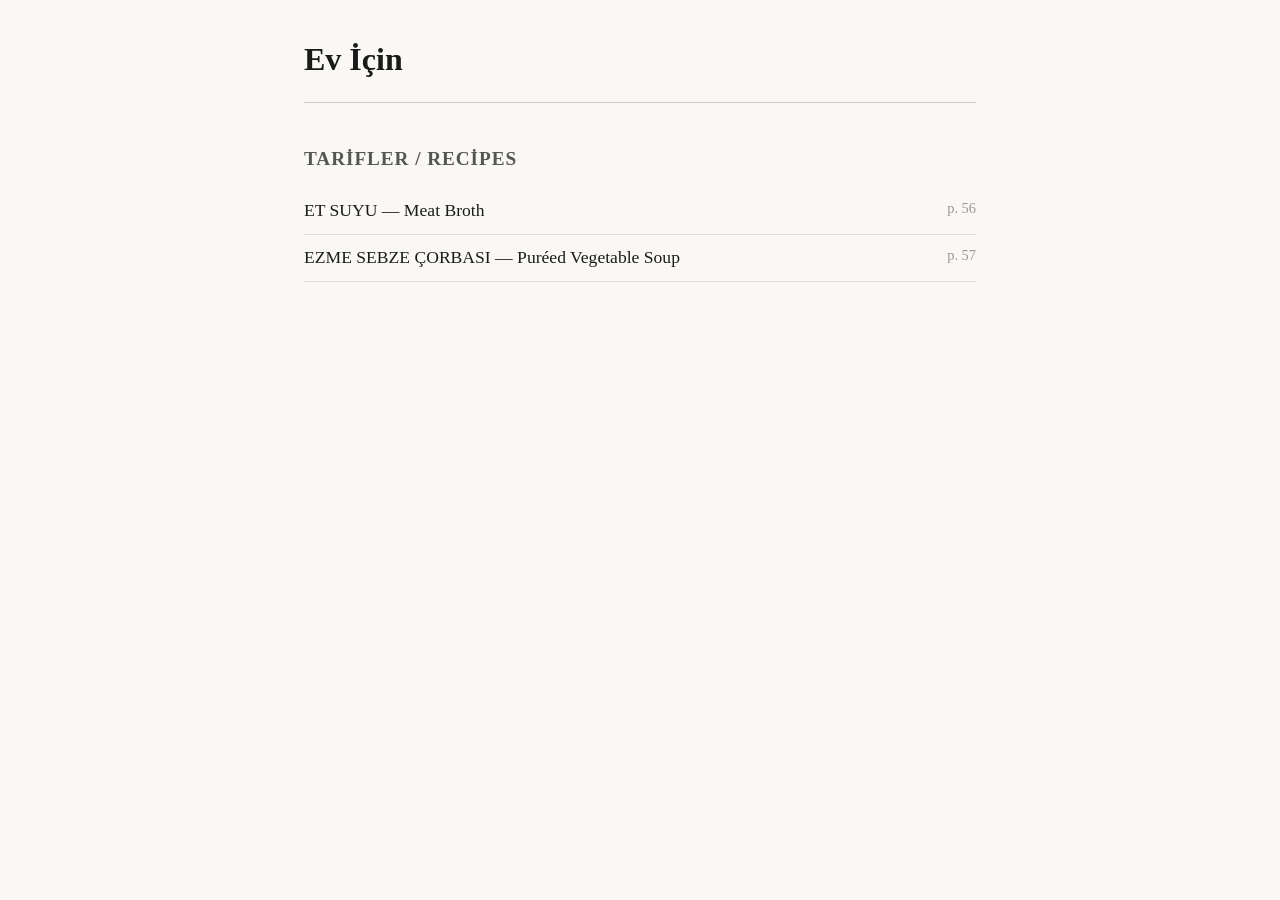
==== index.html @ eebb6e3f "Add first recipes, to play around with the format" ====
<!DOCTYPE html>
<html lang="tr">
<head>
  <meta charset="UTF-8">
  <meta name="viewport" content="width=device-width, initial-scale=1.0">
  <title>Ev İçin</title>
  <link rel="stylesheet" href="style.css">
</head>
<body>
  <header>
    <h1>Ev İçin</h1>
  </header>
  <main>
    <nav class="toc">
      <h2>Tarifler / Recipes</h2>
      <ul id="recipe-list">
        <!-- recipes added here -->
        <li>
          <a href="recipes/p056_et_suyu.html">
            <span>ET SUYU — Meat Broth</span>
            <span class="page-num">p. 56</span>
          </a>
        </li>
        <li>
          <a href="recipes/p057_ezme_sebze_corbasi.html">
            <span>EZME SEBZE ÇORBASI — Puréed Vegetable Soup</span>
            <span class="page-num">p. 57</span>
          </a>
        </li>
      </ul>
    </nav>
  </main>
</body>
</html>
---- style.css ----
*, *::before, *::after {
  box-sizing: border-box;
}

body {
  font-family: Georgia, 'Times New Roman', serif;
  font-size: 1.1rem;
  line-height: 1.7;
  color: #1a1a1a;
  background: #faf8f4;
  max-width: 720px;
  margin: 0 auto;
  padding: 2rem 1.5rem;
}

header {
  margin-bottom: 2.5rem;
  border-bottom: 1px solid #ccc;
  padding-bottom: 1rem;
}

header h1 {
  margin: 0;
  font-size: 2rem;
}

/* Index page */
.toc h2 {
  font-size: 1.2rem;
  text-transform: uppercase;
  letter-spacing: 0.05em;
  color: #555;
  margin-bottom: 0.75rem;
}

.toc ul {
  list-style: none;
  padding: 0;
  margin: 0;
}

.toc li {
  border-bottom: 1px solid #e0ddd8;
}

.toc a {
  display: flex;
  justify-content: space-between;
  padding: 0.5rem 0;
  color: inherit;
  text-decoration: none;
}

.toc a:hover {
  color: #8b4513;
}

.toc .page-num {
  color: #999;
  font-size: 0.9rem;
}

/* Recipe page */
.back-link {
  display: inline-block;
  margin-bottom: 2rem;
  color: #555;
  text-decoration: none;
  font-size: 0.95rem;
}

.back-link:hover {
  color: #8b4513;
}

.recipe-turkish {
  margin-bottom: 3rem;
}

.recipe-turkish h1 {
  font-size: 1.8rem;
  margin-bottom: 1.5rem;
}

.recipe-english {
  border-top: 2px solid #e0ddd8;
  padding-top: 2rem;
  color: #444;
}

.recipe-english h2 {
  font-size: 1.3rem;
  color: #777;
  margin-bottom: 1rem;
  font-style: italic;
  font-weight: normal;
}

.recipe-english h3 {
  font-size: 1rem;
  text-transform: uppercase;
  letter-spacing: 0.05em;
  color: #888;
  margin: 1.5rem 0 0.5rem;
}

.recipe-english ul,
.recipe-english ol {
  padding-left: 1.5rem;
}

.recipe-english li {
  margin-bottom: 0.3rem;
}

.page-source {
  margin-top: 3rem;
  font-size: 0.85rem;
  color: #aaa;
}
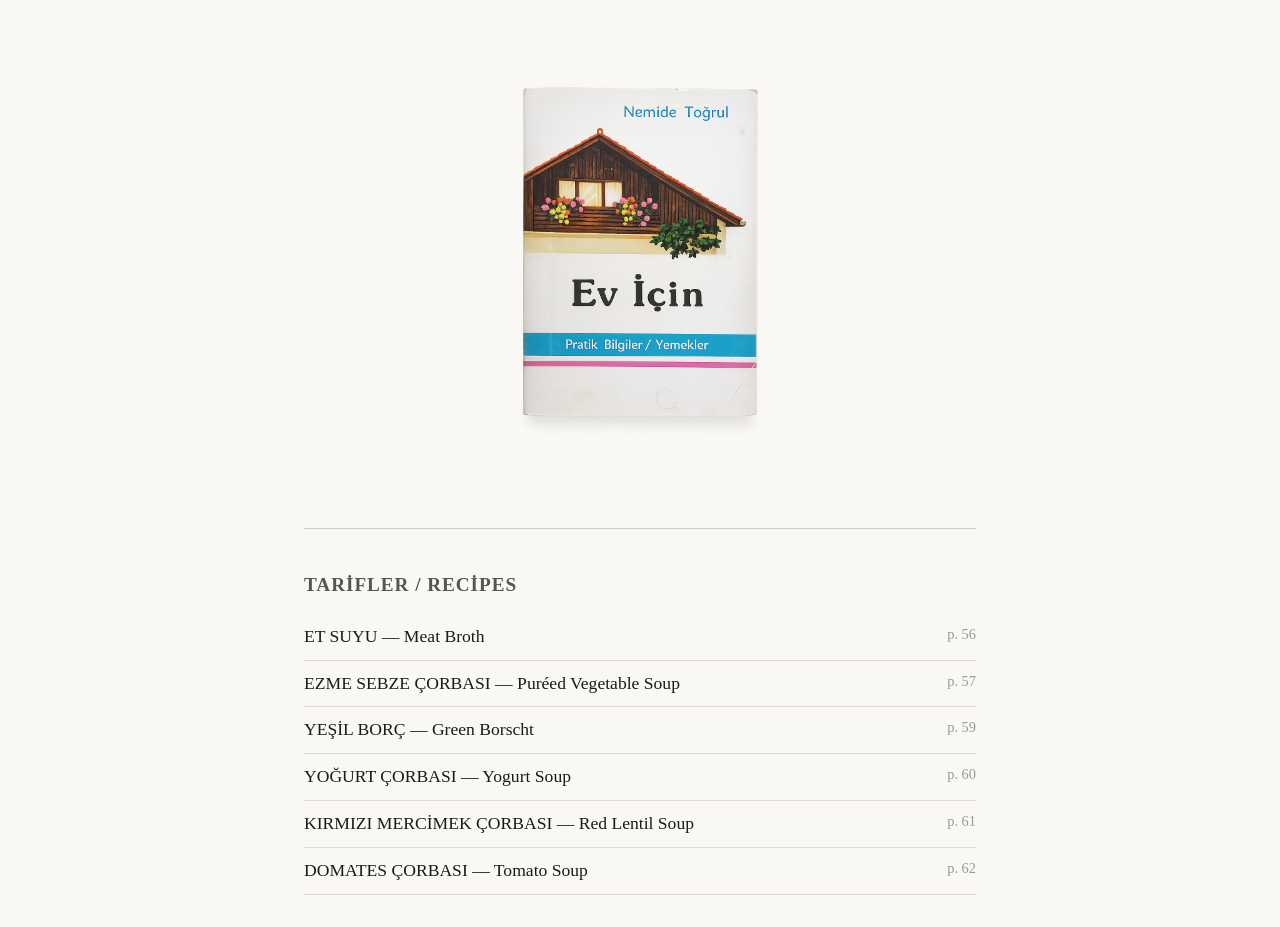
==== commit 78078ce6: "Add cover image" ====
--- a/index.html
+++ b/index.html
@@ -8,27 +8,34 @@
 </head>
 <body>
   <header>
-    <h1>Ev İçin</h1>
+    <img src="images/cover.png" alt="Ev İçin — Nemide Toğrul" class="cover">
   </header>
   <main>
     <nav class="toc">
       <h2>Tarifler / Recipes</h2>
       <ul id="recipe-list">
-        <!-- recipes added here -->
-        <li>
-          <a href="recipes/p056_et_suyu.html">
-            <span>ET SUYU — Meat Broth</span>
-            <span class="page-num">p. 56</span>
-          </a>
-        </li>
-        <li>
-          <a href="recipes/p057_ezme_sebze_corbasi.html">
-            <span>EZME SEBZE ÇORBASI — Puréed Vegetable Soup</span>
-            <span class="page-num">p. 57</span>
-          </a>
-        </li>
+        <li class="loading">Loading…</li>
       </ul>
     </nav>
   </main>
+  <script>
+    fetch('index.json')
+      .then(r => r.json())
+      .then(recipes => {
+        const list = document.getElementById('recipe-list');
+        list.innerHTML = recipes.map(r => `
+          <li>
+            <a href="recipe.html?id=${r.slug}">
+              <span>${r.name_tr} — ${r.name_en}</span>
+              <span class="page-num">p. ${r.page}</span>
+            </a>
+          </li>
+        `).join('');
+      })
+      .catch(() => {
+        document.getElementById('recipe-list').innerHTML =
+          '<li class="error">Could not load recipe list.</li>';
+      });
+  </script>
 </body>
 </html>
--- a/style.css
+++ b/style.css
@@ -22,6 +22,13 @@
 header h1 {
   margin: 0;
   font-size: 2rem;
+}
+
+.cover {
+  display: block;
+  max-width: 320px;
+  width: 100%;
+  margin: 0 auto;
 }
 
 /* Index page */
@@ -60,57 +67,72 @@
   font-size: 0.9rem;
 }
 
-/* Recipe page */
-.back-link {
-  display: inline-block;
-  margin-bottom: 2rem;
-  color: #555;
-  text-decoration: none;
-  font-size: 0.95rem;
+/* Recipe page header */
+.header-row {
+  display: flex;
+  align-items: baseline;
+  justify-content: space-between;
+  gap: 1rem;
+  margin-top: 1.5rem;
 }
 
-.back-link:hover {
+.lang-toggle {
+  font-size: 0.85rem;
+  color: #888;
+  text-decoration: none;
+  white-space: nowrap;
+}
+
+.lang-toggle:hover {
   color: #8b4513;
 }
 
-.recipe-turkish {
-  margin-bottom: 3rem;
+.recipe-content h2 {
+  font-size: 1.1rem;
+  text-transform: uppercase;
+  letter-spacing: 0.05em;
+  color: #888;
+  margin: 2rem 0 0.5rem;
 }
 
-.recipe-turkish h1 {
-  font-size: 1.8rem;
-  margin-bottom: 1.5rem;
-}
-
-.recipe-english {
-  border-top: 2px solid #e0ddd8;
-  padding-top: 2rem;
-  color: #444;
-}
-
-.recipe-english h2 {
-  font-size: 1.3rem;
-  color: #777;
-  margin-bottom: 1rem;
-  font-style: italic;
-  font-weight: normal;
-}
-
-.recipe-english h3 {
+.recipe-content h3 {
   font-size: 1rem;
-  text-transform: uppercase;
-  letter-spacing: 0.05em;
   color: #888;
   margin: 1.5rem 0 0.5rem;
 }
 
-.recipe-english ul,
-.recipe-english ol {
+.recipe-content ul {
   padding-left: 1.5rem;
+  columns: 2;
 }
 
-.recipe-english li {
+@media (max-width: 480px) {
+  .recipe-content ul {
+    columns: 1;
+  }
+}
+
+.recipe-content ol {
+  list-style: none;
+  padding-left: 0;
+  counter-reset: step;
+}
+
+.recipe-content ol li {
+  counter-increment: step;
+}
+
+.recipe-content ol li::before {
+  content: counter(step) " \2014  ";
+}
+
+.recipe-content li {
   margin-bottom: 0.3rem;
+}
+
+.recipe-note {
+  margin-top: 1.5rem;
+  color: #555;
 }
 
 .page-source {
@@ -118,3 +140,45 @@
   font-size: 0.85rem;
   color: #aaa;
 }
+
+/* Recipe page navigation */
+.page-nav {
+  position: relative;
+  display: flex;
+  align-items: center;
+  justify-content: space-between;
+  padding-bottom: 1.5rem;
+  border-bottom: 1px solid #e0ddd8;
+}
+
+.page-nav-index {
+  position: absolute;
+  left: 50%;
+  transform: translateX(-50%);
+}
+
+.page-nav-arrow {
+  font-size: 1.4rem;
+  color: #555;
+  text-decoration: none;
+}
+
+.page-nav-arrow:hover {
+  color: #8b4513;
+}
+
+.page-nav-disabled {
+  color: #ccc;
+  cursor: default;
+}
+
+.page-nav-index {
+  font-size: 0.9rem;
+  color: #888;
+  text-decoration: none;
+  white-space: nowrap;
+}
+
+.page-nav-index:hover {
+  color: #8b4513;
+}
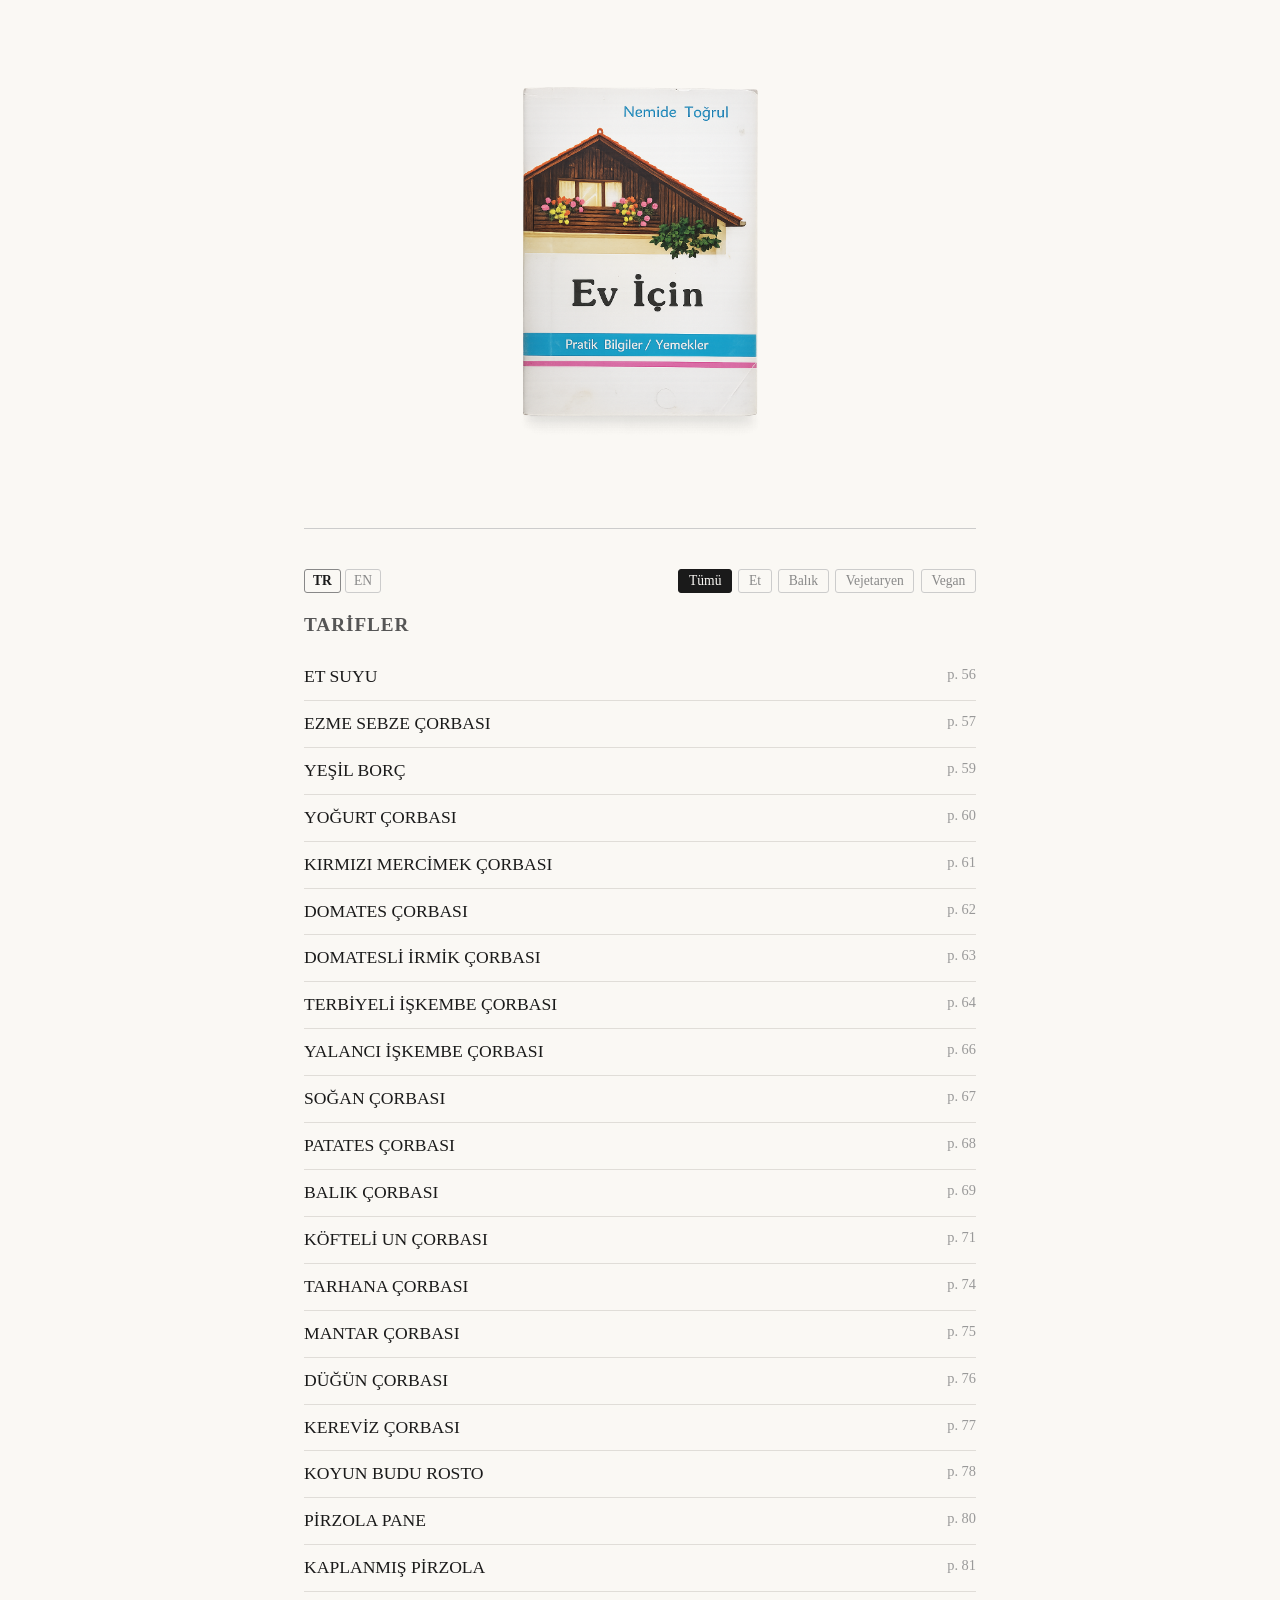
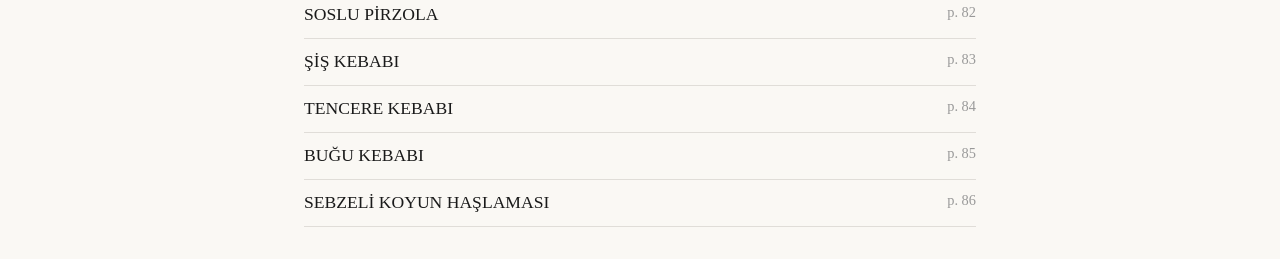
==== commit bfe19ccb: "Add filters, make language stick between index and recipes" ====
--- a/index.html
+++ b/index.html
@@ -12,25 +12,99 @@
   </header>
   <main>
     <nav class="toc">
-      <h2>Tarifler / Recipes</h2>
+      <div class="toc-controls">
+        <div class="lang-switcher">
+          <button id="btn-tr" class="lang-btn active" aria-pressed="true">TR</button>
+          <button id="btn-en" class="lang-btn" aria-pressed="false">EN</button>
+        </div>
+        <div class="diet-filters" role="group" aria-label="Diet filter">
+          <button class="filter-btn active" data-filter="all">Tümü</button>
+          <button class="filter-btn" data-filter="meat">Et</button>
+          <button class="filter-btn" data-filter="fish">Balık</button>
+          <button class="filter-btn" data-filter="vegetarian">Vejetaryen</button>
+          <button class="filter-btn" data-filter="vegan">Vegan</button>
+        </div>
+      </div>
+      <h2 id="toc-heading">Tarifler</h2>
       <ul id="recipe-list">
         <li class="loading">Loading…</li>
       </ul>
     </nav>
   </main>
   <script>
+    let allRecipes = [];
+    let currentLang = 'tr';
+    let currentFilter = 'all';
+
+    const filterLabels = {
+      all:         { tr: 'Tümü',       en: 'All' },
+      meat:        { tr: 'Et',         en: 'Meat' },
+      fish:        { tr: 'Balık',      en: 'Fish' },
+      vegetarian:  { tr: 'Vejetaryen', en: 'Vegetarian' },
+      vegan:       { tr: 'Vegan',      en: 'Vegan' },
+    };
+
+    try {
+      currentLang = localStorage.getItem('evicin-lang') || 'tr';
+    } catch (e) {}
+
+    function render() {
+      const heading = document.getElementById('toc-heading');
+      heading.textContent = currentLang === 'tr' ? 'Tarifler' : 'Recipes';
+
+      const visible = currentFilter === 'all'
+        ? allRecipes
+        : allRecipes.filter(r => (r.tags || []).includes(currentFilter));
+
+      const list = document.getElementById('recipe-list');
+      if (visible.length === 0) {
+        list.innerHTML = '<li class="toc-empty">No recipes found for this filter.</li>';
+        return;
+      }
+      list.innerHTML = visible.map(r => `
+        <li>
+          <a href="recipe.html?id=${r.slug}">
+            <span>${currentLang === 'tr' ? r.name_tr : r.name_en.toUpperCase()}</span>
+            <span class="page-num">p. ${r.page}</span>
+          </a>
+        </li>
+      `).join('');
+    }
+
+    function setLang(lang) {
+      currentLang = lang;
+      try { localStorage.setItem('evicin-lang', lang); } catch (e) {}
+      document.getElementById('btn-tr').classList.toggle('active', lang === 'tr');
+      document.getElementById('btn-en').classList.toggle('active', lang === 'en');
+      document.getElementById('btn-tr').setAttribute('aria-pressed', lang === 'tr');
+      document.getElementById('btn-en').setAttribute('aria-pressed', lang === 'en');
+      document.querySelectorAll('.filter-btn').forEach(btn => {
+        const key = btn.dataset.filter;
+        btn.textContent = filterLabels[key][lang];
+      });
+      render();
+    }
+
+    document.getElementById('btn-tr').addEventListener('click', () => setLang('tr'));
+    document.getElementById('btn-en').addEventListener('click', () => setLang('en'));
+
+    document.querySelector('.diet-filters').addEventListener('click', e => {
+      const btn = e.target.closest('.filter-btn');
+      if (!btn) return;
+      document.querySelectorAll('.filter-btn').forEach(b => b.classList.remove('active'));
+      btn.classList.add('active');
+      currentFilter = btn.dataset.filter;
+      render();
+    });
+
+    // Apply persisted language to button state before fetch
+    setLang(currentLang);
+
     fetch('index.json')
       .then(r => r.json())
       .then(recipes => {
-        const list = document.getElementById('recipe-list');
-        list.innerHTML = recipes.map(r => `
-          <li>
-            <a href="recipe.html?id=${r.slug}">
-              <span>${r.name_tr} — ${r.name_en}</span>
-              <span class="page-num">p. ${r.page}</span>
-            </a>
-          </li>
-        `).join('');
+        allRecipes = recipes;
+        render();
       })
       .catch(() => {
         document.getElementById('recipe-list').innerHTML =
--- a/style.css
+++ b/style.css
@@ -67,6 +67,84 @@
   font-size: 0.9rem;
 }
 
+/* Index page controls */
+.toc-controls {
+  display: flex;
+  justify-content: space-between;
+  align-items: center;
+  flex-wrap: wrap;
+  gap: 0.75rem;
+  margin-bottom: 1rem;
+}
+
+.lang-switcher {
+  display: flex;
+  gap: 0.25rem;
+}
+
+.lang-btn {
+  font-family: inherit;
+  background: transparent;
+  border: 1px solid #ccc;
+  border-radius: 3px;
+  cursor: pointer;
+  font-size: 0.85rem;
+  color: #888;
+  padding: 0.2rem 0.5rem;
+}
+
+.lang-btn.active {
+  color: #1a1a1a;
+  border-color: #888;
+  font-weight: bold;
+}
+
+.lang-btn:hover:not(.active) {
+  color: #8b4513;
+}
+
+.diet-filters {
+  display: flex;
+  flex-wrap: wrap;
+  gap: 0.4rem;
+}
+
+.filter-btn {
+  font-family: inherit;
+  background: transparent;
+  border: 1px solid #ccc;
+  border-radius: 3px;
+  cursor: pointer;
+  font-size: 0.85rem;
+  color: #888;
+  padding: 0.2rem 0.6rem;
+}
+
+.filter-btn.active {
+  background: #1a1a1a;
+  color: #faf8f4;
+  border-color: #1a1a1a;
+}
+
+.filter-btn:hover:not(.active) {
+  color: #8b4513;
+  border-color: #8b4513;
+}
+
+.toc-empty {
+  padding: 1rem 0;
+  color: #aaa;
+  font-style: italic;
+  border-bottom: none;
+}
+
+@media (max-width: 480px) {
+  .toc-controls {
+    flex-direction: column;
+    align-items: flex-start;
+  }
+}
+
 /* Recipe page header */
 .header-row {
   display: flex;
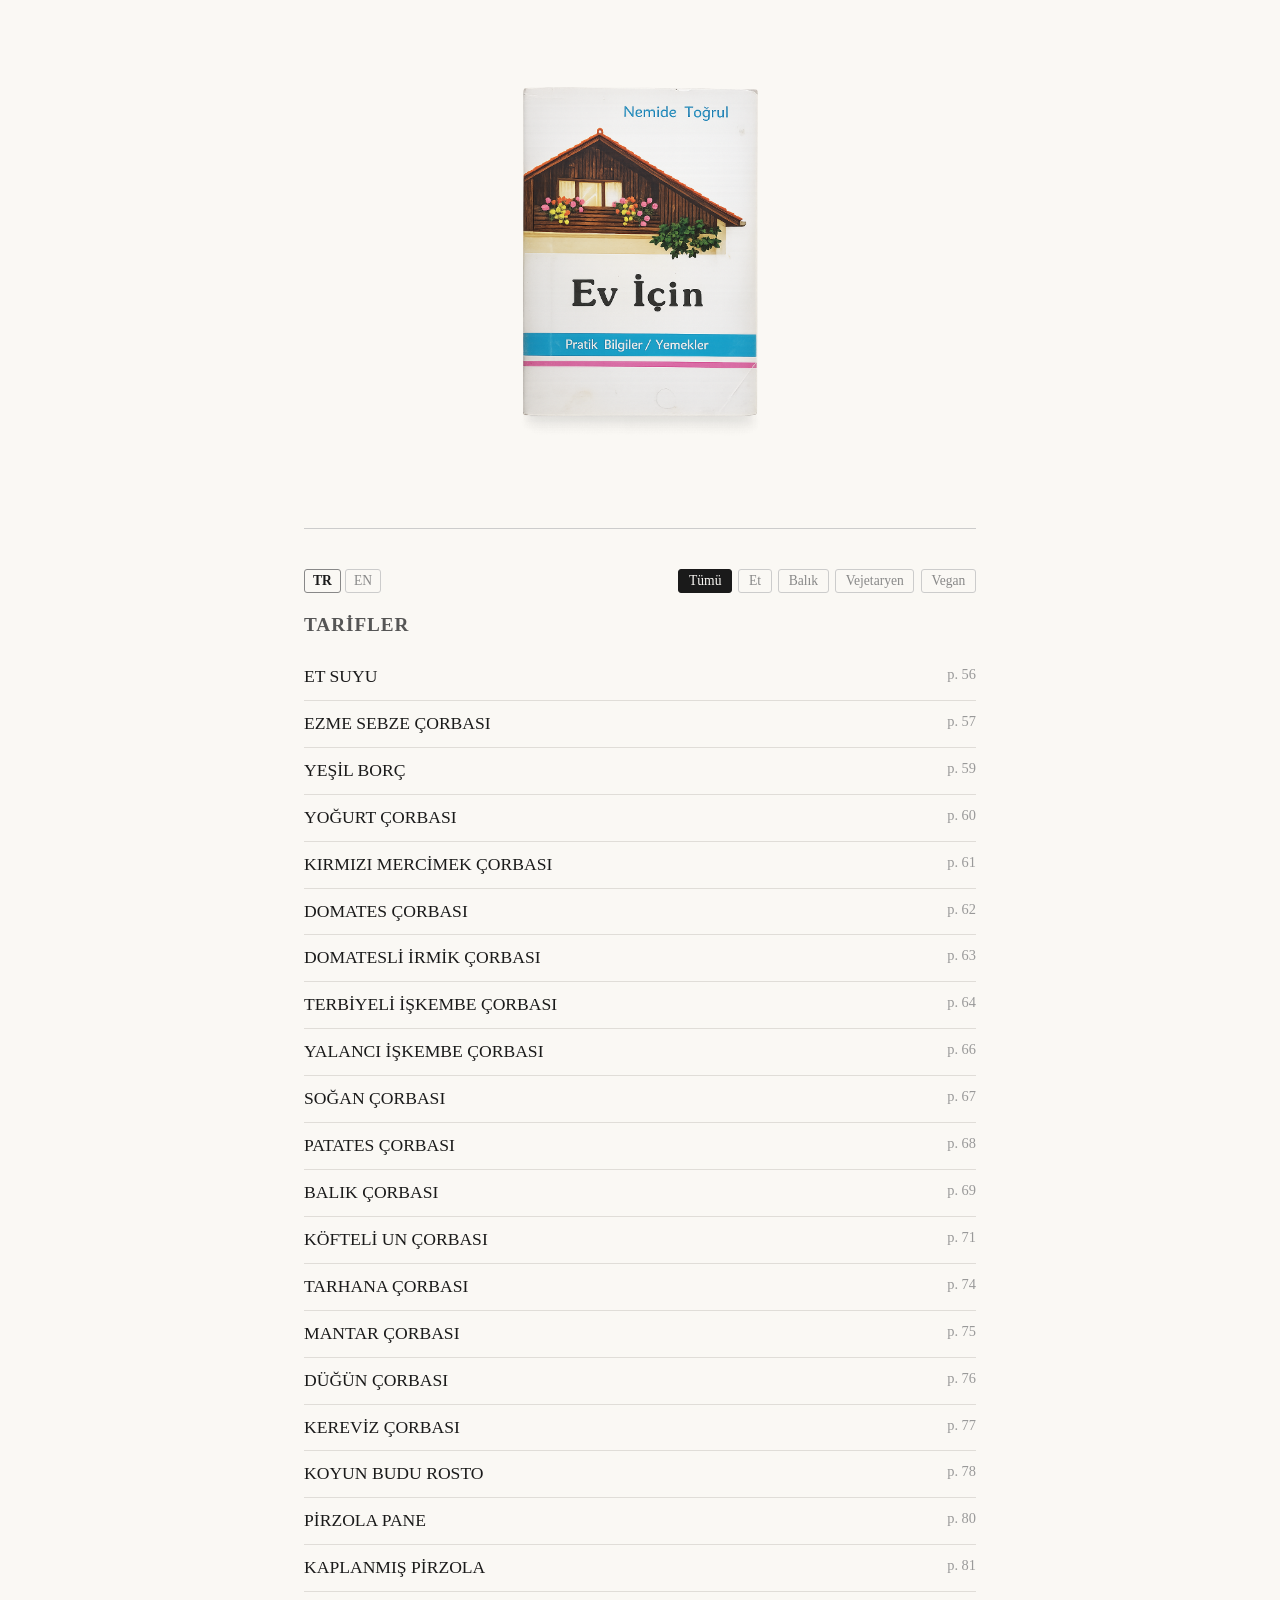
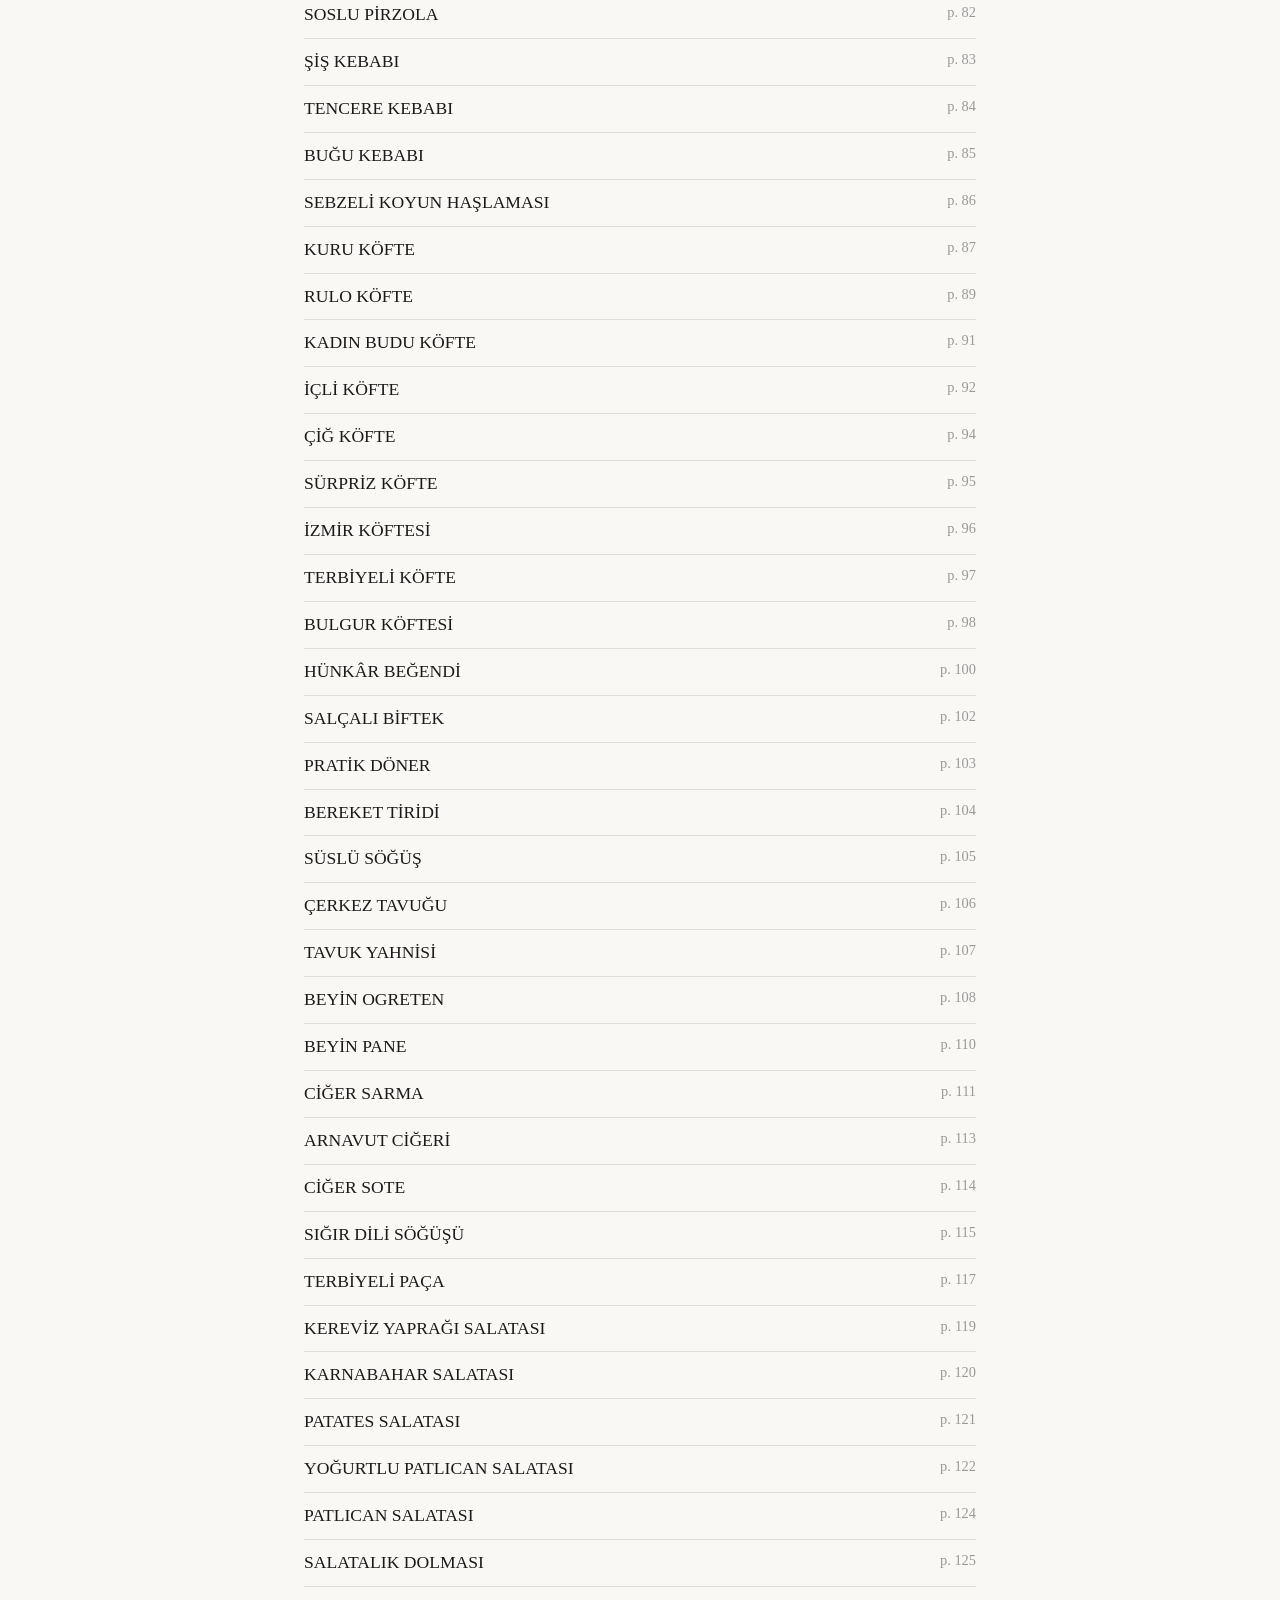
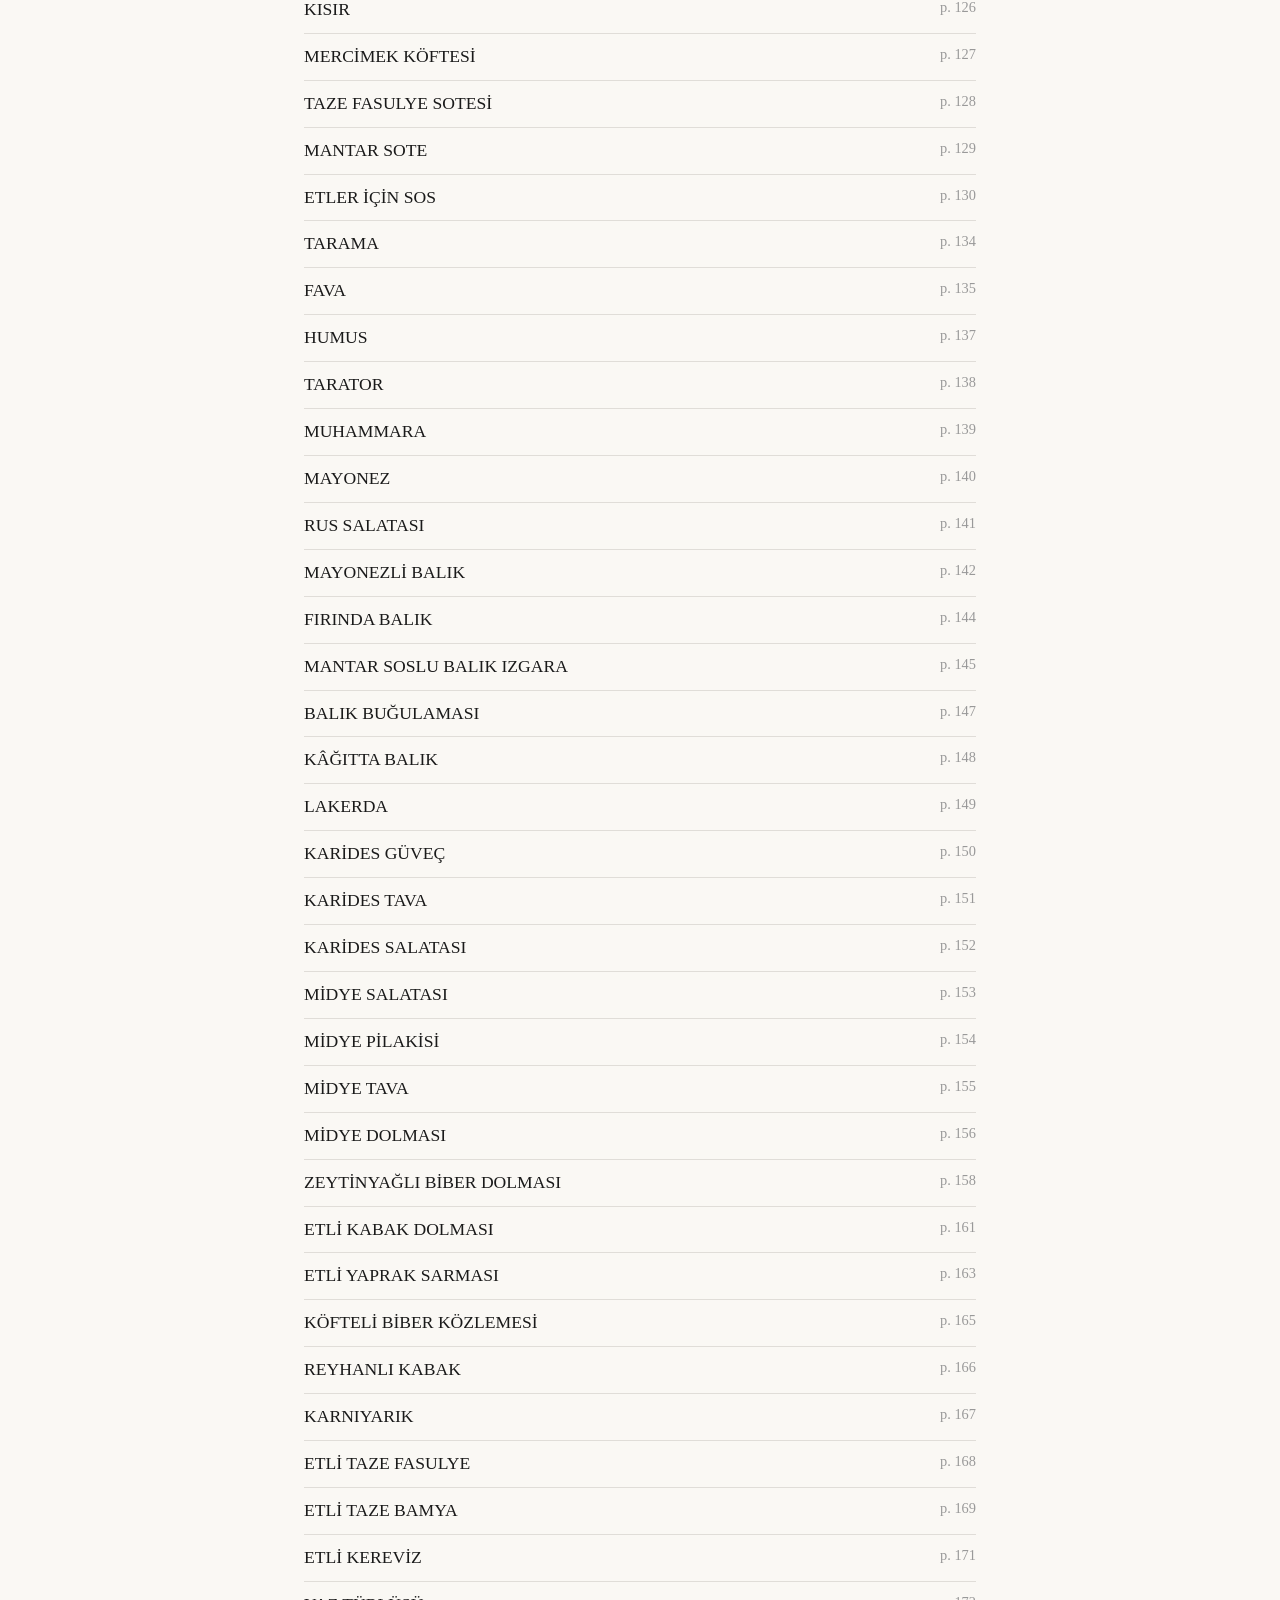
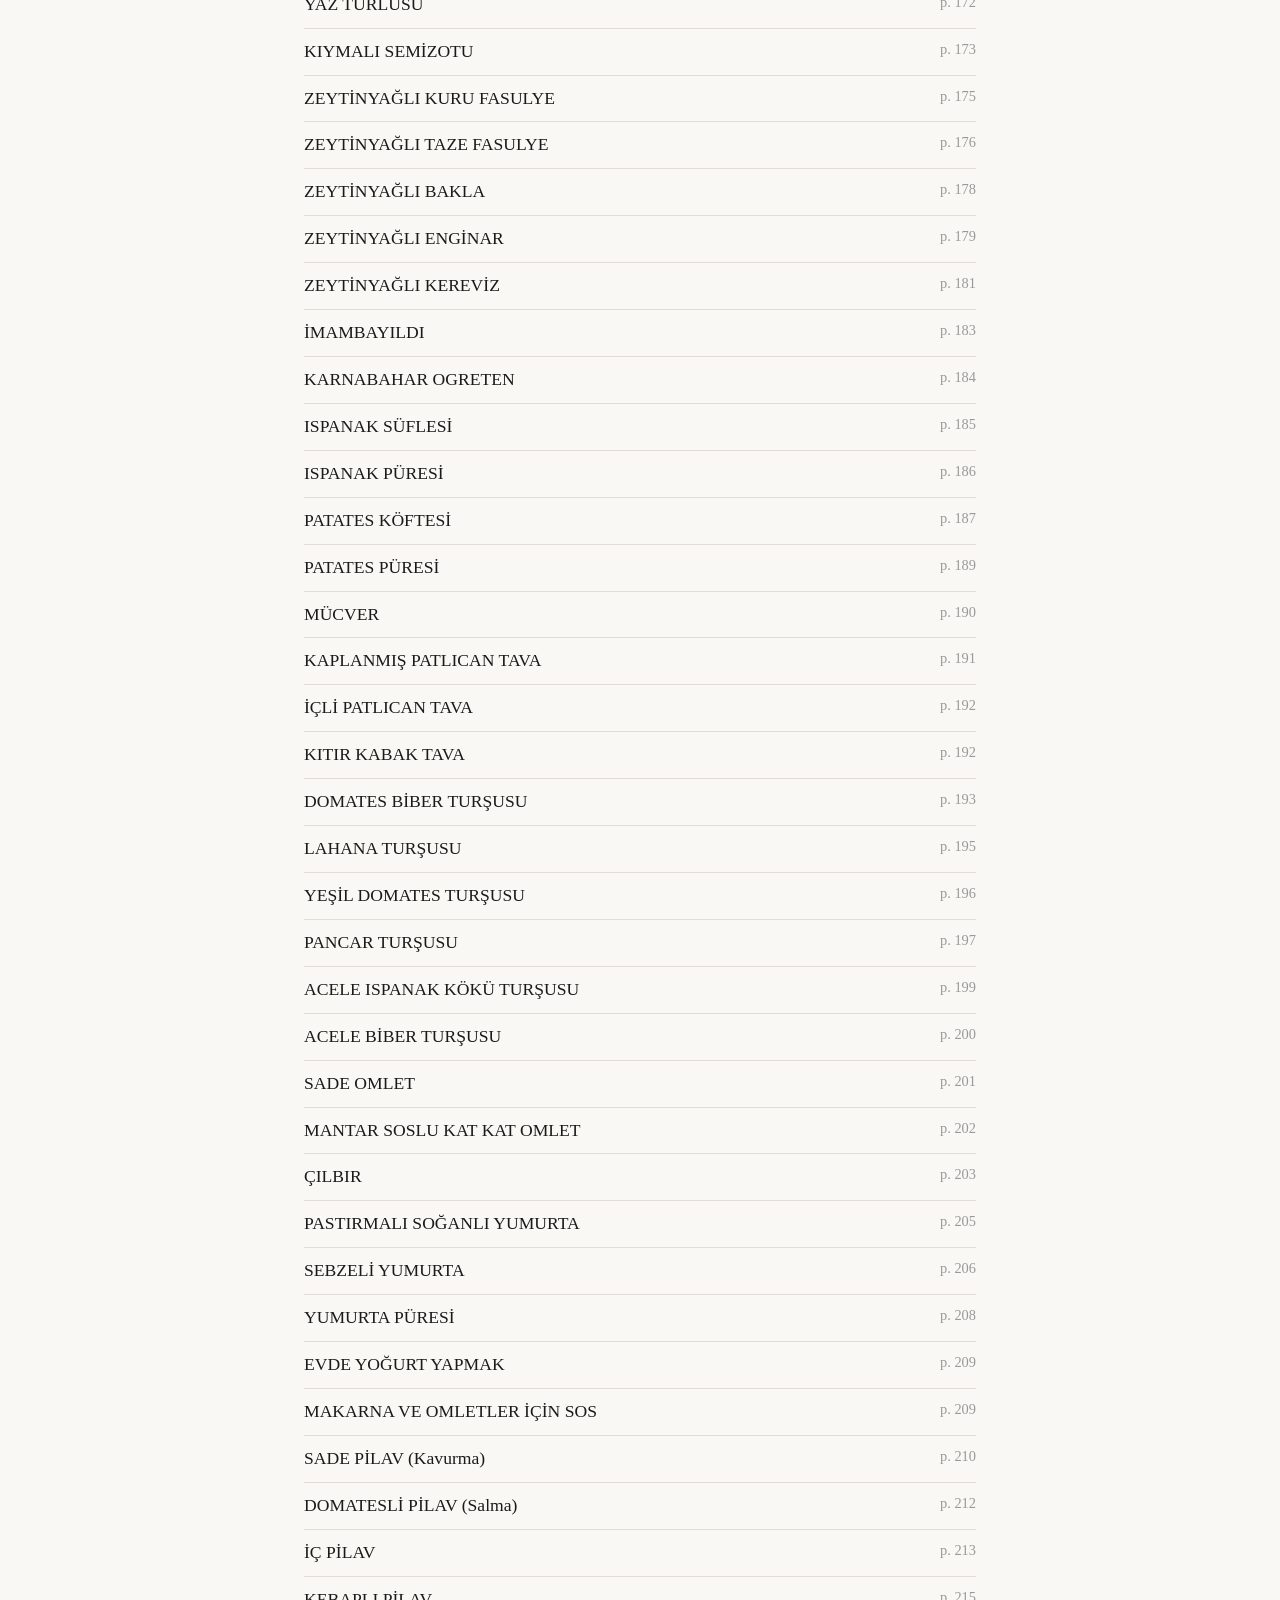
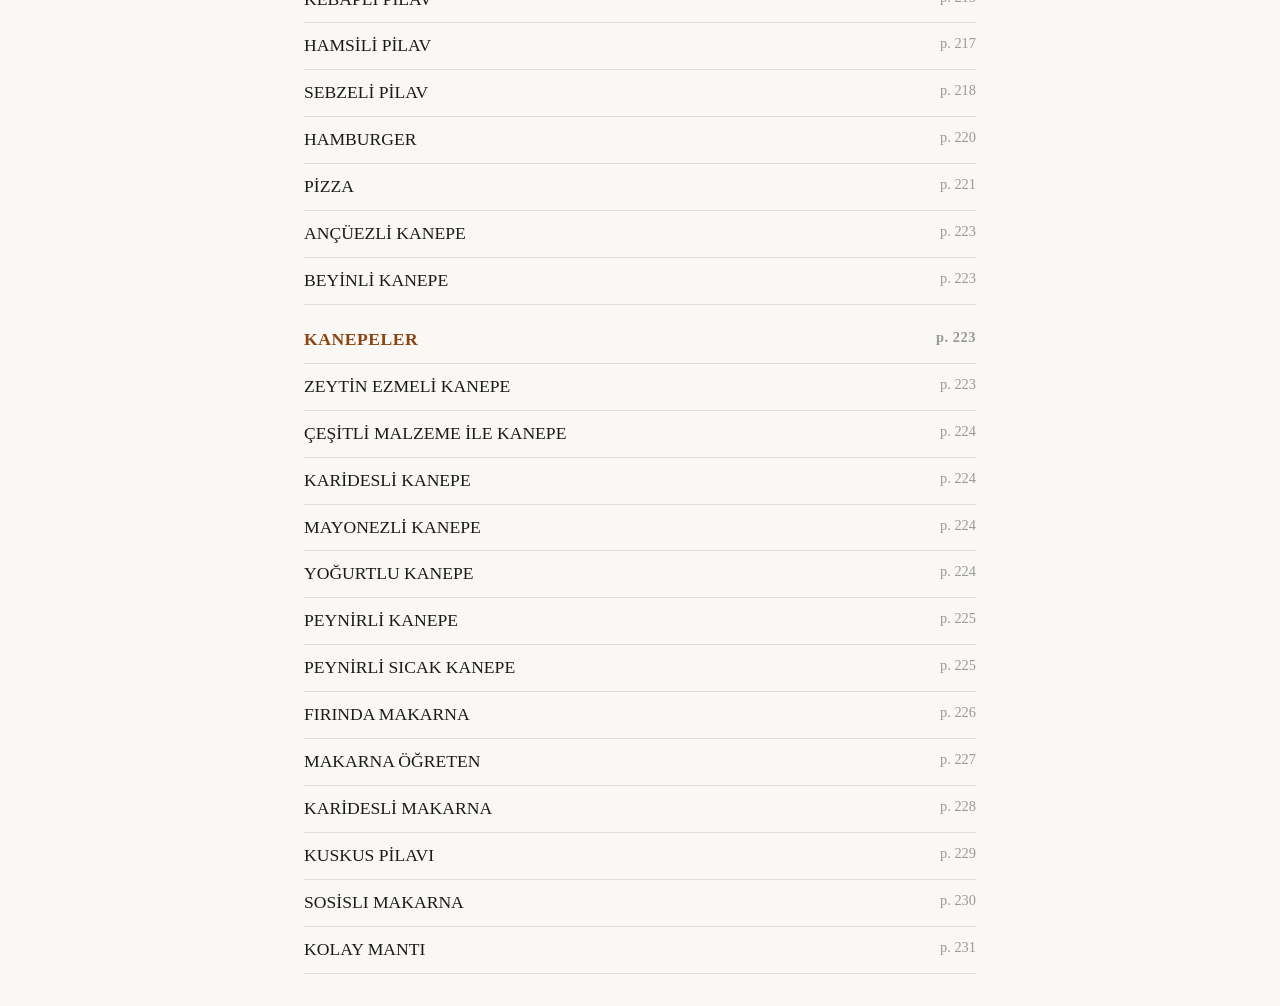
==== commit 2ff2cc06: "Add p212-p231" ====
--- a/index.html
+++ b/index.html
@@ -62,7 +62,7 @@
         return;
       }
       list.innerHTML = visible.map(r => `
-        <li>
+        <li${r.kind === 'section' ? ' class="toc-section"' : ''}>
           <a href="recipe.html?id=${r.slug}">
             <span>${currentLang === 'tr' ? r.name_tr : r.name_en.toUpperCase()}</span>
             <span class="page-num">p. ${r.page}</span>
--- a/style.css
+++ b/style.css
@@ -67,6 +67,18 @@
   font-size: 0.9rem;
 }
 
+/* Section-intro entries in the recipe list */
+.toc-section {
+  margin-top: 0.75rem;
+  border-bottom: 2px solid #8b4513;
+}
+
+.toc-section a {
+  font-weight: 700;
+  letter-spacing: 0.03em;
+  color: #8b4513;
+}
+
 /* Index page controls */
 .toc-controls {
   display: flex;
@@ -213,6 +225,11 @@
   color: #555;
 }
 
+.section-intro p {
+  margin-bottom: 1rem;
+  line-height: 1.7;
+}
+
 .page-source {
   margin-top: 3rem;
   font-size: 0.85rem;
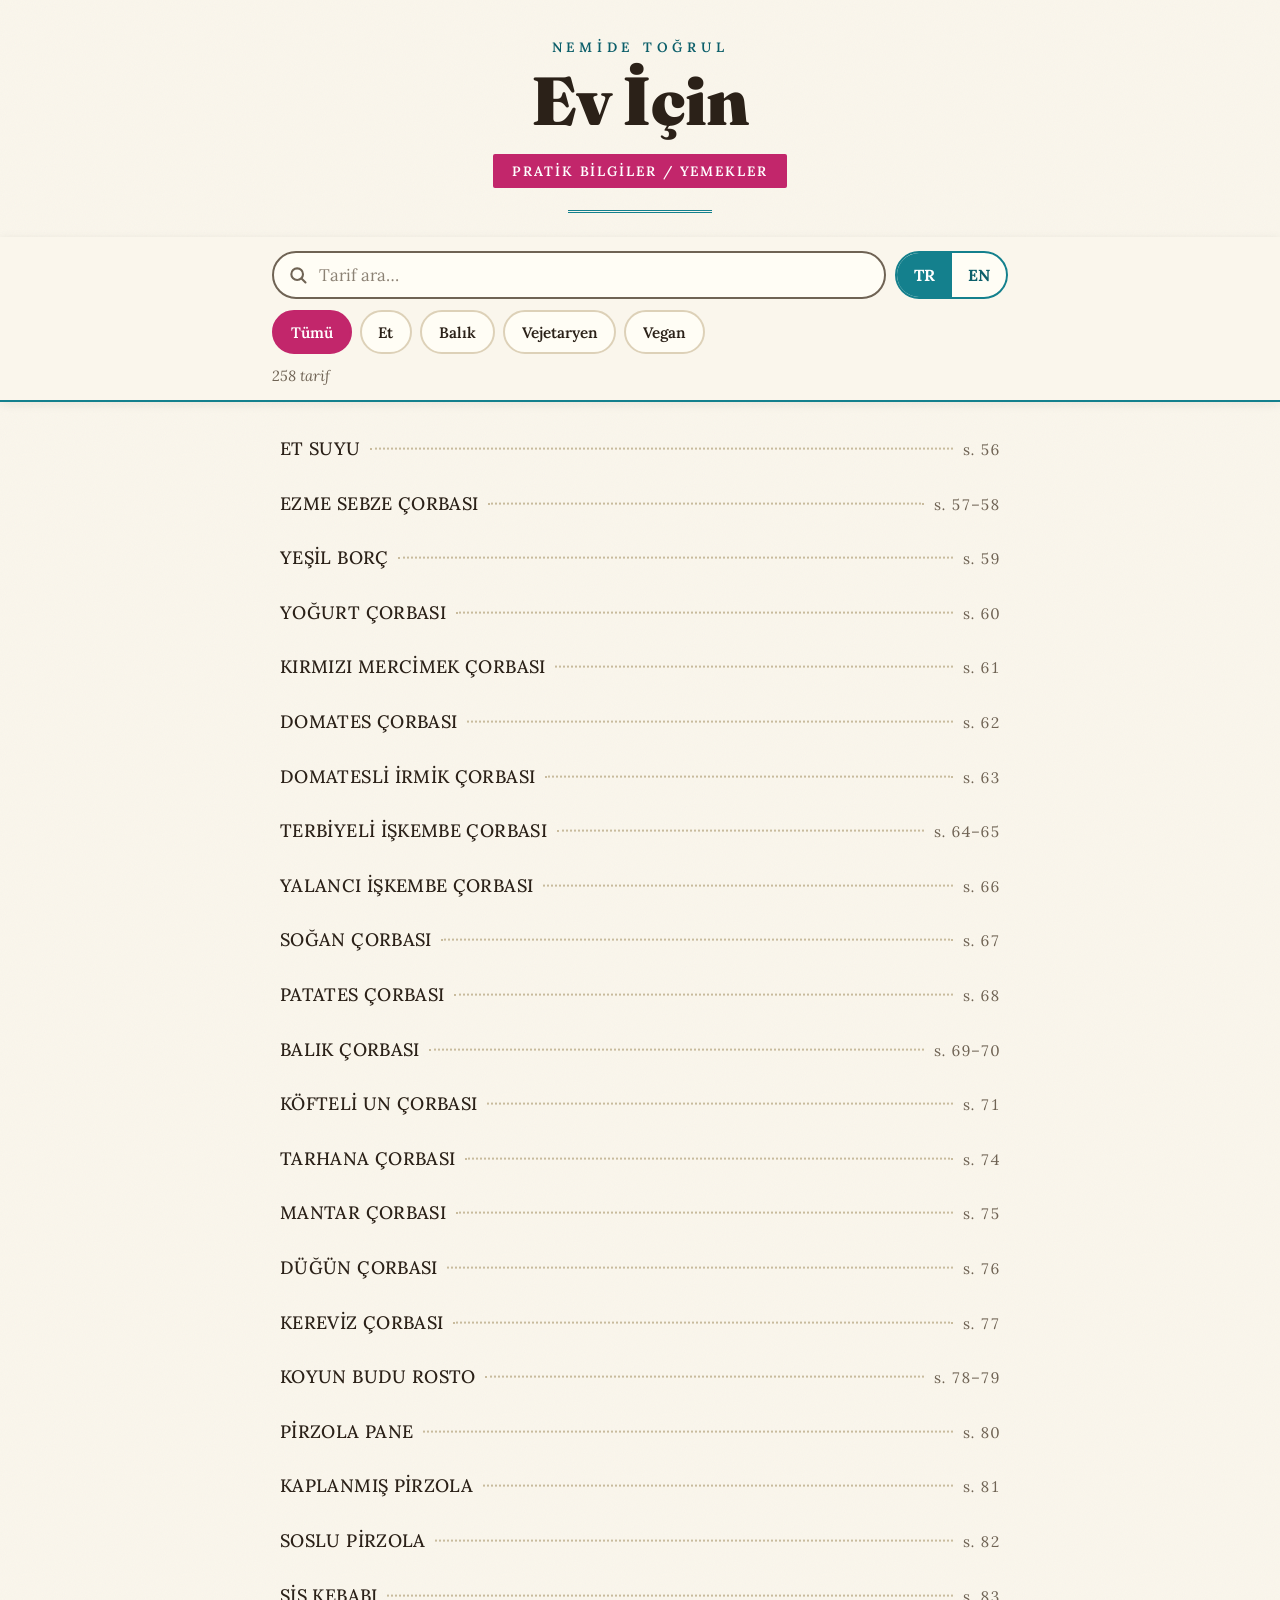
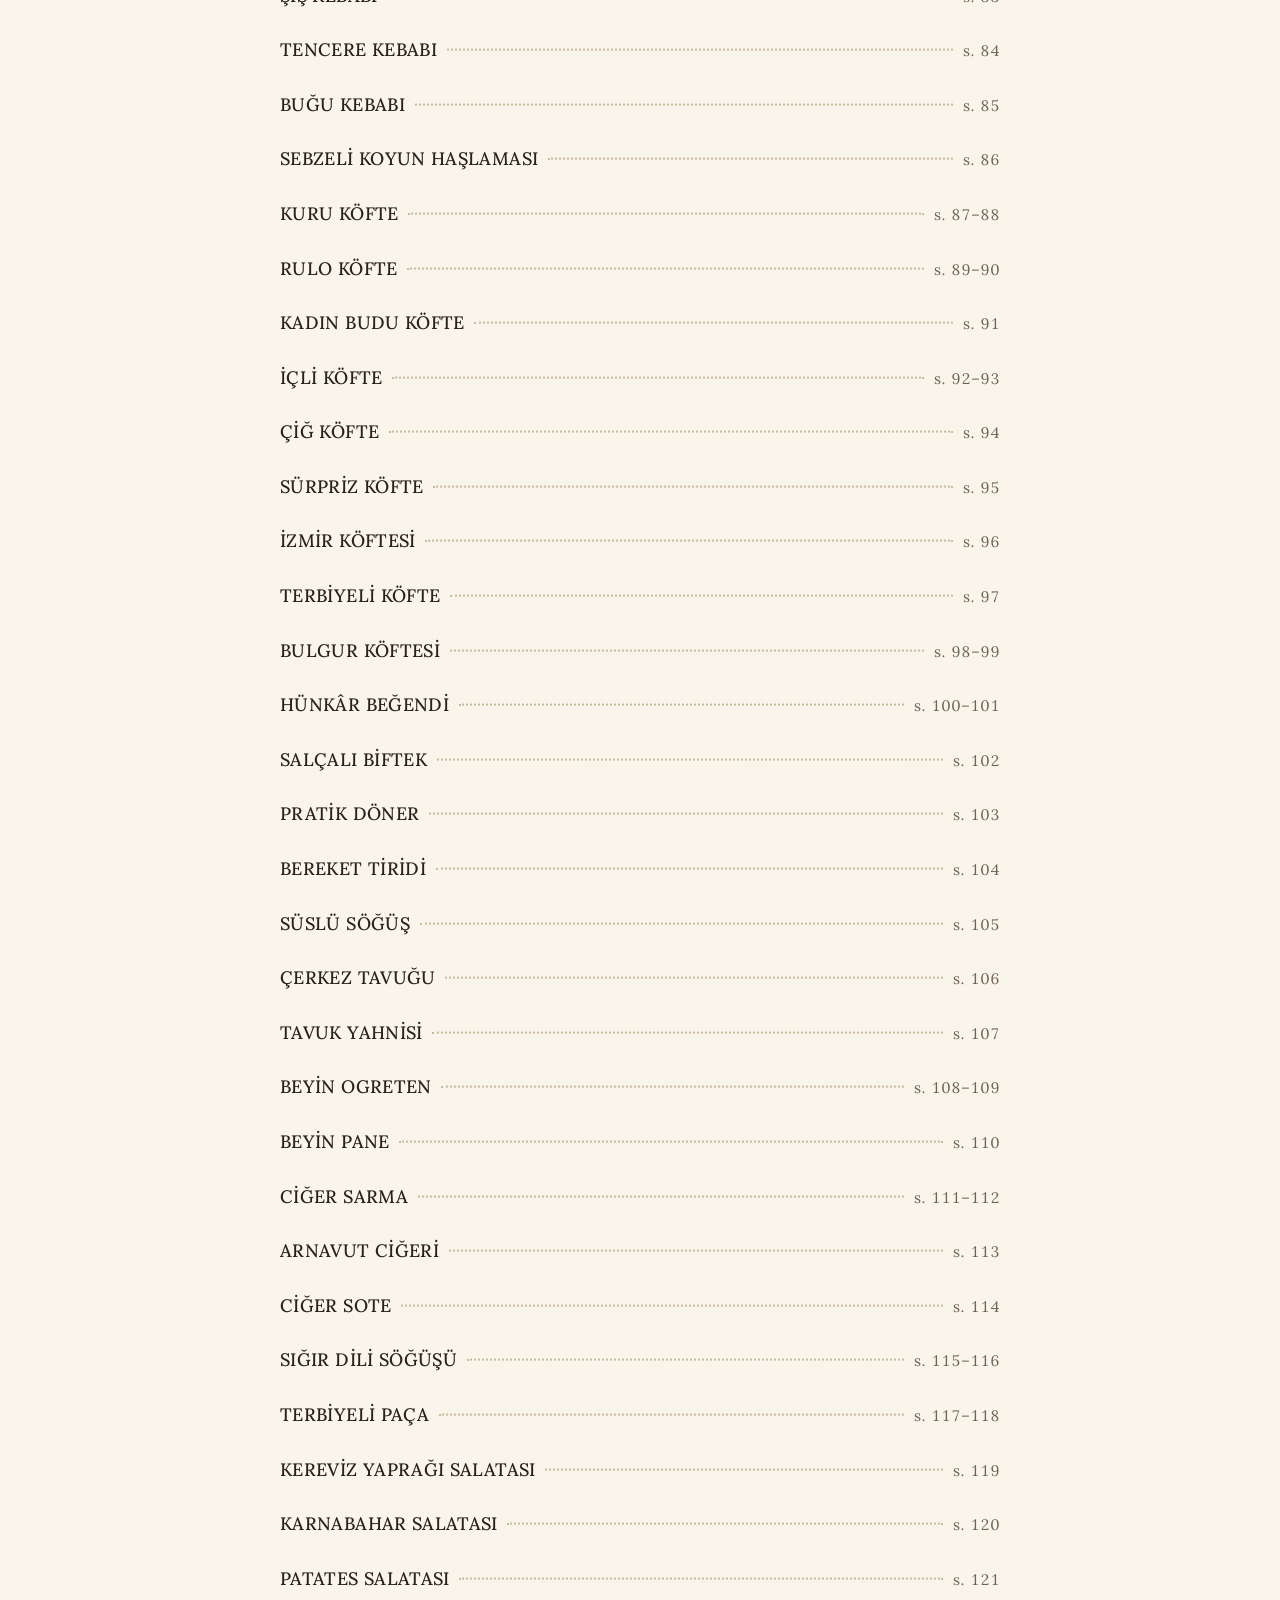
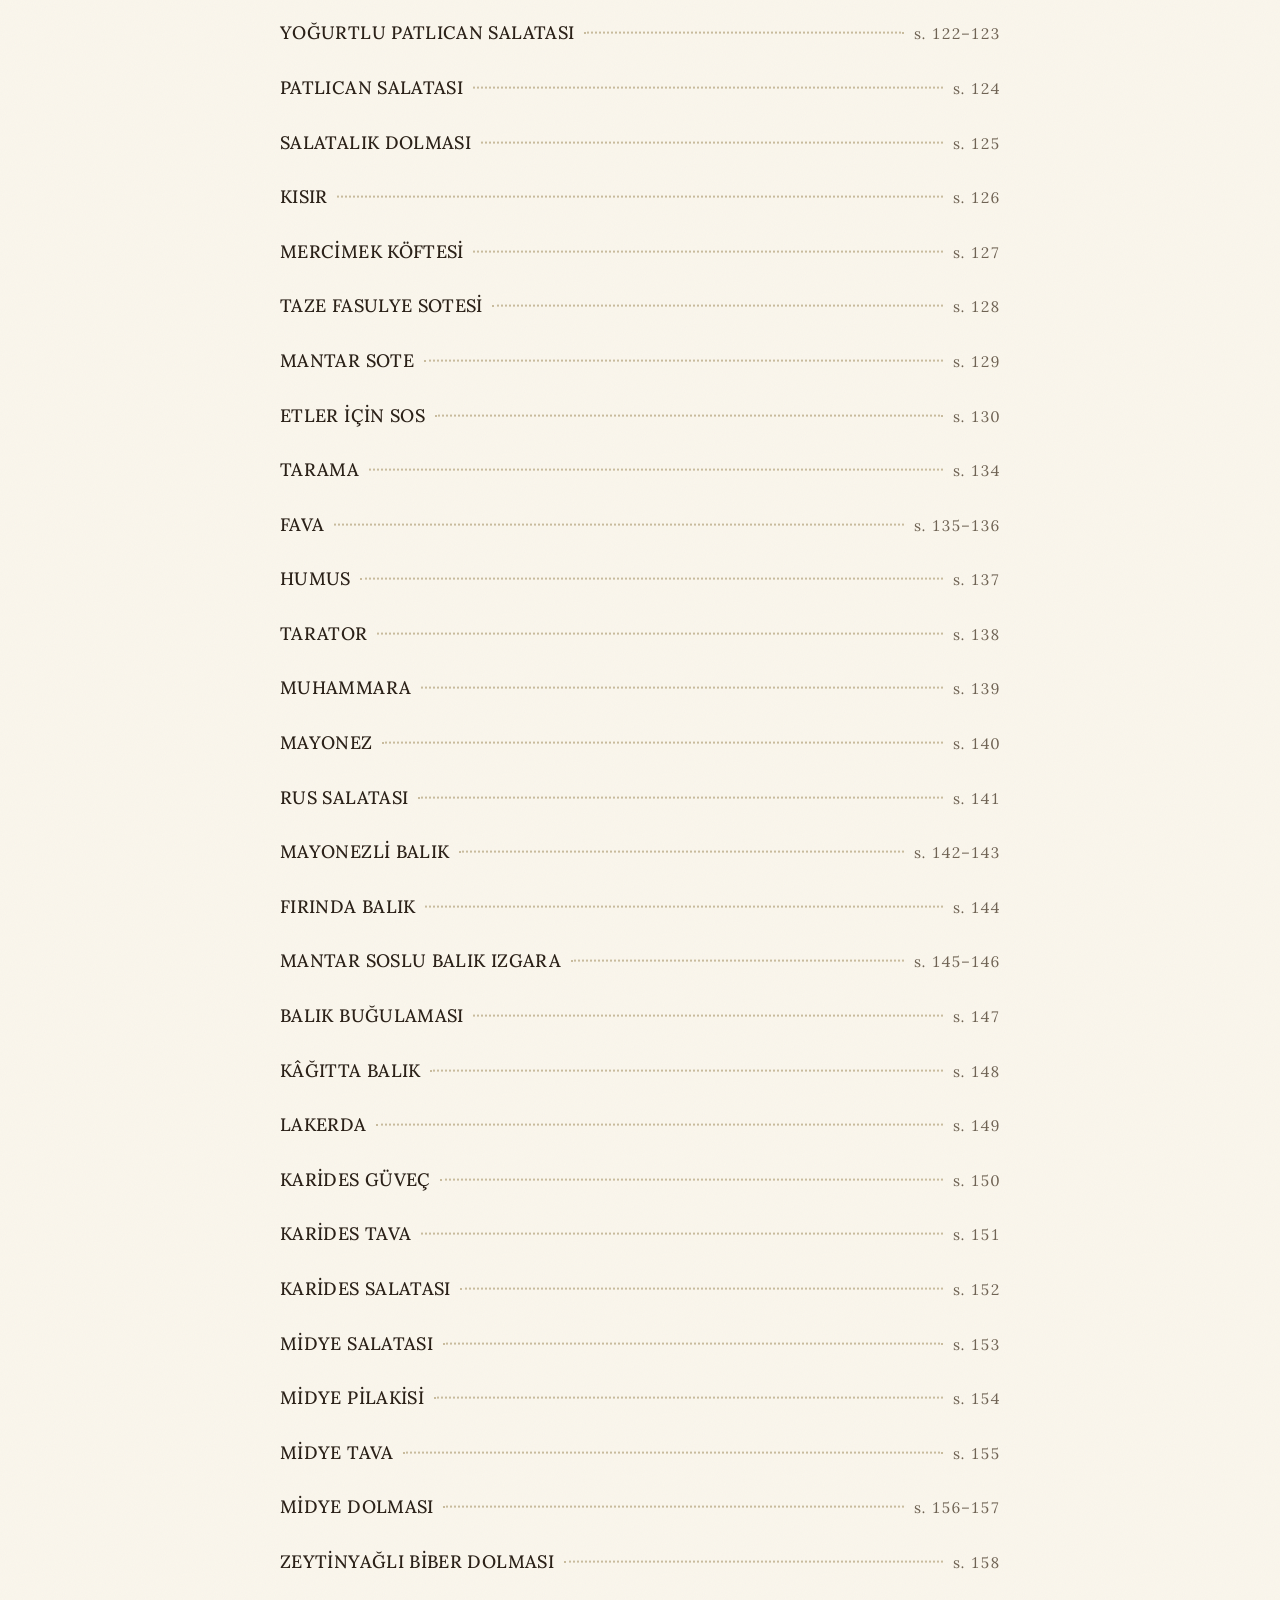
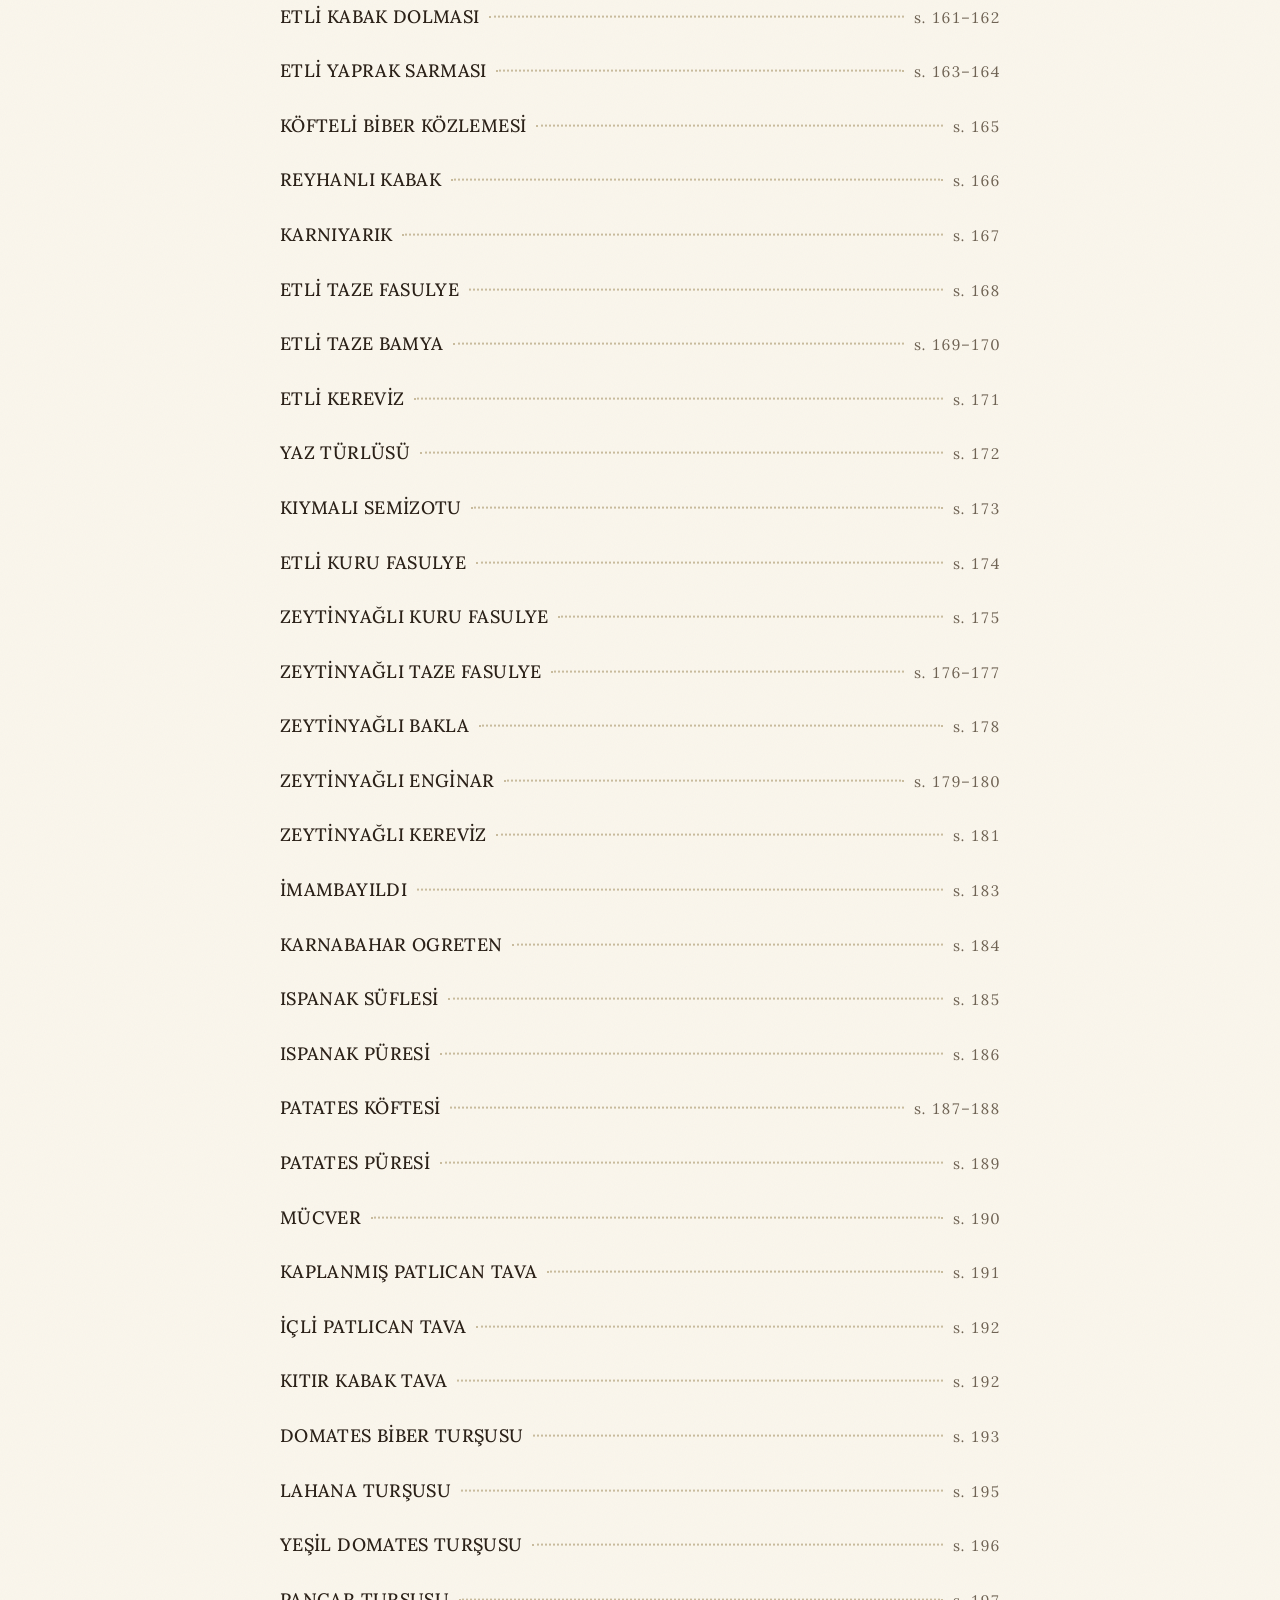
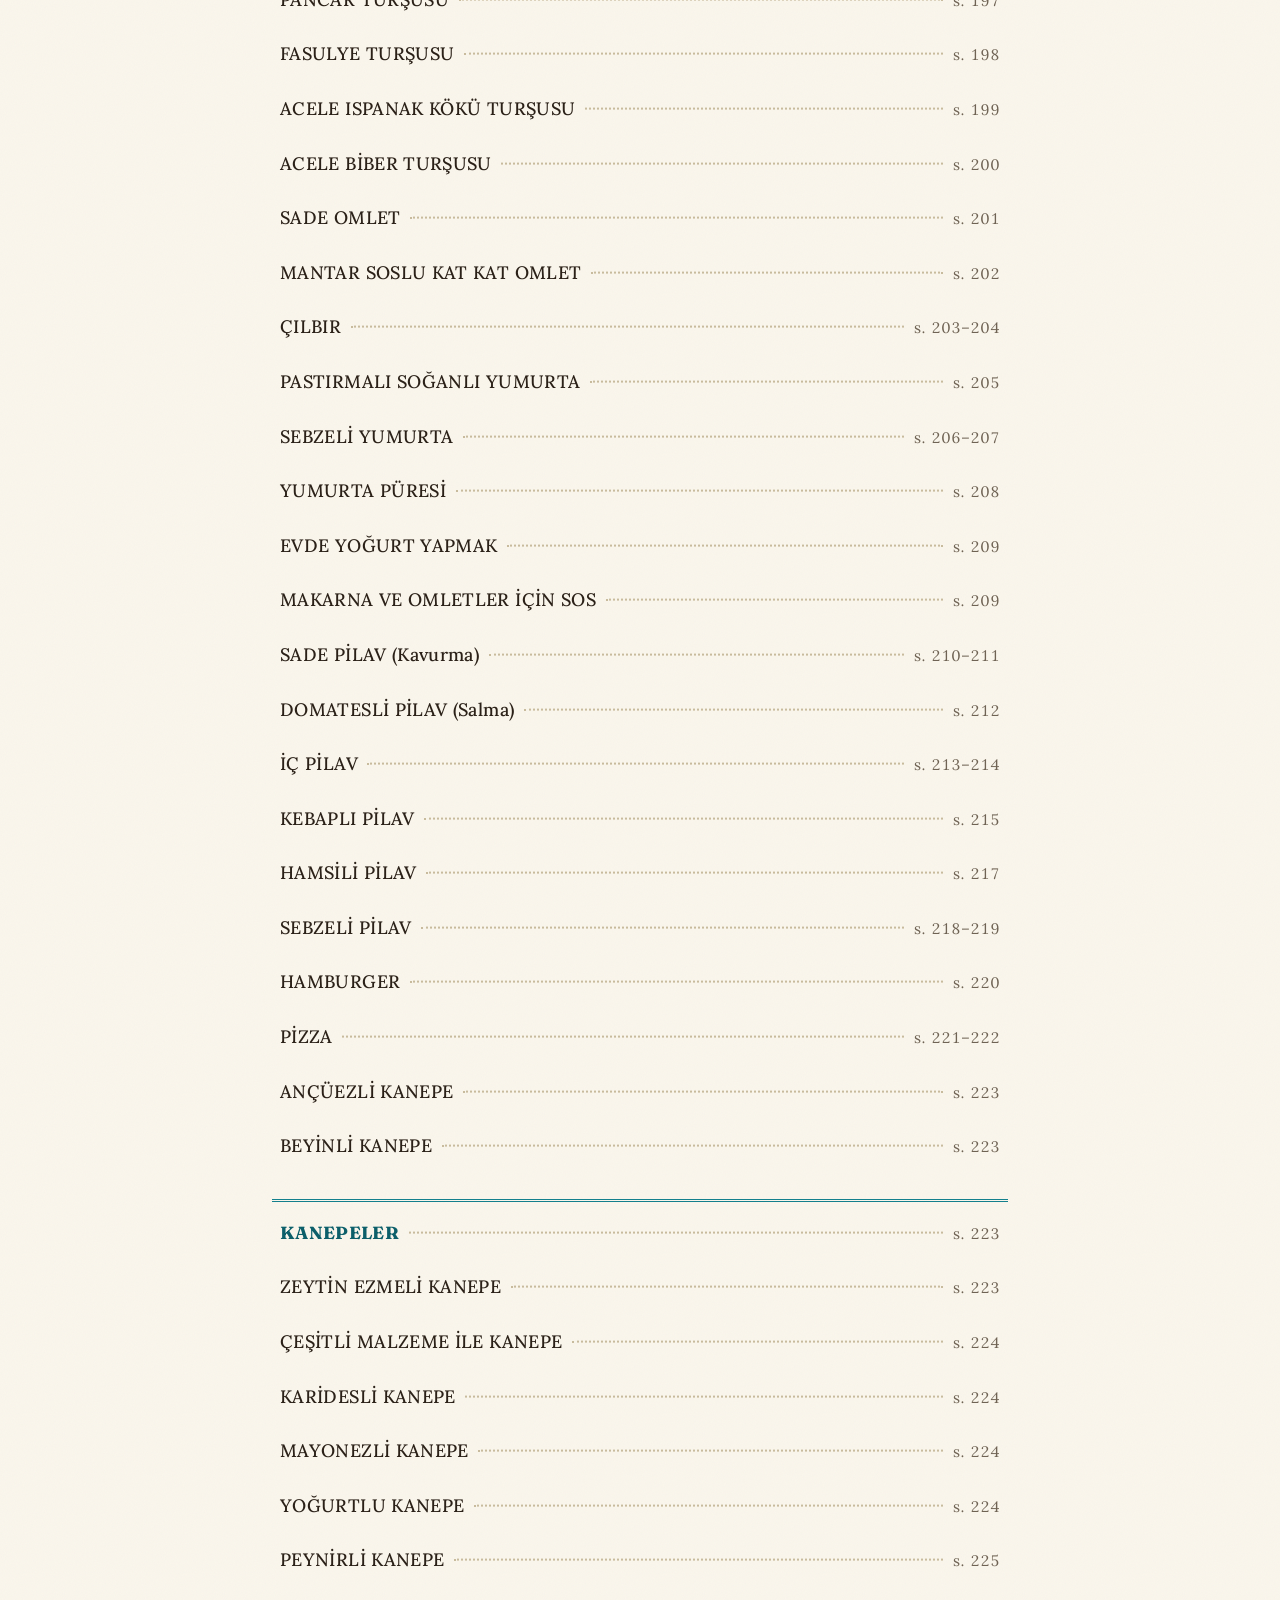
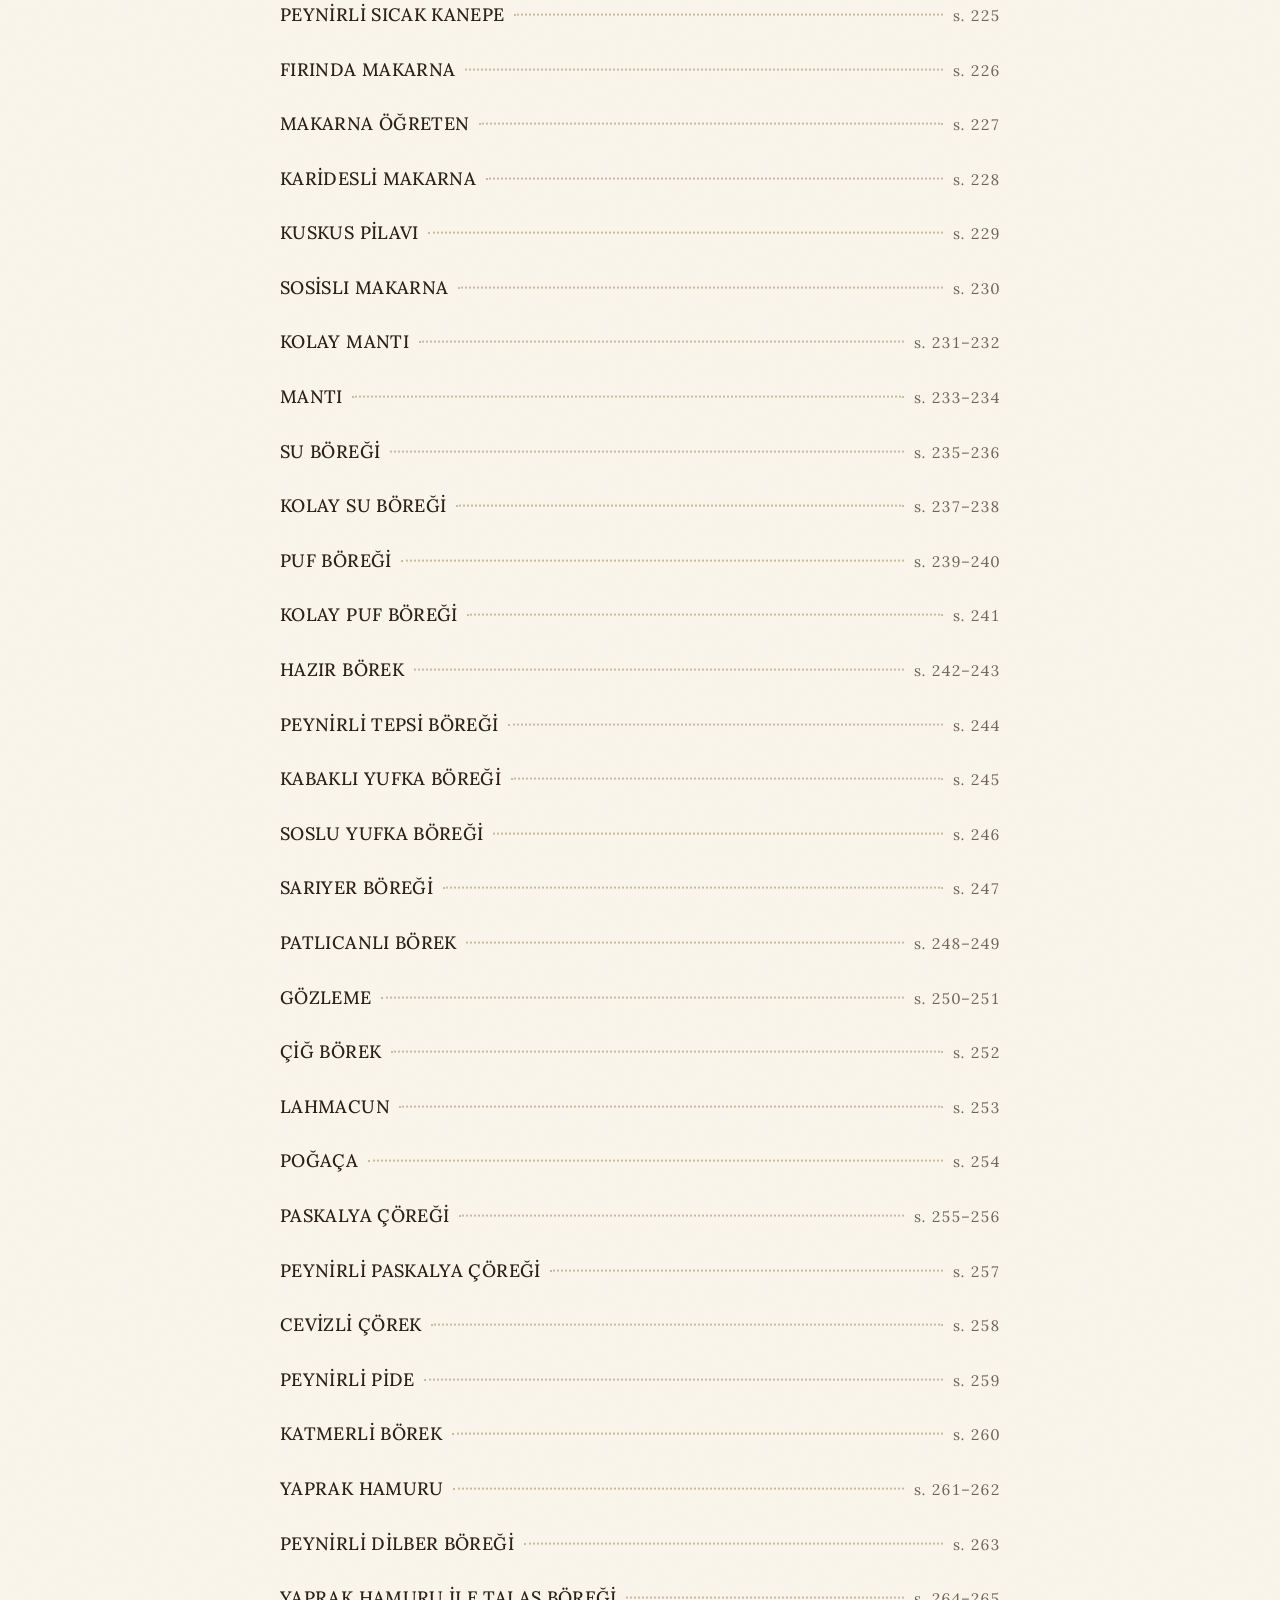
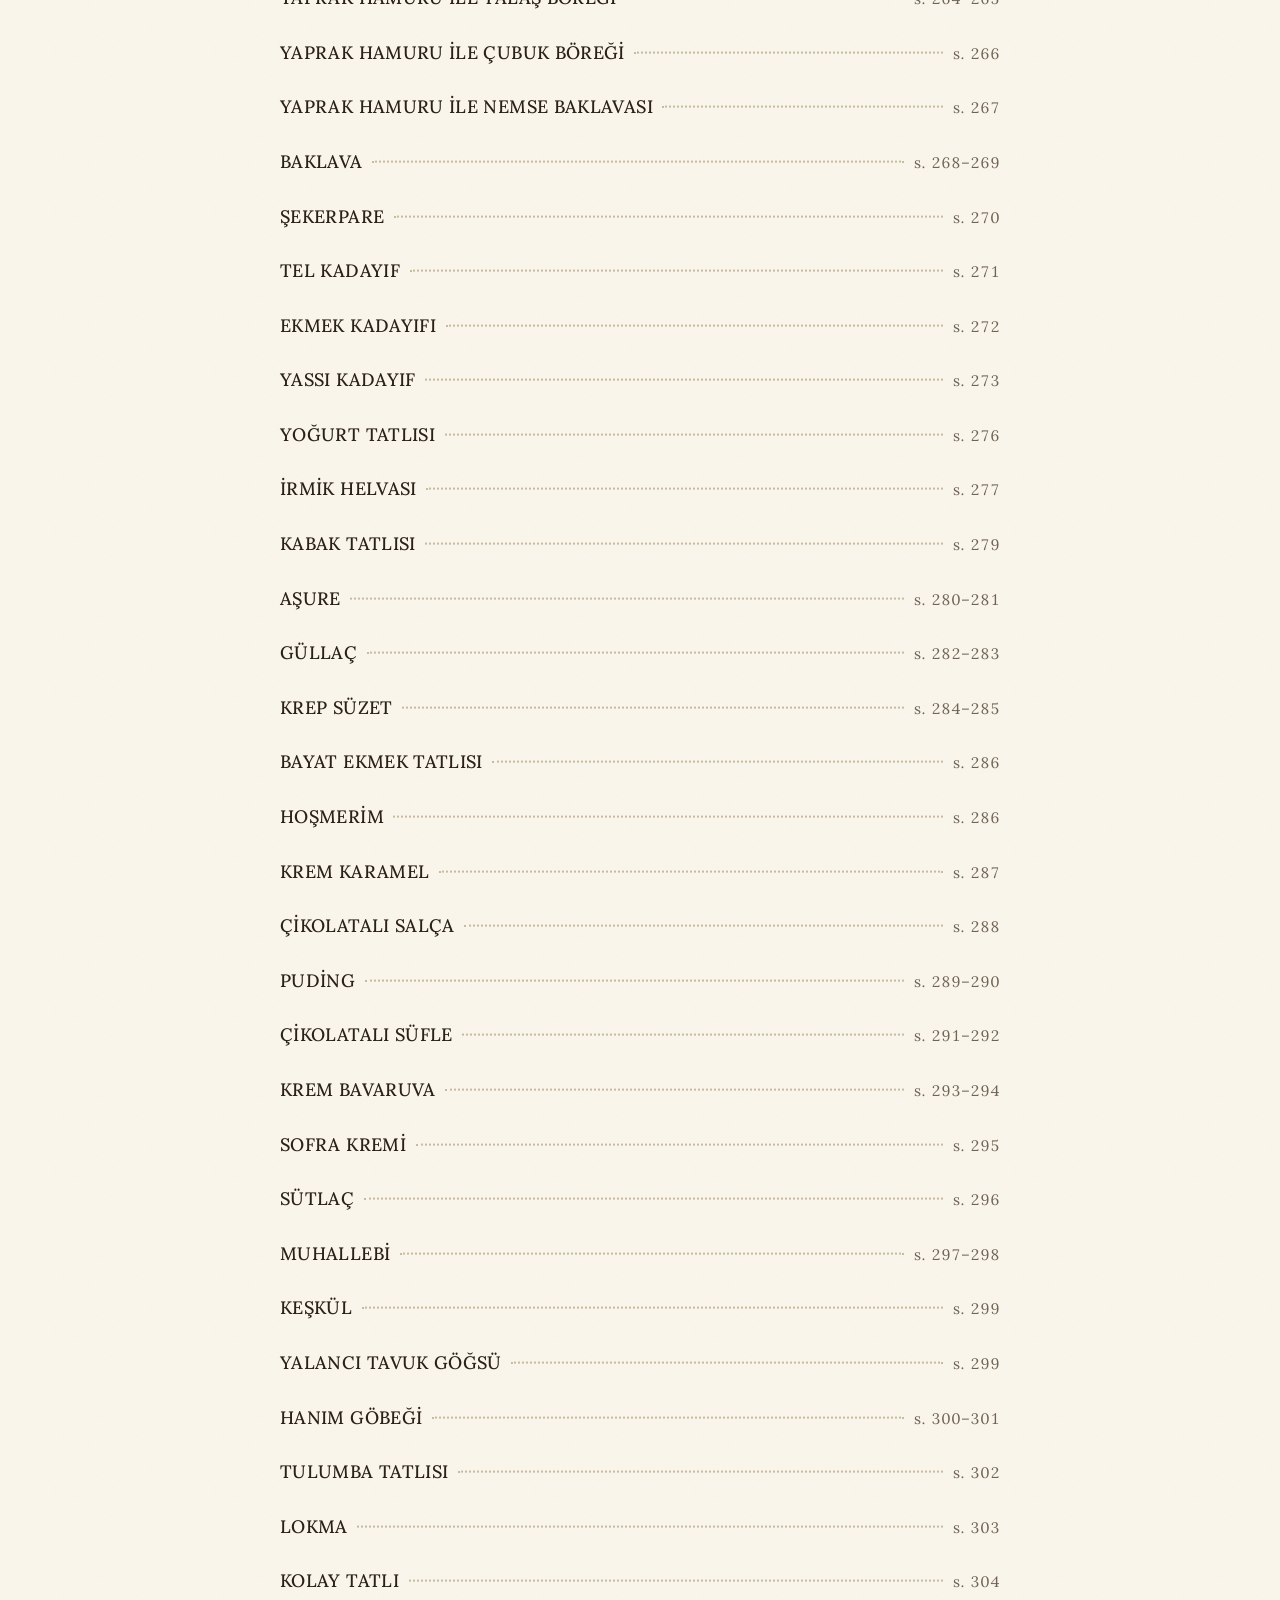
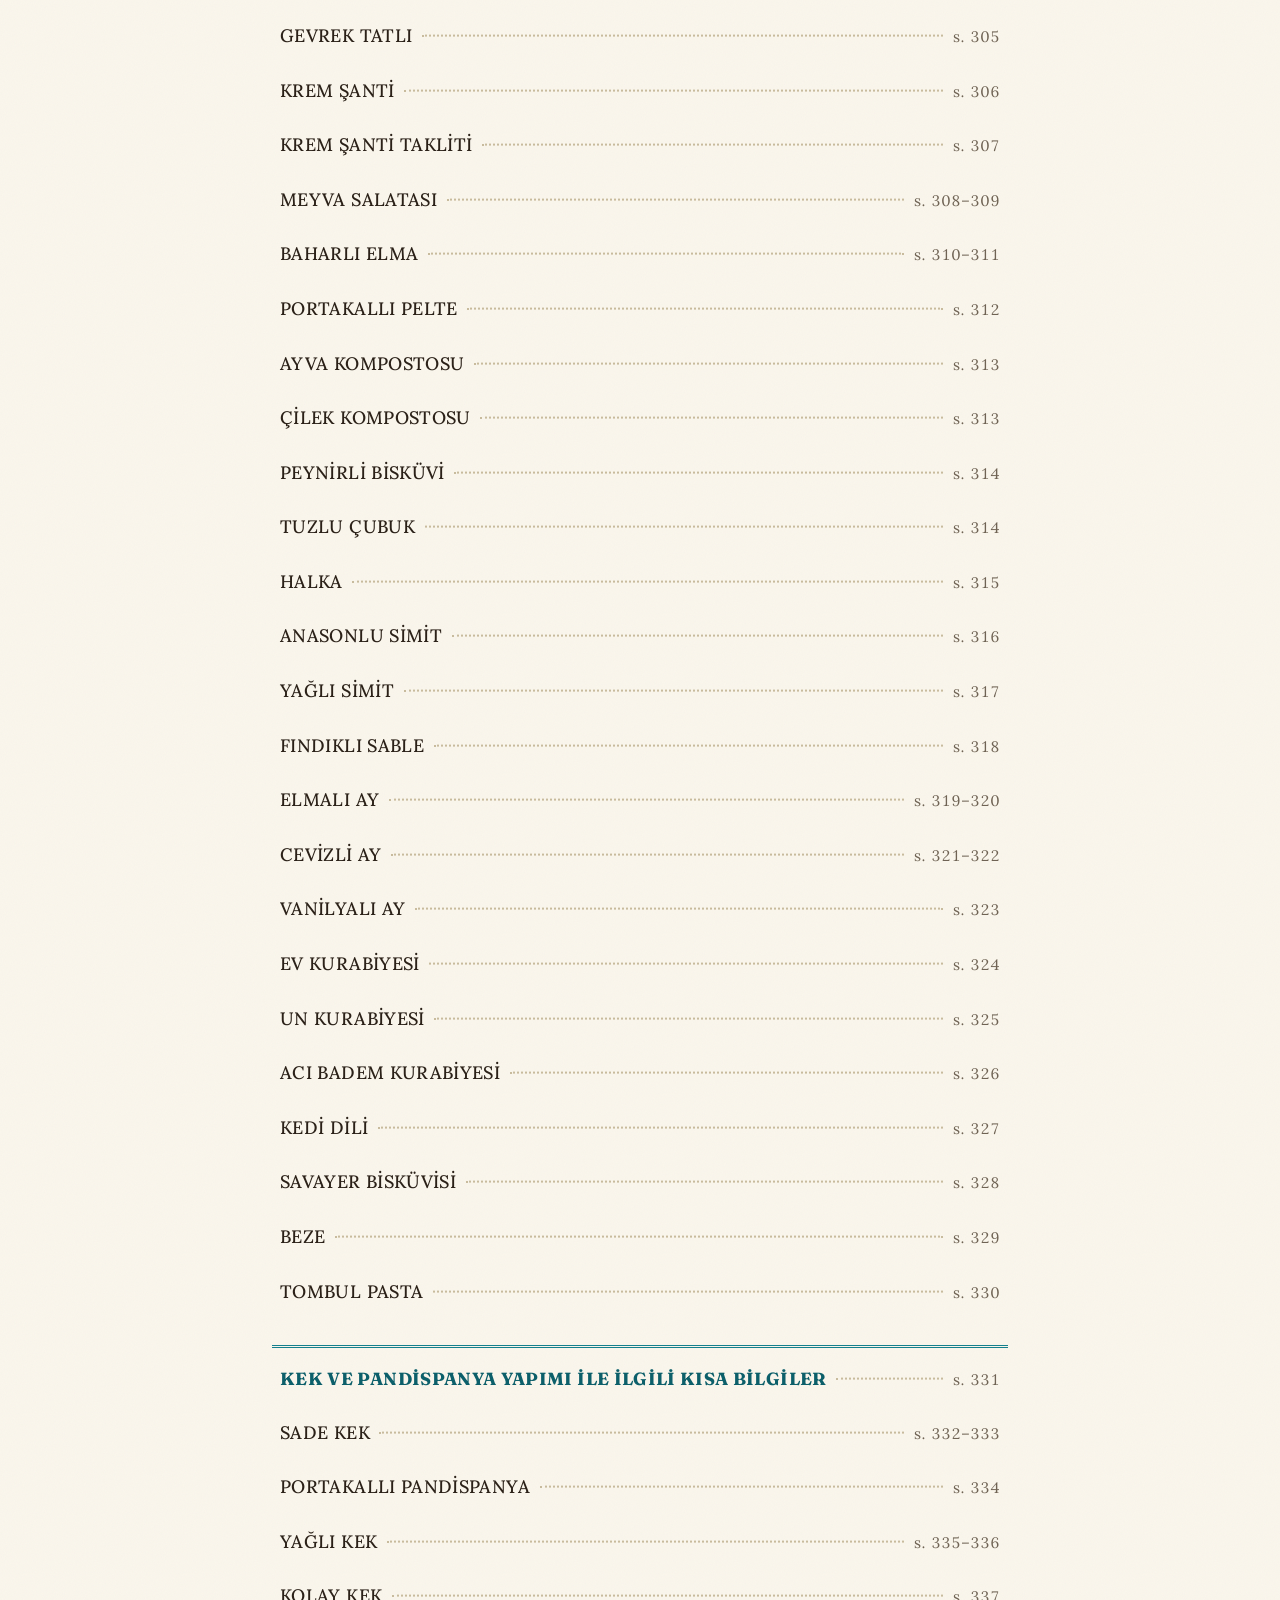
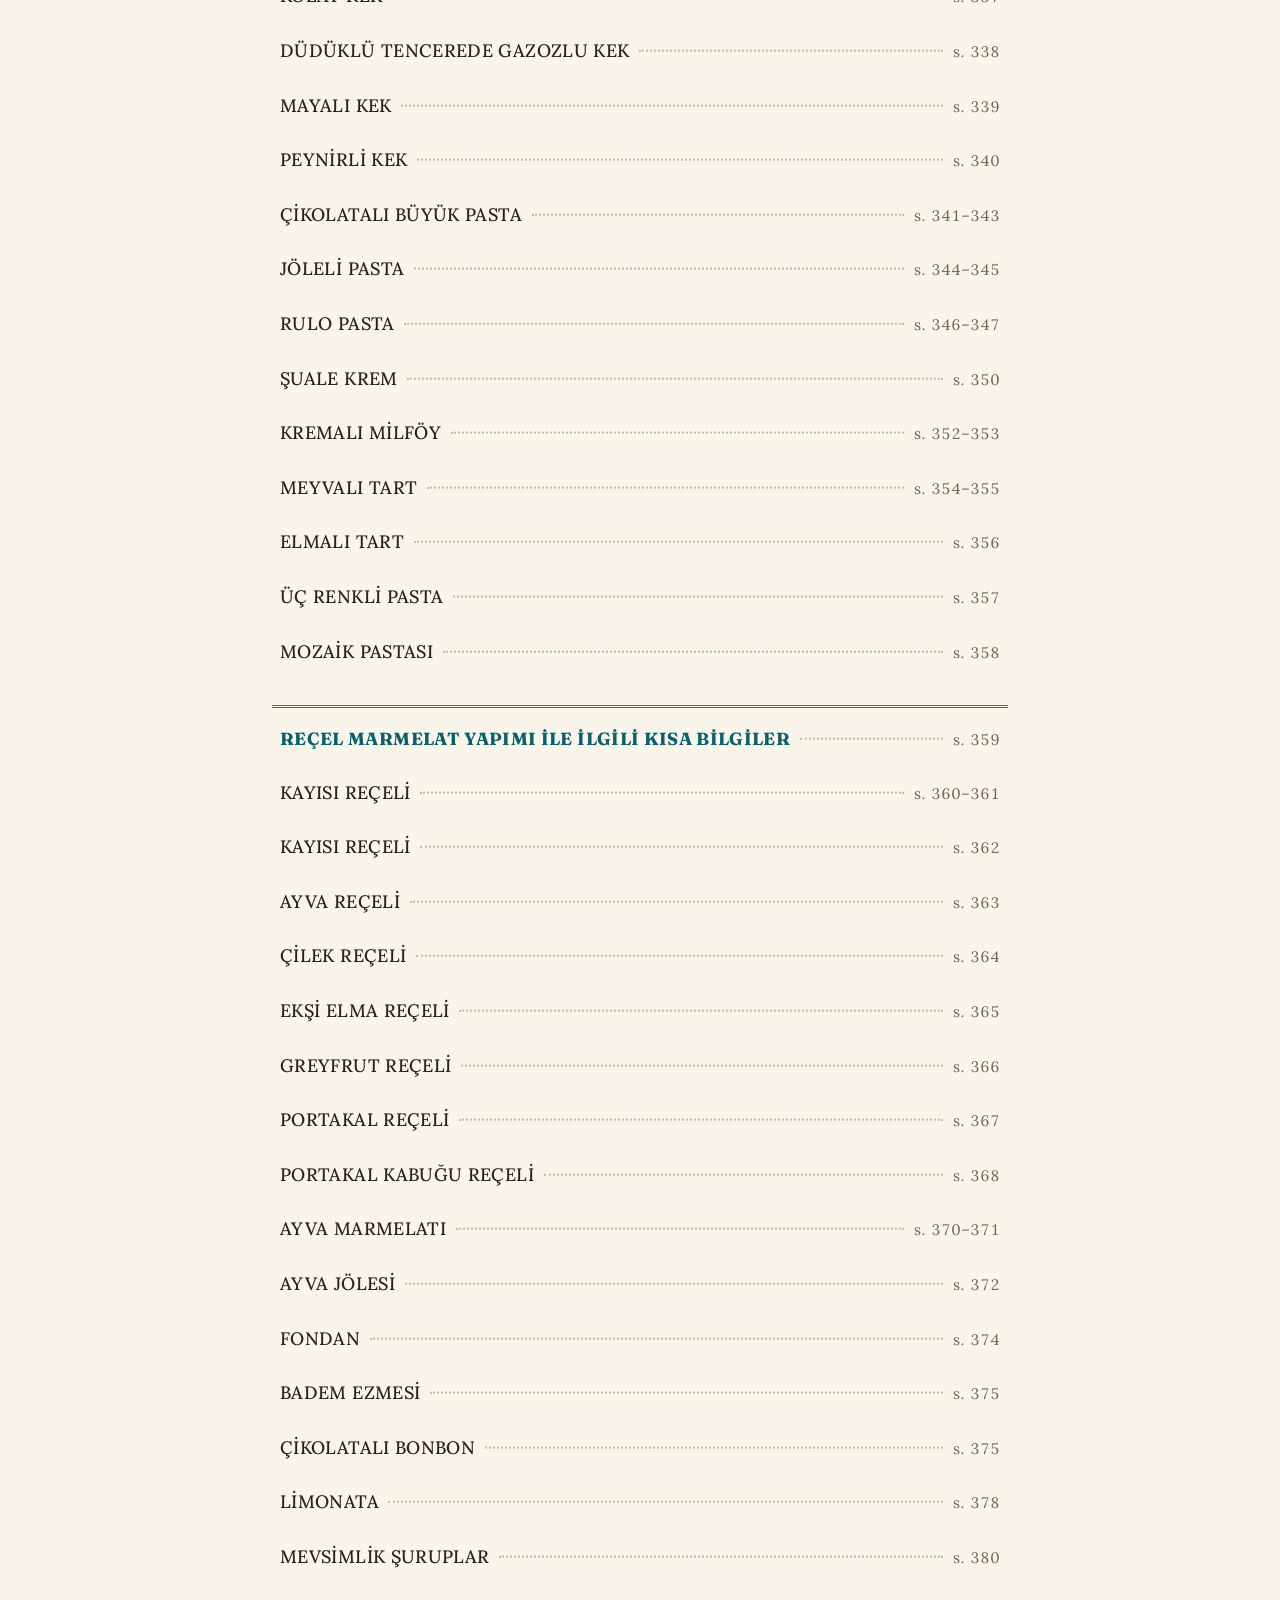
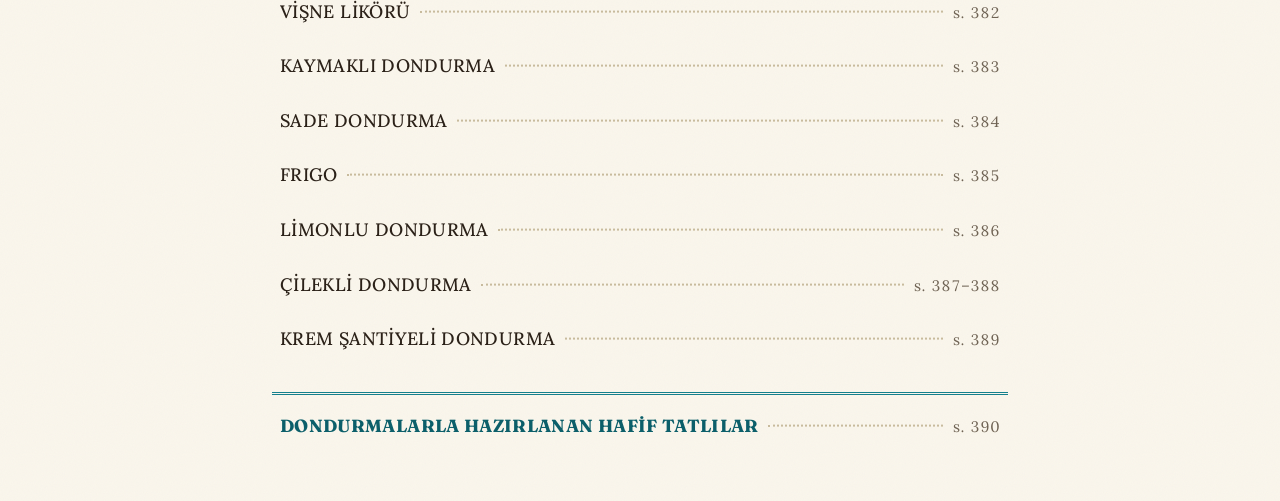
==== commit e7214317: "First Fable redesign" ====
--- a/index.html
+++ b/index.html
@@ -3,38 +3,90 @@
 <head>
   <meta charset="UTF-8">
   <meta name="viewport" content="width=device-width, initial-scale=1.0">
+  <meta name="theme-color" content="#faf6ec">
   <title>Ev İçin</title>
+  <link rel="preconnect" href="https://fonts.googleapis.com">
+  <link rel="preconnect" href="https://fonts.gstatic.com" crossorigin>
+  <link href="https://fonts.googleapis.com/css2?family=Fraunces:opsz,wght@9..144,700;9..144,900&family=Lora:ital,wght@0,400;0,500;0,600;0,700;1,400&display=swap" rel="stylesheet">
   <link rel="stylesheet" href="style.css">
 </head>
 <body>
-  <header>
-    <img src="images/cover.png" alt="Ev İçin — Nemide Toğrul" class="cover">
-  </header>
-  <main>
-    <nav class="toc">
-      <div class="toc-controls">
-        <div class="lang-switcher">
+  <div class="wrap">
+    <header class="masthead">
+      <p class="masthead-author">Nemide Toğrul</p>
+      <h1 class="masthead-title">Ev İçin</h1>
+      <p><span class="masthead-band" id="masthead-band">Pratik Bilgiler / Yemekler</span></p>
+      <hr class="masthead-rule">
+    </header>
+  </div>
+
+  <div class="toolbar">
+    <div class="toolbar-inner">
+      <div class="search-row">
+        <div class="search-box" role="search">
+          <svg class="search-icon" width="20" height="20" viewBox="0 0 24 24" fill="none" stroke="currentColor" stroke-width="2.5" stroke-linecap="round" aria-hidden="true">
+            <circle cx="11" cy="11" r="7"></circle>
+            <line x1="16.5" y1="16.5" x2="21" y2="21"></line>
+          </svg>
+          <input type="search" id="search" autocomplete="off" placeholder="Tarif ara…" aria-label="Tarif ara">
+          <button type="button" id="search-clear" class="search-clear" aria-label="Aramayı temizle">×</button>
+        </div>
+        <div class="lang-switch" role="group" aria-label="Dil / Language">
           <button id="btn-tr" class="lang-btn active" aria-pressed="true">TR</button>
           <button id="btn-en" class="lang-btn" aria-pressed="false">EN</button>
         </div>
-        <div class="diet-filters" role="group" aria-label="Diet filter">
-          <button class="filter-btn active" data-filter="all">Tümü</button>
-          <button class="filter-btn" data-filter="meat">Et</button>
-          <button class="filter-btn" data-filter="fish">Balık</button>
-          <button class="filter-btn" data-filter="vegetarian">Vejetaryen</button>
-          <button class="filter-btn" data-filter="vegan">Vegan</button>
-        </div>
       </div>
-      <h2 id="toc-heading">Tarifler</h2>
-      <ul id="recipe-list">
-        <li class="loading">Loading…</li>
-      </ul>
-    </nav>
-  </main>
+      <div class="filter-row" role="group" aria-label="Yemek türü">
+        <button class="filter-btn active" data-filter="all">Tümü</button>
+        <button class="filter-btn" data-filter="meat">Et</button>
+        <button class="filter-btn" data-filter="fish">Balık</button>
+        <button class="filter-btn" data-filter="vegetarian">Vejetaryen</button>
+        <button class="filter-btn" data-filter="vegan">Vegan</button>
+      </div>
+      <p class="result-count" id="result-count" aria-live="polite"></p>
+    </div>
+  </div>
+
+  <div class="wrap">
+    <main>
+      <nav class="toc" aria-labelledby="result-count">
+        <ol id="recipe-list">
+          <li class="loading">Yükleniyor… / Loading…</li>
+        </ol>
+      </nav>
+    </main>
+  </div>
+
   <script>
     let allRecipes = [];
     let currentLang = 'tr';
     let currentFilter = 'all';
+    let currentQuery = '';
+
+    const STRINGS = {
+      tr: {
+        band: 'Pratik Bilgiler / Yemekler',
+        searchPlaceholder: 'Tarif ara…',
+        searchLabel: 'Tarif ara',
+        clearLabel: 'Aramayı temizle',
+        filterGroup: 'Yemek türü',
+        count: n => n === 1 ? '1 tarif' : `${n} tarif`,
+        empty: 'Aradığınız tarif bulunamadı.',
+        reset: 'Aramayı temizle',
+        loadError: 'Tarif listesi yüklenemedi.',
+      },
+      en: {
+        band: 'Practical Tips / Recipes',
+        searchPlaceholder: 'Search recipes…',
+        searchLabel: 'Search recipes',
+        clearLabel: 'Clear search',
+        filterGroup: 'Type of dish',
+        count: n => n === 1 ? '1 recipe' : `${n} recipes`,
+        empty: 'No recipes match your search.',
+        reset: 'Clear search',
+        loadError: 'Could not load the recipe list.',
+      },
+    };
 
     const filterLabels = {
       all:         { tr: 'Tümü',       en: 'All' },
@@ -48,39 +100,97 @@
       currentLang = localStorage.getItem('evicin-lang') || 'tr';
     } catch (e) {}
 
+    // Fold Turkish diacritics so "corba" finds "ÇORBASI" and vice versa.
+    function fold(s) {
+      return (s || '')
+        .toLocaleLowerCase('tr')
+        .replace(/ı/g, 'i')
+        .replace(/ş/g, 's')
+        .replace(/ğ/g, 'g')
+        .replace(/ç/g, 'c')
+        .replace(/ö/g, 'o')
+        .replace(/ü/g, 'u')
+        .normalize('NFD')
+        .replace(/[̀-ͯ]/g, '');
+    }
+
+    function matchesQuery(r) {
+      if (!currentQuery) return true;
+      const q = fold(currentQuery);
+      return fold(r.name_tr).includes(q) || fold(r.name_en).includes(q);
+    }
+
+    function matchesFilter(r) {
+      return currentFilter === 'all' || (r.tags || []).includes(currentFilter);
+    }
+
+    function pageLabel(r) {
+      return r.page_end ? `${r.page}–${r.page_end}` : `${r.page}`;
+    }
+
+    function displayName(r) {
+      return currentLang === 'tr' ? r.name_tr : r.name_en;
+    }
+
     function render() {
-      const heading = document.getElementById('toc-heading');
-      heading.textContent = currentLang === 'tr' ? 'Tarifler' : 'Recipes';
-
-      const visible = currentFilter === 'all'
-        ? allRecipes
-        : allRecipes.filter(r => (r.tags || []).includes(currentFilter));
+      const t = STRINGS[currentLang];
+      const visible = allRecipes.filter(r => matchesQuery(r) && matchesFilter(r));
+      const recipeCount = visible.filter(r => r.kind !== 'section').length;
+      document.getElementById('result-count').textContent = t.count(recipeCount);
 
       const list = document.getElementById('recipe-list');
-      if (visible.length === 0) {
-        list.innerHTML = '<li class="toc-empty">No recipes found for this filter.</li>';
+      if (recipeCount === 0) {
+        list.innerHTML = `
+          <li class="toc-empty">
+            <p>${t.empty}</p>
+            <button type="button" class="btn-reset" id="btn-reset">${t.reset}</button>
+          </li>`;
+        document.getElementById('btn-reset').addEventListener('click', resetFilters);
         return;
       }
+
       list.innerHTML = visible.map(r => `
         <li${r.kind === 'section' ? ' class="toc-section"' : ''}>
           <a href="recipe.html?id=${r.slug}">
-            <span>${currentLang === 'tr' ? r.name_tr : r.name_en.toUpperCase()}</span>
-            <span class="page-num">p. ${r.page}</span>
+            <span class="recipe-name">${displayName(r)}</span>
+            <span class="leader" aria-hidden="true"></span>
+            <span class="page-num">${currentLang === 'tr' ? 's.' : 'p.'} ${pageLabel(r)}</span>
           </a>
         </li>
       `).join('');
     }
 
+    function resetFilters() {
+      currentQuery = '';
+      currentFilter = 'all';
+      const input = document.getElementById('search');
+      input.value = '';
+      document.getElementById('search-clear').classList.remove('visible');
+      document.querySelectorAll('.filter-btn').forEach(b =>
+        b.classList.toggle('active', b.dataset.filter === 'all'));
+      render();
+      input.focus();
+    }
+
     function setLang(lang) {
       currentLang = lang;
       try { localStorage.setItem('evicin-lang', lang); } catch (e) {}
+      document.documentElement.lang = lang;
+      const t = STRINGS[lang];
+
       document.getElementById('btn-tr').classList.toggle('active', lang === 'tr');
       document.getElementById('btn-en').classList.toggle('active', lang === 'en');
       document.getElementById('btn-tr').setAttribute('aria-pressed', lang === 'tr');
       document.getElementById('btn-en').setAttribute('aria-pressed', lang === 'en');
+
+      document.getElementById('masthead-band').textContent = t.band;
+      const input = document.getElementById('search');
+      input.placeholder = t.searchPlaceholder;
+      input.setAttribute('aria-label', t.searchLabel);
+      document.getElementById('search-clear').setAttribute('aria-label', t.clearLabel);
+      document.querySelector('.filter-row').setAttribute('aria-label', t.filterGroup);
       document.querySelectorAll('.filter-btn').forEach(btn => {
-        const key = btn.dataset.filter;
-        btn.textContent = filterLabels[key][lang];
+        btn.textContent = filterLabels[btn.dataset.filter][lang];
       });
       render();
     }
@@ -88,7 +198,7 @@
     document.getElementById('btn-tr').addEventListener('click', () => setLang('tr'));
     document.getElementById('btn-en').addEventListener('click', () => setLang('en'));
 
-    document.querySelector('.diet-filters').addEventListener('click', e => {
+    document.querySelector('.filter-row').addEventListener('click', e => {
       const btn = e.target.closest('.filter-btn');
       if (!btn) return;
       document.querySelectorAll('.filter-btn').forEach(b => b.classList.remove('active'));
@@ -97,7 +207,24 @@
       render();
     });
 
-    // Apply persisted language to button state before fetch
+    const searchInput = document.getElementById('search');
+    const searchClear = document.getElementById('search-clear');
+
+    searchInput.addEventListener('input', () => {
+      currentQuery = searchInput.value.trim();
+      searchClear.classList.toggle('visible', currentQuery.length > 0);
+      render();
+    });
+
+    searchClear.addEventListener('click', () => {
+      searchInput.value = '';
+      currentQuery = '';
+      searchClear.classList.remove('visible');
+      render();
+      searchInput.focus();
+    });
+
+    // Apply persisted language to controls before fetch
     setLang(currentLang);
 
     fetch('index.json')
@@ -108,7 +235,7 @@
       })
       .catch(() => {
         document.getElementById('recipe-list').innerHTML =
-          '<li class="error">Could not load recipe list.</li>';
+          `<li class="error">${STRINGS[currentLang].loadError}</li>`;
       });
   </script>
 </body>
--- a/style.css
+++ b/style.css
@@ -1,279 +1,635 @@
+/* ============================================================
+   Ev İçin — design system
+   Palette and typography drawn from the book's own cover:
+   warm paper, teal header band, magenta title strip, bold serif.
+   Built for readability first: large type, 44px+ touch targets,
+   controls always visible in a sticky toolbar.
+   ============================================================ */
+
+:root {
+  --paper: #faf6ec;
+  --paper-deep: #f2ebda;
+  --card: #fffdf5;
+  --ink: #2b2118;
+  --ink-soft: #6f6354;
+  --teal: #14808d;
+  --teal-deep: #0c5f6a;
+  --magenta: #c2266b;
+  --magenta-deep: #a01956;
+  --rule: #ddd1b8;
+  --leader: #c8bb9d;
+  --shadow: 0 2px 10px rgba(43, 33, 24, 0.08);
+}
+
 *, *::before, *::after {
   box-sizing: border-box;
 }
 
+html {
+  -webkit-text-size-adjust: 100%;
+}
+
 body {
-  font-family: Georgia, 'Times New Roman', serif;
-  font-size: 1.1rem;
+  font-family: 'Lora', Georgia, 'Times New Roman', serif;
+  font-size: 1.125rem;
   line-height: 1.7;
-  color: #1a1a1a;
-  background: #faf8f4;
-  max-width: 720px;
+  color: var(--ink);
+  background-color: var(--paper);
+  background-image: url("data:image/svg+xml,%3Csvg xmlns='http://www.w3.org/2000/svg' width='160' height='160'%3E%3Cfilter id='n'%3E%3CfeTurbulence type='fractalNoise' baseFrequency='0.9' numOctaves='2'/%3E%3C/filter%3E%3Crect width='160' height='160' filter='url(%23n)' opacity='0.035'/%3E%3C/svg%3E");
+  margin: 0;
+  padding: 0 1.25rem 3rem;
+}
+
+.wrap {
+  max-width: 46rem;
   margin: 0 auto;
-  padding: 2rem 1.5rem;
-}
-
-header {
-  margin-bottom: 2.5rem;
-  border-bottom: 1px solid #ccc;
-  padding-bottom: 1rem;
-}
-
-header h1 {
+}
+
+a {
+  color: var(--teal-deep);
+}
+
+:focus-visible {
+  outline: 3px solid var(--magenta);
+  outline-offset: 2px;
+  border-radius: 4px;
+}
+
+/* ---------------- Masthead (index) ---------------- */
+
+.masthead {
+  text-align: center;
+  padding: 2.25rem 0 1.5rem;
+}
+
+.masthead-author {
   margin: 0;
-  font-size: 2rem;
-}
-
-.cover {
-  display: block;
-  max-width: 320px;
+  font-size: 0.85rem;
+  font-weight: 600;
+  letter-spacing: 0.35em;
+  text-transform: uppercase;
+  color: var(--teal-deep);
+}
+
+.masthead-title {
+  font-family: 'Fraunces', Georgia, serif;
+  font-weight: 900;
+  font-size: clamp(2.75rem, 9vw, 4.25rem);
+  line-height: 1.05;
+  margin: 0.35rem 0 0.9rem;
+  letter-spacing: -0.01em;
+}
+
+.masthead-band {
+  display: inline-block;
+  background: var(--magenta);
+  color: #fff;
+  font-size: 0.85rem;
+  font-weight: 600;
+  letter-spacing: 0.14em;
+  text-transform: uppercase;
+  padding: 0.4em 1.4em;
+  border-radius: 2px;
+}
+
+.masthead-rule {
+  border: none;
+  border-top: 3px double var(--teal);
+  width: 9rem;
+  margin: 1.4rem auto 0;
+}
+
+/* ---------------- Sticky toolbar ---------------- */
+
+.toolbar {
+  position: sticky;
+  top: 0;
+  z-index: 10;
+  background: var(--paper);
+  padding: 0.85rem 0 0.75rem;
+  border-bottom: 2px solid var(--teal);
+  box-shadow: var(--shadow);
+  /* bleed to the viewport edges so content scrolls behind it cleanly */
+  margin: 0 -1.25rem;
+  padding-left: 1.25rem;
+  padding-right: 1.25rem;
+}
+
+.toolbar-inner {
+  max-width: 46rem;
+  margin: 0 auto;
+}
+
+.search-row {
+  display: flex;
+  align-items: stretch;
+  gap: 0.6rem;
+}
+
+.search-box {
+  position: relative;
+  flex: 1;
+  min-width: 0;
+}
+
+.search-box input {
   width: 100%;
-  margin: 0 auto;
-}
-
-/* Index page */
-.toc h2 {
-  font-size: 1.2rem;
-  text-transform: uppercase;
-  letter-spacing: 0.05em;
-  color: #555;
-  margin-bottom: 0.75rem;
-}
-
-.toc ul {
+  font-family: inherit;
+  font-size: 1.05rem;
+  color: var(--ink);
+  background: var(--card);
+  border: 2px solid var(--ink-soft);
+  border-radius: 999px;
+  padding: 0.65rem 3rem 0.65rem 2.8rem;
+  min-height: 48px;
+}
+
+.search-box input::placeholder {
+  color: var(--ink-soft);
+  opacity: 0.8;
+}
+
+.search-box input:focus {
+  border-color: var(--teal);
+  outline: 3px solid rgba(20, 128, 141, 0.25);
+  outline-offset: 0;
+}
+
+.search-icon {
+  position: absolute;
+  left: 1rem;
+  top: 50%;
+  transform: translateY(-50%);
+  pointer-events: none;
+  color: var(--ink-soft);
+}
+
+.search-clear {
+  position: absolute;
+  right: 0.45rem;
+  top: 50%;
+  transform: translateY(-50%);
+  width: 38px;
+  height: 38px;
+  border: none;
+  border-radius: 50%;
+  background: var(--paper-deep);
+  color: var(--ink);
+  font-size: 1.3rem;
+  line-height: 1;
+  cursor: pointer;
+  display: none;
+  align-items: center;
+  justify-content: center;
+}
+
+.search-clear.visible {
+  display: flex;
+}
+
+.search-clear:hover {
+  background: var(--rule);
+}
+
+/* Language switch — segmented TR / EN */
+
+.lang-switch {
+  display: flex;
+  flex-shrink: 0;
+  border: 2px solid var(--teal);
+  border-radius: 999px;
+  overflow: hidden;
+  background: var(--card);
+}
+
+.lang-btn {
+  font-family: inherit;
+  font-size: 1rem;
+  font-weight: 700;
+  border: none;
+  background: transparent;
+  color: var(--teal-deep);
+  padding: 0 1rem;
+  min-width: 3.4rem;
+  min-height: 44px;
+  cursor: pointer;
+  text-decoration: none;
+  display: inline-flex;
+  align-items: center;
+  justify-content: center;
+}
+
+.lang-btn.active {
+  background: var(--teal);
+  color: #fff;
+}
+
+.lang-btn:hover:not(.active) {
+  background: var(--paper-deep);
+}
+
+/* Diet filter chips */
+
+.filter-row {
+  display: flex;
+  flex-wrap: wrap;
+  gap: 0.5rem;
+  margin-top: 0.7rem;
+}
+
+.filter-btn {
+  font-family: inherit;
+  font-size: 0.95rem;
+  font-weight: 600;
+  color: var(--ink);
+  background: var(--card);
+  border: 2px solid var(--rule);
+  border-radius: 999px;
+  padding: 0.4rem 1.05rem;
+  min-height: 44px;
+  cursor: pointer;
+}
+
+.filter-btn:hover:not(.active) {
+  border-color: var(--magenta);
+  color: var(--magenta-deep);
+}
+
+.filter-btn.active {
+  background: var(--magenta);
+  border-color: var(--magenta);
+  color: #fff;
+}
+
+.result-count {
+  margin: 0.55rem 0 0;
+  font-size: 0.92rem;
+  font-style: italic;
+  color: var(--ink-soft);
+}
+
+/* ---------------- Recipe list (table of contents) ---------------- */
+
+.toc {
+  margin-top: 1.25rem;
+}
+
+.toc ol {
   list-style: none;
   padding: 0;
   margin: 0;
-}
-
-.toc li {
-  border-bottom: 1px solid #e0ddd8;
+  animation: rise 0.4s ease both;
+}
+
+@keyframes rise {
+  from { opacity: 0; transform: translateY(8px); }
+  to   { opacity: 1; transform: none; }
 }
 
 .toc a {
   display: flex;
-  justify-content: space-between;
-  padding: 0.5rem 0;
+  align-items: baseline;
+  gap: 0.6rem;
+  padding: 0.75rem 0.5rem;
+  min-height: 48px;
   color: inherit;
   text-decoration: none;
+  border-radius: 8px;
 }
 
 .toc a:hover {
-  color: #8b4513;
-}
-
-.toc .page-num {
-  color: #999;
-  font-size: 0.9rem;
-}
-
-/* Section-intro entries in the recipe list */
-.toc-section {
-  margin-top: 0.75rem;
-  border-bottom: 2px solid #8b4513;
-}
+  background: var(--paper-deep);
+  color: var(--teal-deep);
+}
+
+.recipe-name {
+  font-weight: 500;
+  letter-spacing: 0.02em;
+}
+
+.leader {
+  flex: 1;
+  min-width: 1.5rem;
+  border-bottom: 2px dotted var(--leader);
+  transform: translateY(-0.3em);
+}
+
+.page-num {
+  font-variant-numeric: tabular-nums;
+  font-size: 0.95rem;
+  color: var(--ink-soft);
+  white-space: nowrap;
+}
+
+/* Section-intro entries act as chapter markers in the list */
 
 .toc-section a {
+  margin-top: 1.6rem;
+  border-top: 3px double var(--teal);
+  border-radius: 0 0 8px 8px;
+  padding-top: 1rem;
+}
+
+.toc-section .recipe-name {
+  font-family: 'Fraunces', Georgia, serif;
   font-weight: 700;
-  letter-spacing: 0.03em;
-  color: #8b4513;
-}
-
-/* Index page controls */
-.toc-controls {
-  display: flex;
-  justify-content: space-between;
-  align-items: center;
-  flex-wrap: wrap;
-  gap: 0.75rem;
-  margin-bottom: 1rem;
-}
-
-.lang-switcher {
-  display: flex;
-  gap: 0.25rem;
-}
-
-.lang-btn {
+  font-size: 1.1rem;
+  color: var(--teal-deep);
+}
+
+/* Empty state */
+
+.toc-empty {
+  text-align: center;
+  padding: 3rem 1rem;
+  color: var(--ink-soft);
+}
+
+.toc-empty p {
+  font-style: italic;
+  margin: 0 0 1.25rem;
+}
+
+.btn-reset {
   font-family: inherit;
-  background: transparent;
-  border: 1px solid #ccc;
-  border-radius: 3px;
+  font-size: 1.05rem;
+  font-weight: 600;
+  color: #fff;
+  background: var(--teal);
+  border: none;
+  border-radius: 999px;
+  padding: 0.7rem 1.8rem;
+  min-height: 48px;
   cursor: pointer;
-  font-size: 0.85rem;
-  color: #888;
-  padding: 0.2rem 0.5rem;
-}
-
-.lang-btn.active {
-  color: #1a1a1a;
-  border-color: #888;
-  font-weight: bold;
-}
-
-.lang-btn:hover:not(.active) {
-  color: #8b4513;
-}
-
-.diet-filters {
-  display: flex;
-  flex-wrap: wrap;
-  gap: 0.4rem;
-}
-
-.filter-btn {
-  font-family: inherit;
-  background: transparent;
-  border: 1px solid #ccc;
-  border-radius: 3px;
-  cursor: pointer;
-  font-size: 0.85rem;
-  color: #888;
-  padding: 0.2rem 0.6rem;
-}
-
-.filter-btn.active {
-  background: #1a1a1a;
-  color: #faf8f4;
-  border-color: #1a1a1a;
-}
-
-.filter-btn:hover:not(.active) {
-  color: #8b4513;
-  border-color: #8b4513;
-}
-
-.toc-empty {
-  padding: 1rem 0;
-  color: #aaa;
+}
+
+.btn-reset:hover {
+  background: var(--teal-deep);
+}
+
+.error, .loading {
+  padding: 2rem 0.5rem;
+  color: var(--ink-soft);
   font-style: italic;
-  border-bottom: none;
-}
-
-@media (max-width: 480px) {
-  .toc-controls {
-    flex-direction: column;
-    align-items: flex-start;
-  }
-}
-
-/* Recipe page header */
-.header-row {
-  display: flex;
-  align-items: baseline;
-  justify-content: space-between;
-  gap: 1rem;
-  margin-top: 1.5rem;
-}
-
-.lang-toggle {
-  font-size: 0.85rem;
-  color: #888;
-  text-decoration: none;
-  white-space: nowrap;
-}
-
-.lang-toggle:hover {
-  color: #8b4513;
-}
-
-.recipe-content h2 {
-  font-size: 1.1rem;
-  text-transform: uppercase;
-  letter-spacing: 0.05em;
-  color: #888;
-  margin: 2rem 0 0.5rem;
-}
-
-.recipe-content h3 {
-  font-size: 1rem;
-  color: #888;
-  margin: 1.5rem 0 0.5rem;
-}
-
-.recipe-content ul {
-  padding-left: 1.5rem;
-  columns: 2;
-}
-
-@media (max-width: 480px) {
-  .recipe-content ul {
-    columns: 1;
-  }
-}
-
-.recipe-content ol {
-  list-style: none;
-  padding-left: 0;
-  counter-reset: step;
-}
-
-.recipe-content ol li {
-  counter-increment: step;
-}
-
-.recipe-content ol li::before {
-  content: counter(step) " \2014  ";
-}
-
-.recipe-content li {
-  margin-bottom: 0.3rem;
-}
-
-.recipe-note {
-  margin-top: 1.5rem;
-  color: #555;
-}
-
-.section-intro p {
-  margin-bottom: 1rem;
-  line-height: 1.7;
-}
-
-.page-source {
-  margin-top: 3rem;
-  font-size: 0.85rem;
-  color: #aaa;
-}
-
-/* Recipe page navigation */
-.page-nav {
-  position: relative;
+}
+
+/* ---------------- Recipe page ---------------- */
+
+.topbar {
+  position: sticky;
+  top: 0;
+  z-index: 10;
+  background: var(--paper);
+  border-bottom: 2px solid var(--teal);
+  box-shadow: var(--shadow);
+  margin: 0 -1.25rem;
+  padding: 0.6rem 1.25rem;
+}
+
+.topbar-inner {
+  max-width: 46rem;
+  margin: 0 auto;
   display: flex;
   align-items: center;
-  justify-content: space-between;
-  padding-bottom: 1.5rem;
-  border-bottom: 1px solid #e0ddd8;
-}
-
-.page-nav-index {
+  gap: 0.6rem;
+}
+
+.back-link {
+  display: inline-flex;
+  align-items: center;
+  gap: 0.4rem;
+  min-height: 44px;
+  padding: 0 0.5rem 0 0.2rem;
+  font-weight: 700;
+  text-decoration: none;
+  color: var(--teal-deep);
+  white-space: nowrap;
+}
+
+.back-link:hover {
+  color: var(--magenta-deep);
+}
+
+.topbar-spacer {
+  flex: 1;
+}
+
+.nav-btn {
+  width: 44px;
+  height: 44px;
+  flex-shrink: 0;
+  display: inline-flex;
+  align-items: center;
+  justify-content: center;
+  border: 2px solid var(--teal);
+  border-radius: 50%;
+  background: var(--card);
+  color: var(--teal-deep);
+  font-size: 1.25rem;
+  text-decoration: none;
+}
+
+.nav-btn:hover {
+  background: var(--teal);
+  color: #fff;
+}
+
+.nav-btn.disabled {
+  opacity: 0.3;
+  pointer-events: none;
+}
+
+/* Recipe heading */
+
+.recipe-title {
+  font-family: 'Fraunces', Georgia, serif;
+  font-weight: 900;
+  font-size: clamp(1.9rem, 6vw, 2.7rem);
+  line-height: 1.15;
+  margin: 1.6rem 0 0.2rem;
+}
+
+.recipe-meta {
+  margin: 0 0 1.5rem;
+  font-size: 0.95rem;
+  font-style: italic;
+  color: var(--ink-soft);
+}
+
+/* Ingredients card */
+
+.ingredients-card {
+  background: var(--card);
+  border: 1px solid var(--rule);
+  border-left: 5px solid var(--magenta);
+  border-radius: 10px;
+  padding: 1.1rem 1.4rem 1.2rem;
+  margin: 1.5rem 0 2rem;
+}
+
+.recipe-content h2 {
+  font-family: 'Fraunces', Georgia, serif;
+  font-weight: 700;
+  font-size: 1.25rem;
+  color: var(--teal-deep);
+  margin: 0 0 0.6rem;
+}
+
+.recipe-content h2.steps-heading {
+  margin-top: 2rem;
+}
+
+.ingredients-card ul {
+  list-style: none;
+  margin: 0;
+  padding: 0;
+}
+
+@media (min-width: 600px) {
+  .ingredients-card ul {
+    columns: 2;
+    column-gap: 2.5rem;
+  }
+}
+
+.ingredients-card li {
+  padding: 0.3rem 0 0.3rem 1.1rem;
+  position: relative;
+  break-inside: avoid;
+}
+
+.ingredients-card li::before {
+  content: "";
   position: absolute;
-  left: 50%;
-  transform: translateX(-50%);
-}
-
-.page-nav-arrow {
-  font-size: 1.4rem;
-  color: #555;
+  left: 0;
+  top: 0.95em;
+  width: 0.45em;
+  height: 0.45em;
+  border-radius: 50%;
+  background: var(--magenta);
+}
+
+/* Numbered steps */
+
+.steps {
+  list-style: none;
+  margin: 0;
+  padding: 0;
+  counter-reset: step;
+}
+
+.steps li {
+  counter-increment: step;
+  display: grid;
+  grid-template-columns: 2.4rem 1fr;
+  gap: 0.5rem;
+  margin-bottom: 1.1rem;
+}
+
+.steps li::before {
+  content: counter(step);
+  font-family: 'Fraunces', Georgia, serif;
+  font-weight: 700;
+  font-size: 1.5rem;
+  line-height: 1.25;
+  color: var(--teal);
+}
+
+.recipe-note {
+  border-left: 4px solid var(--teal);
+  background: var(--paper-deep);
+  border-radius: 0 8px 8px 0;
+  padding: 0.8rem 1.1rem;
+  margin: 1.5rem 0;
+  font-style: italic;
+  color: var(--ink-soft);
+}
+
+.recipe-content h3 {
+  font-family: 'Fraunces', Georgia, serif;
+  font-weight: 700;
+  font-size: 1.1rem;
+  color: var(--magenta-deep);
+  margin: 2rem 0 0.4rem;
+}
+
+.section-intro p {
+  margin: 0 0 1rem;
+}
+
+/* Ornament + bottom navigation */
+
+.ornament {
+  text-align: center;
+  color: var(--teal);
+  font-size: 1.5rem;
+  margin: 2.5rem 0 1.5rem;
+}
+
+.bottom-nav {
+  display: grid;
+  grid-template-columns: 1fr 1fr;
+  gap: 0.8rem;
+  margin-top: 0.5rem;
+}
+
+.bnav {
+  display: block;
+  background: var(--card);
+  border: 1px solid var(--rule);
+  border-radius: 10px;
+  padding: 0.85rem 1.1rem;
   text-decoration: none;
-}
-
-.page-nav-arrow:hover {
-  color: #8b4513;
-}
-
-.page-nav-disabled {
-  color: #ccc;
-  cursor: default;
-}
-
-.page-nav-index {
-  font-size: 0.9rem;
-  color: #888;
-  text-decoration: none;
-  white-space: nowrap;
-}
-
-.page-nav-index:hover {
-  color: #8b4513;
-}
+  color: inherit;
+  min-height: 48px;
+}
+
+.bnav:hover {
+  border-color: var(--teal);
+  background: var(--paper-deep);
+}
+
+.bnav-next {
+  text-align: right;
+}
+
+.bnav-label {
+  display: block;
+  font-size: 0.85rem;
+  font-weight: 700;
+  letter-spacing: 0.08em;
+  text-transform: uppercase;
+  color: var(--teal-deep);
+  margin-bottom: 0.15rem;
+}
+
+.bnav-name {
+  display: block;
+  font-size: 0.98rem;
+  line-height: 1.4;
+}
+
+.bnav-empty {
+  visibility: hidden;
+}
+
+@media (max-width: 480px) {
+  .bottom-nav {
+    grid-template-columns: 1fr;
+  }
+  .bnav-next {
+    text-align: left;
+  }
+  .bnav-empty {
+    display: none;
+  }
+}
+
+/* ---------------- Motion preferences ---------------- */
+
+@media (prefers-reduced-motion: reduce) {
+  *, *::before, *::after {
+    animation-duration: 0.01ms !important;
+    transition-duration: 0.01ms !important;
+  }
+}
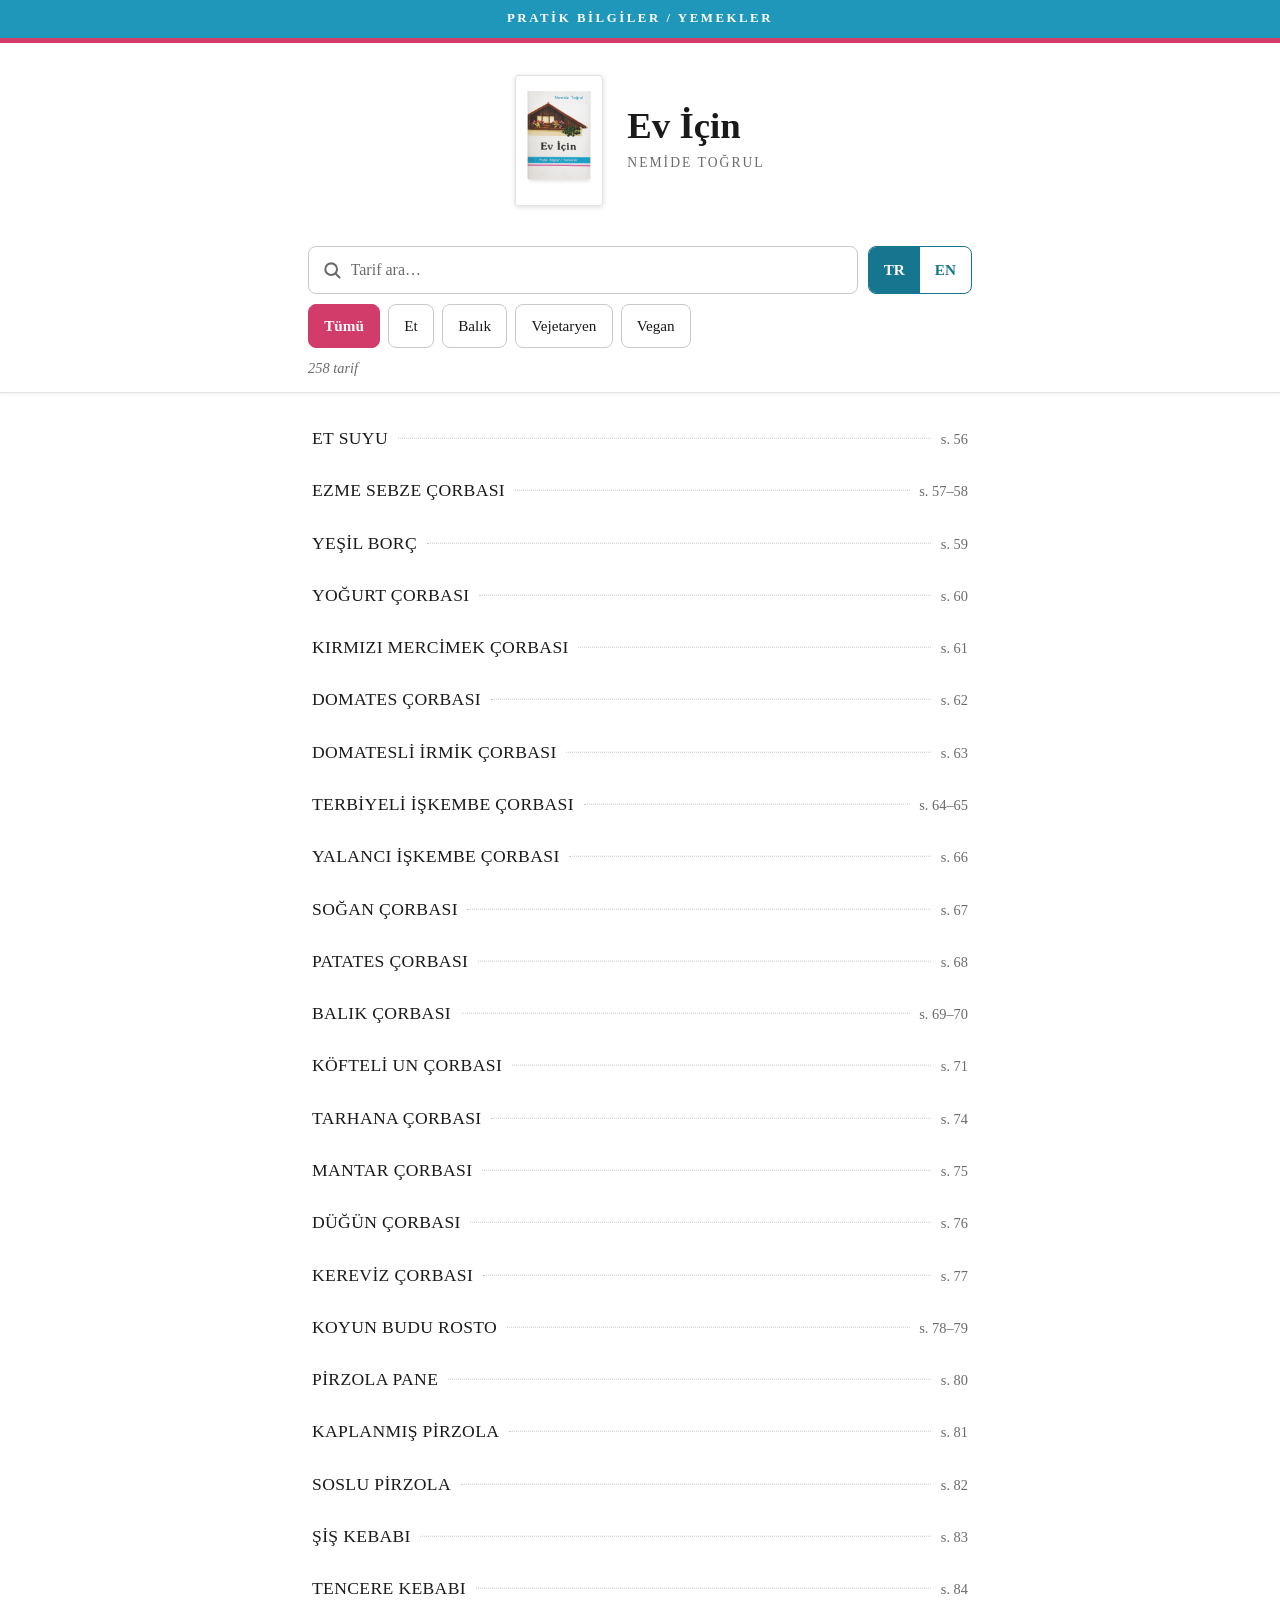
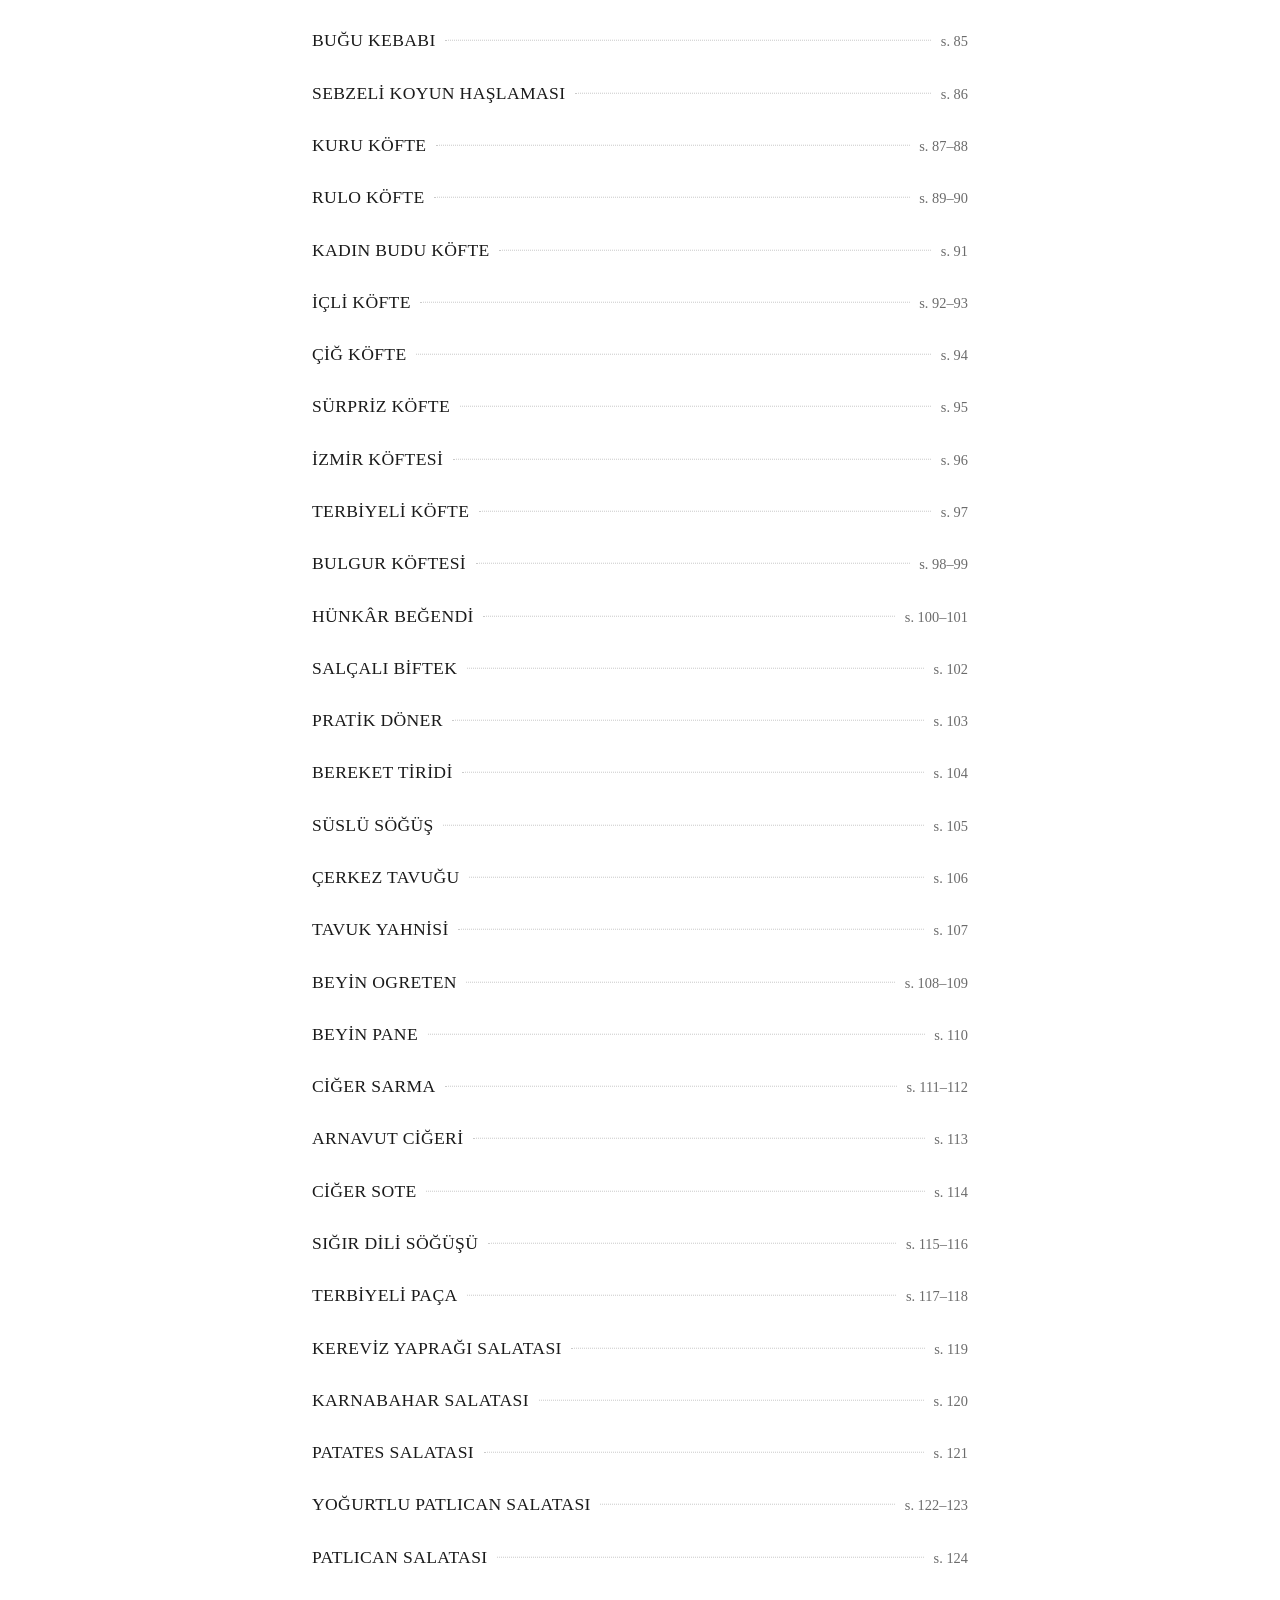
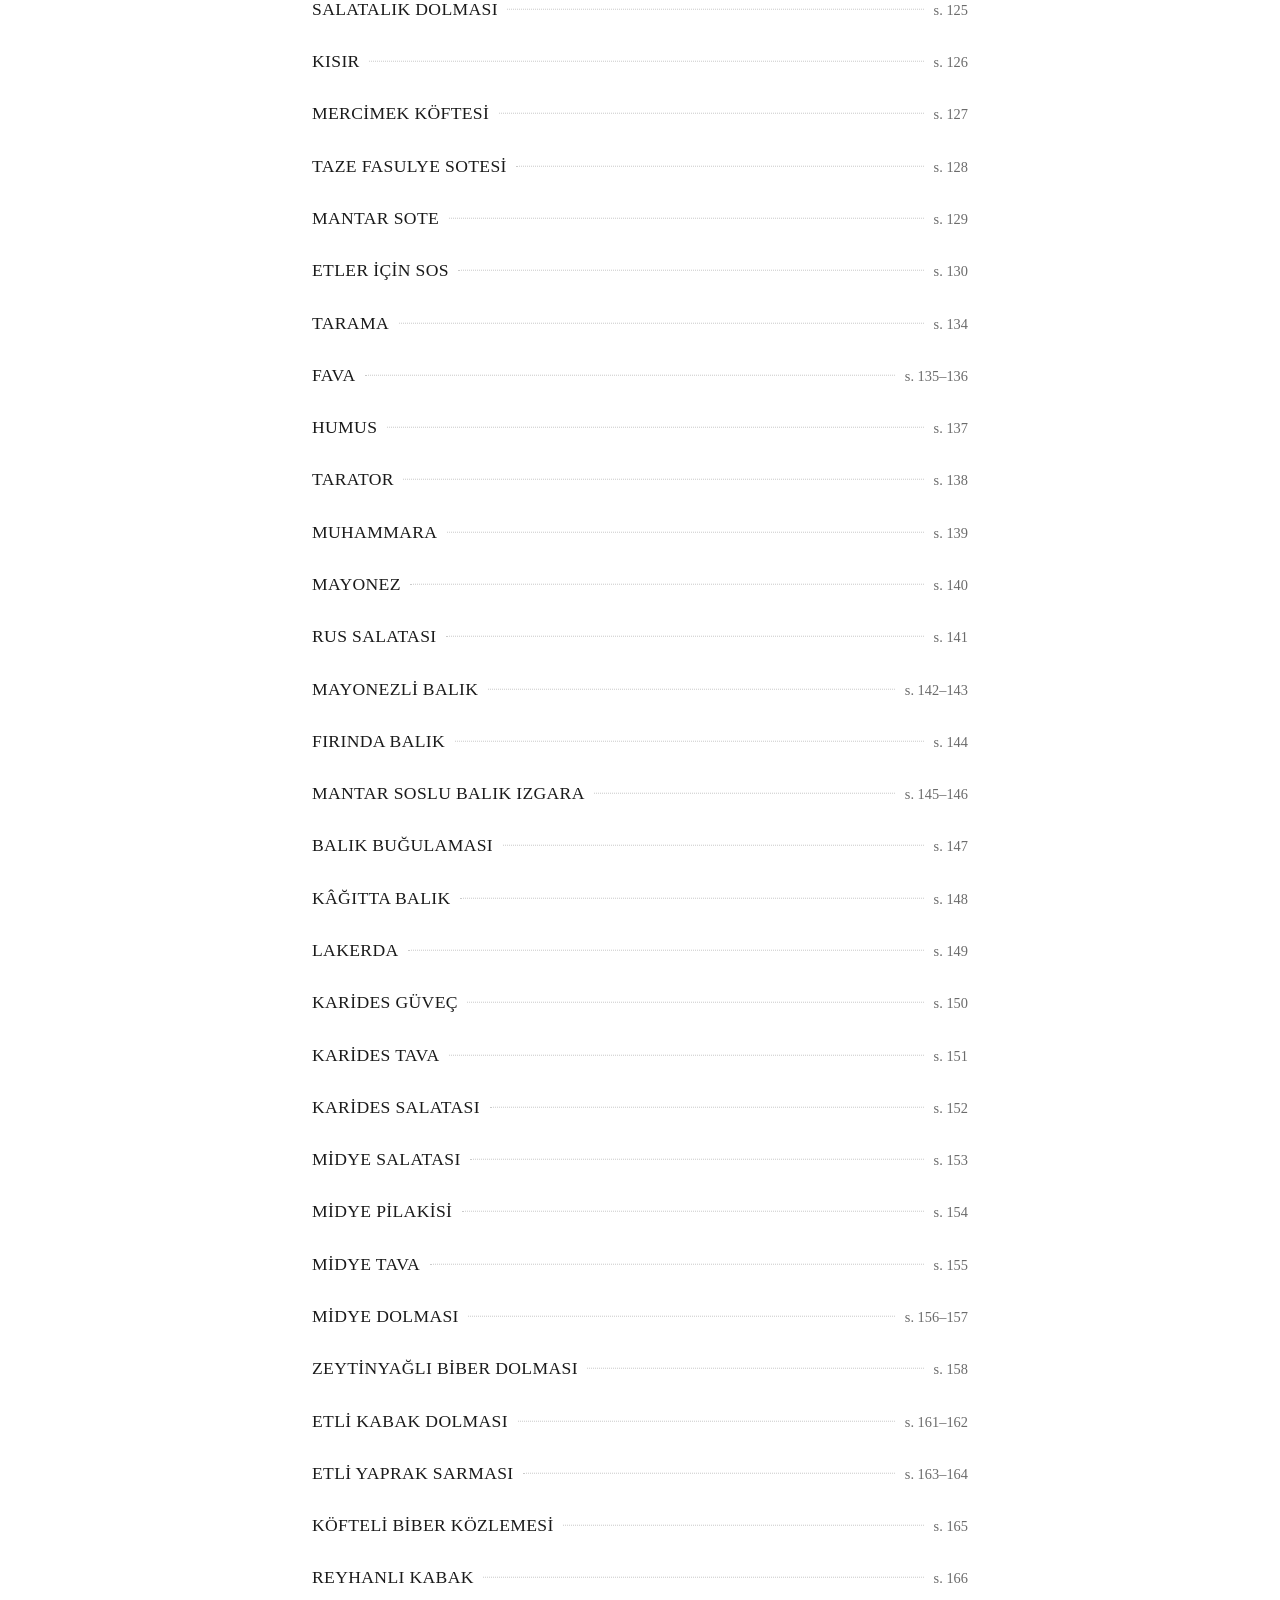
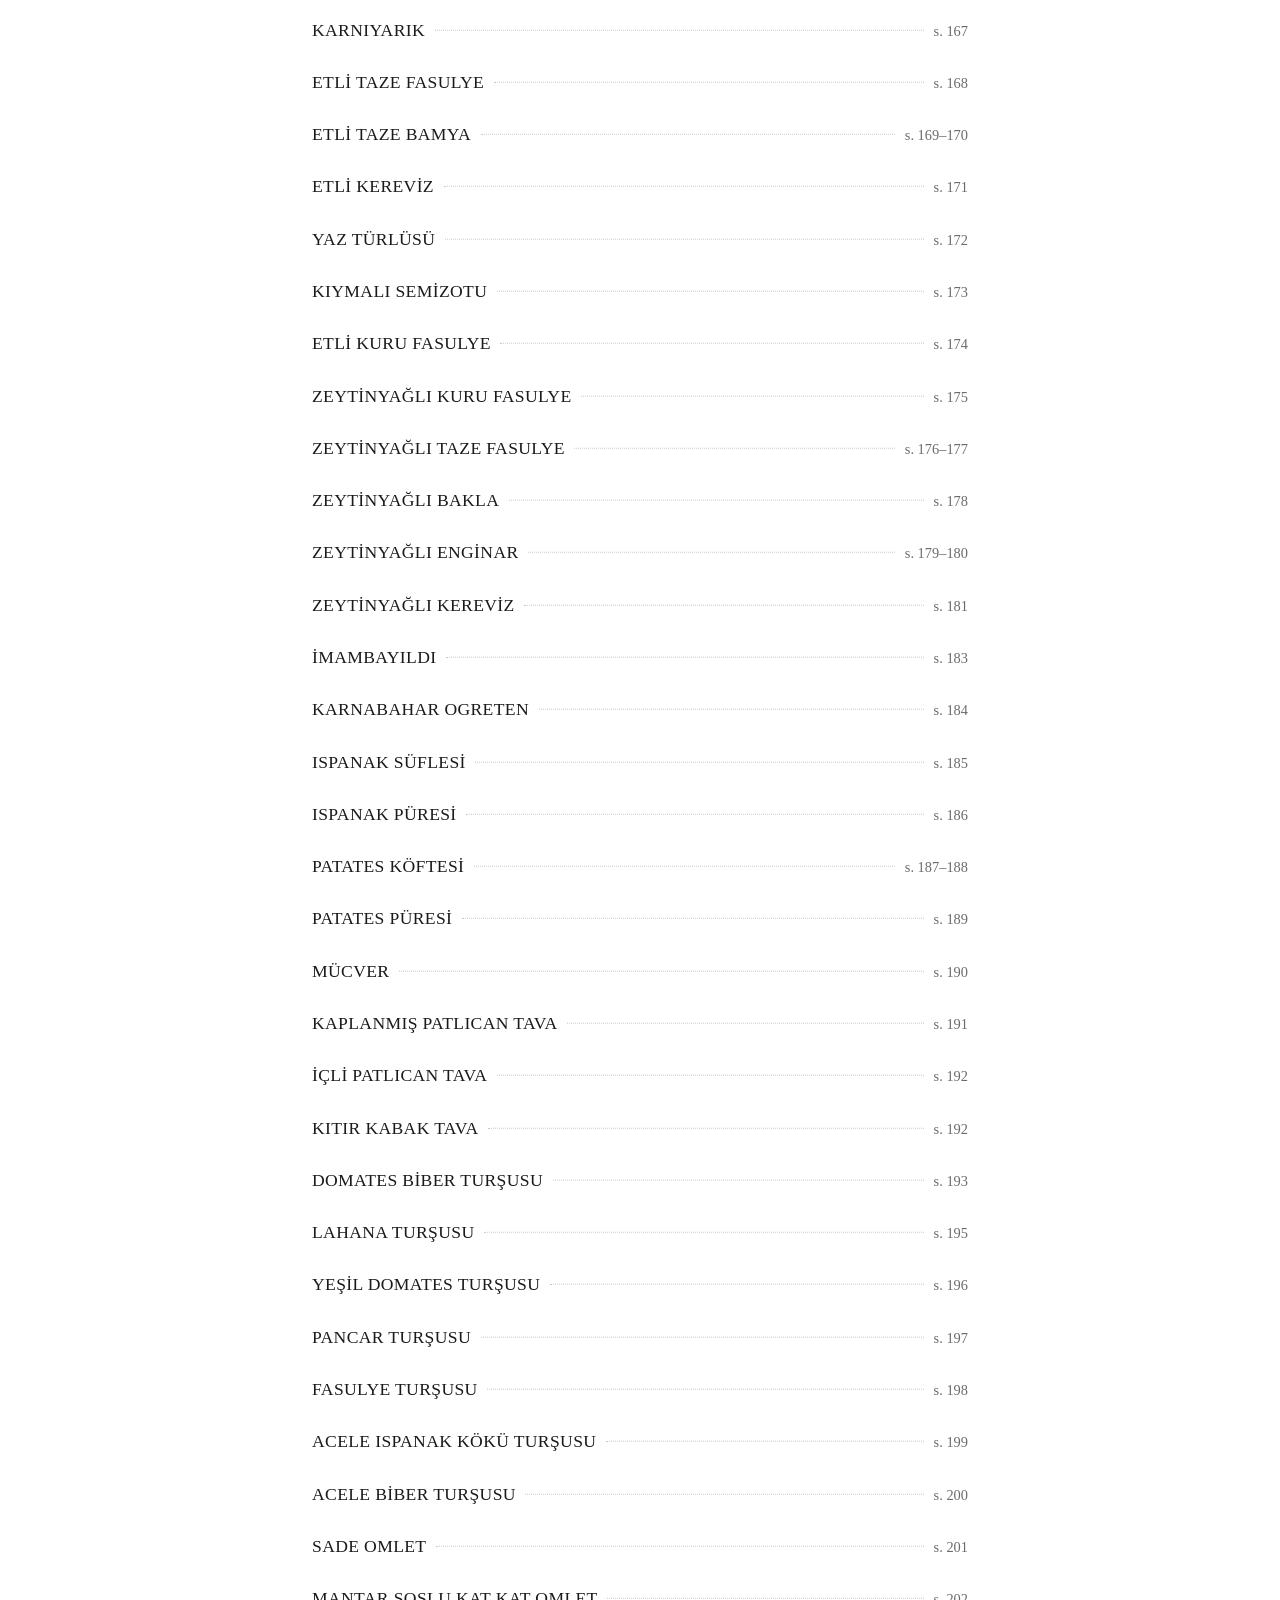
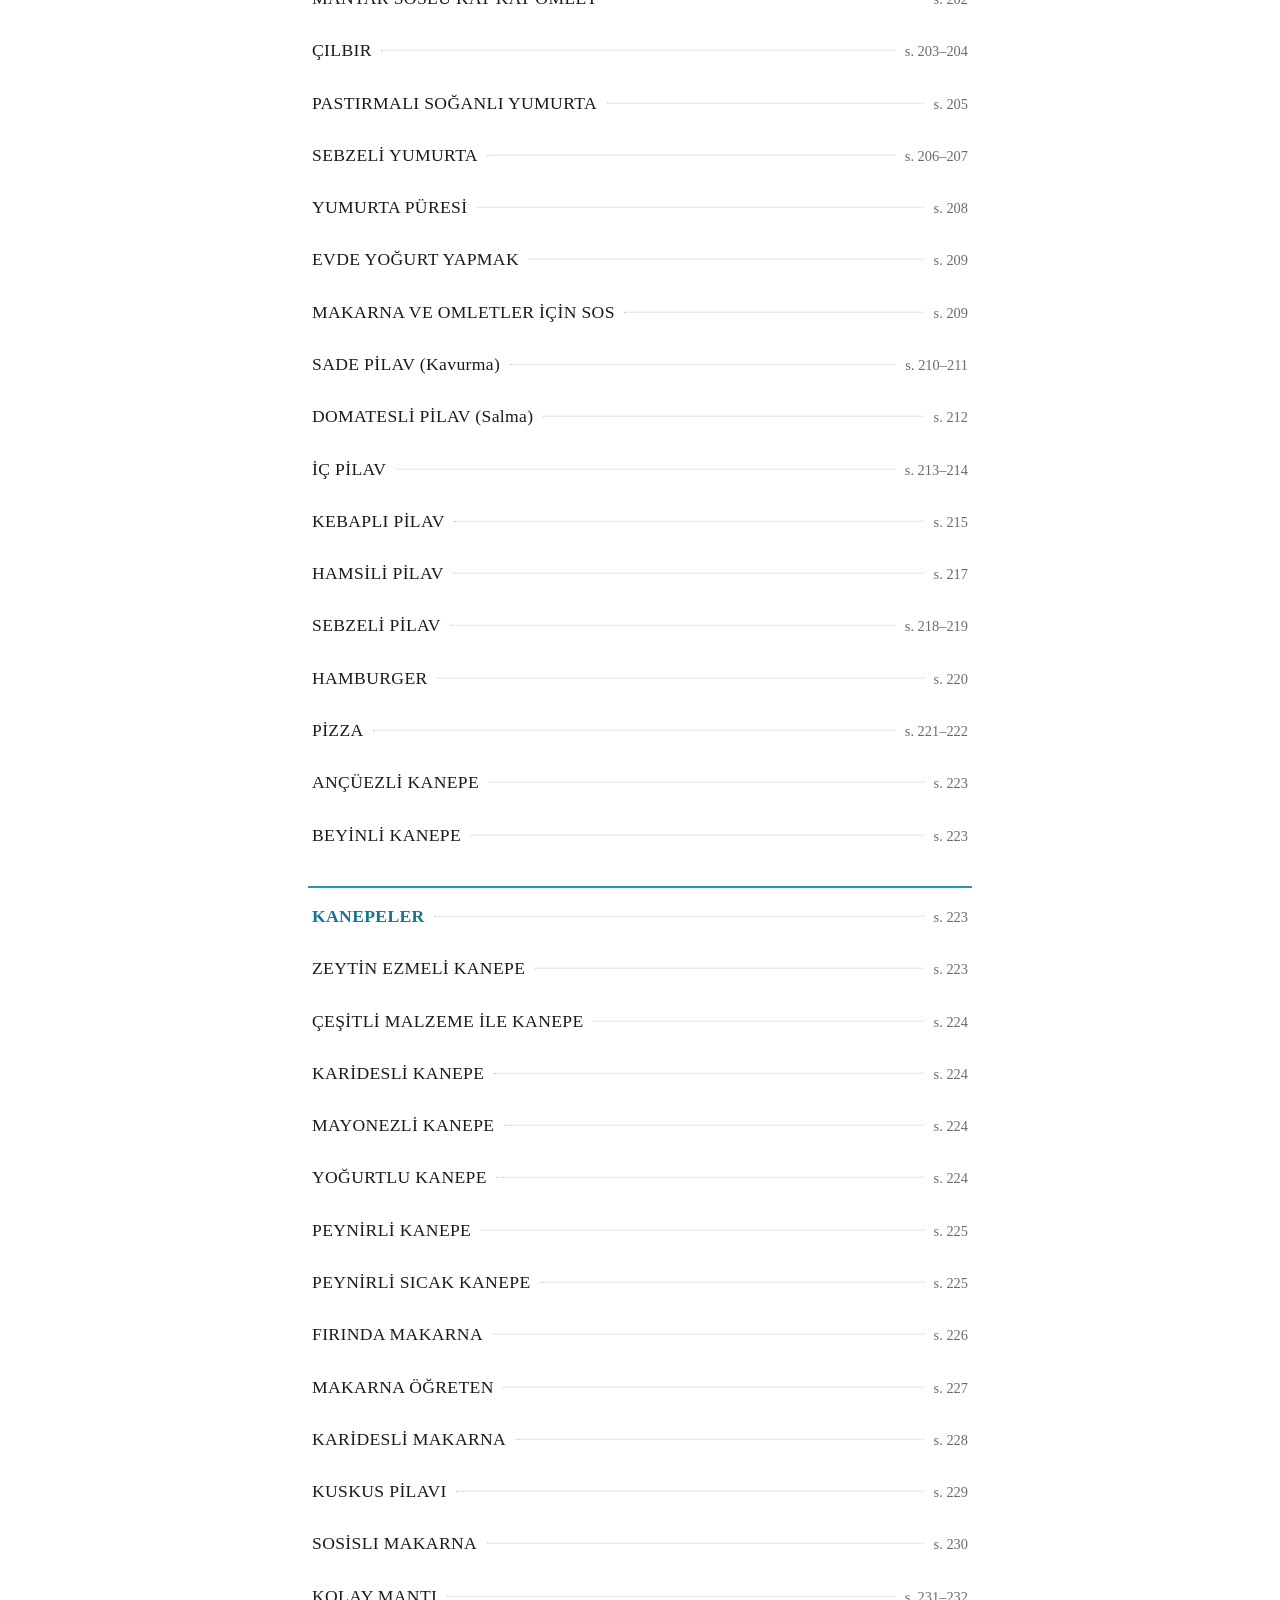
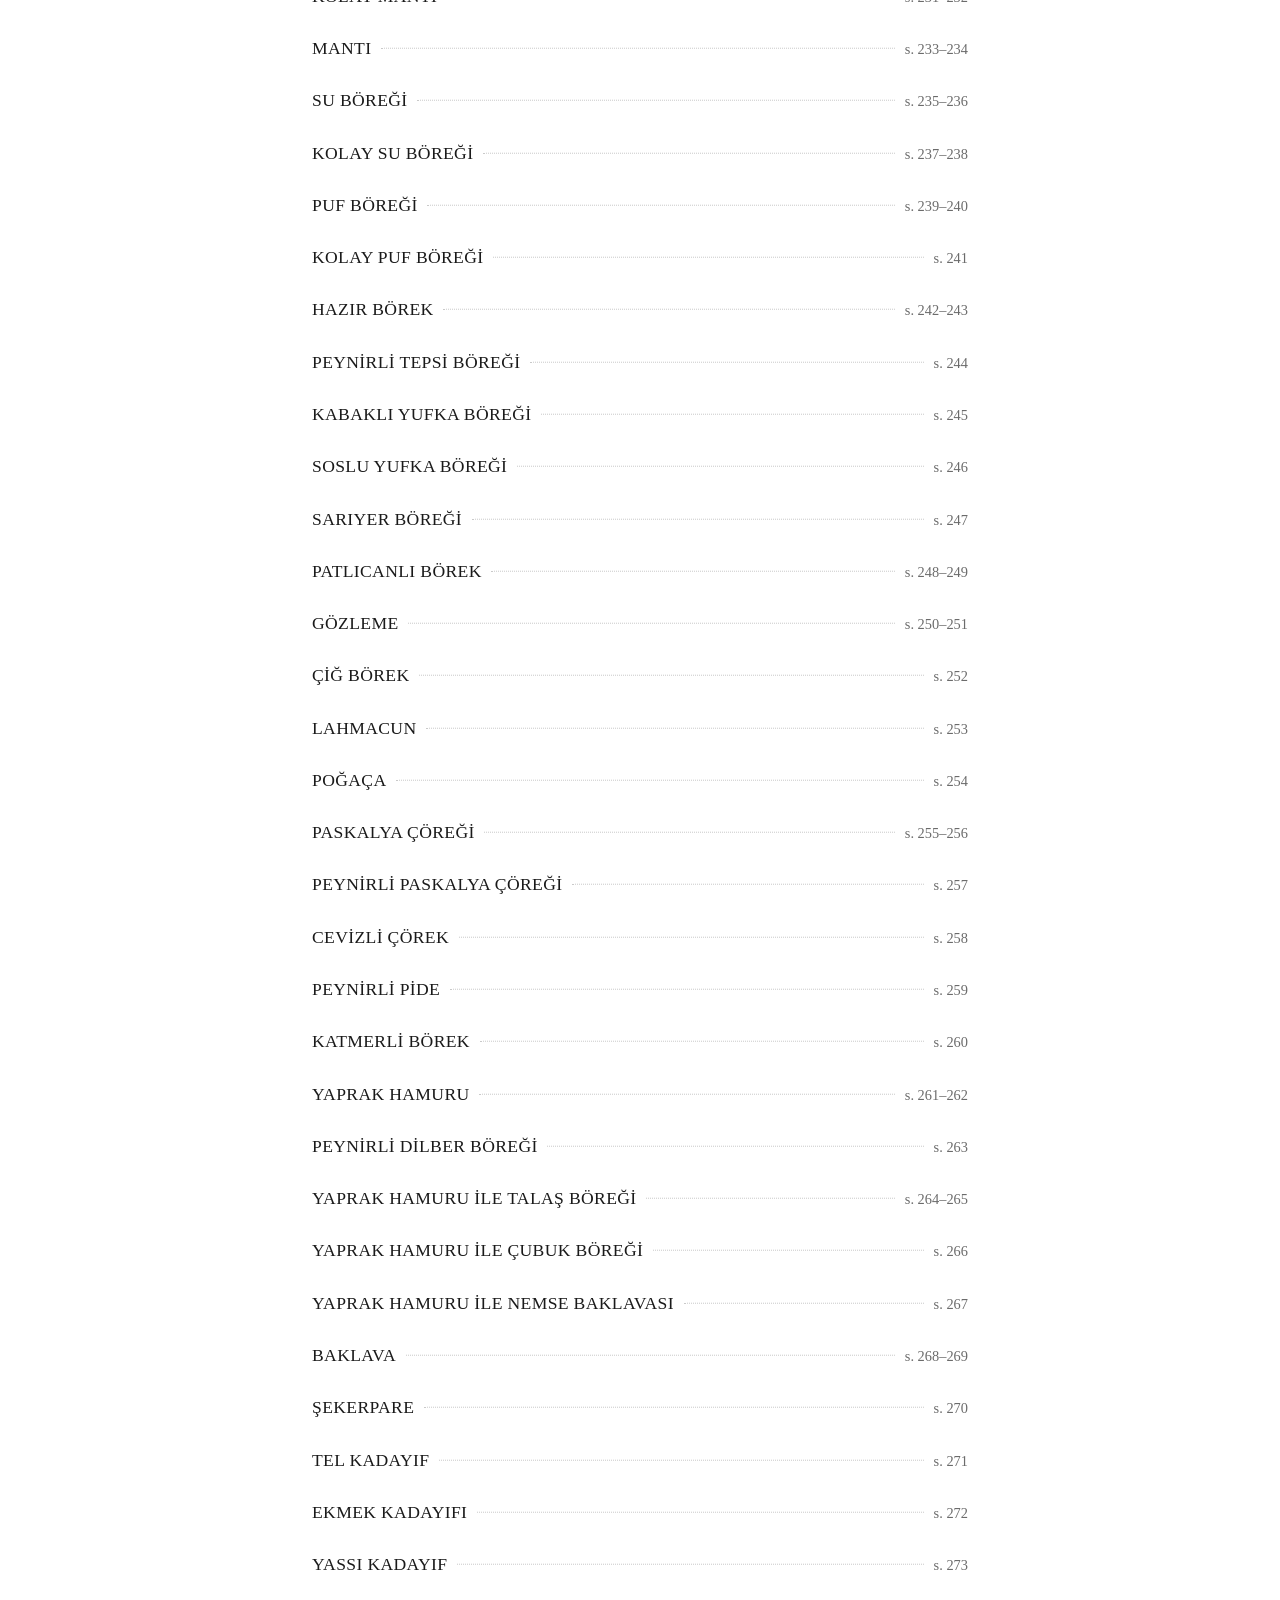
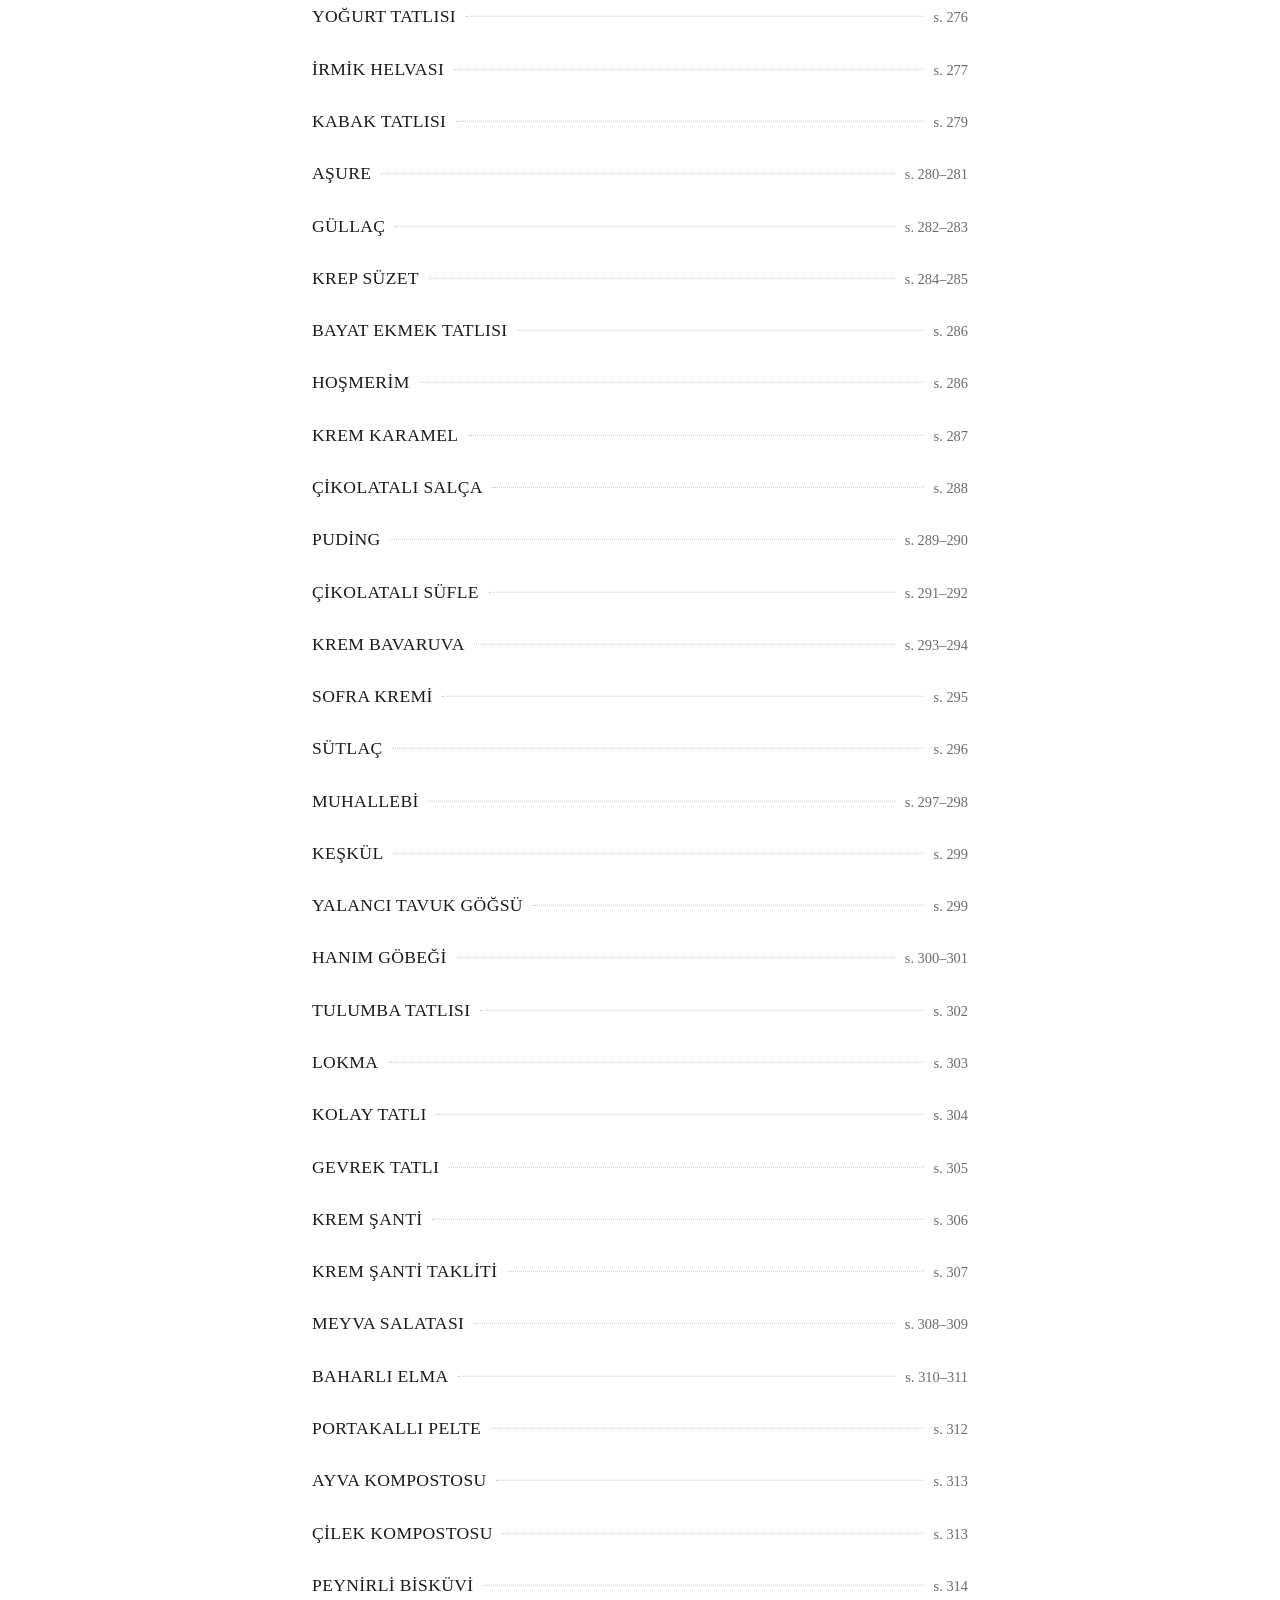
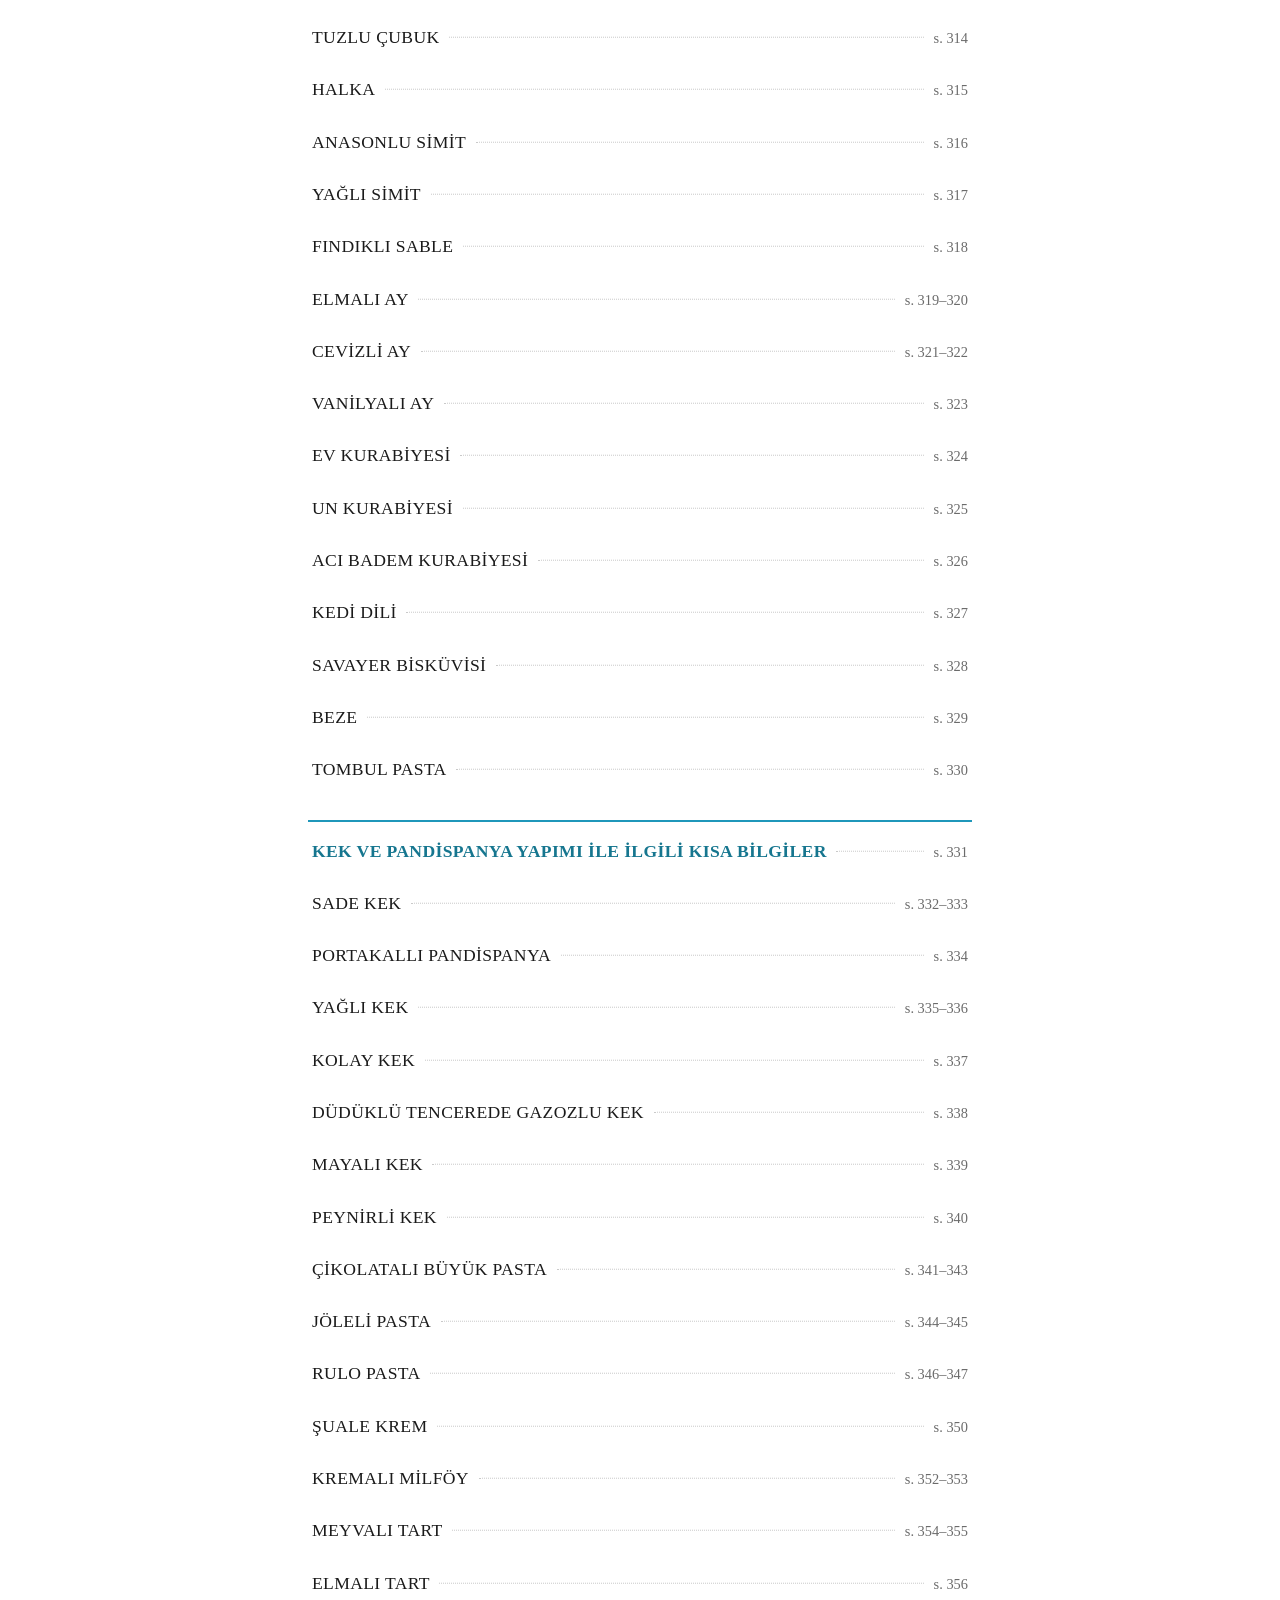
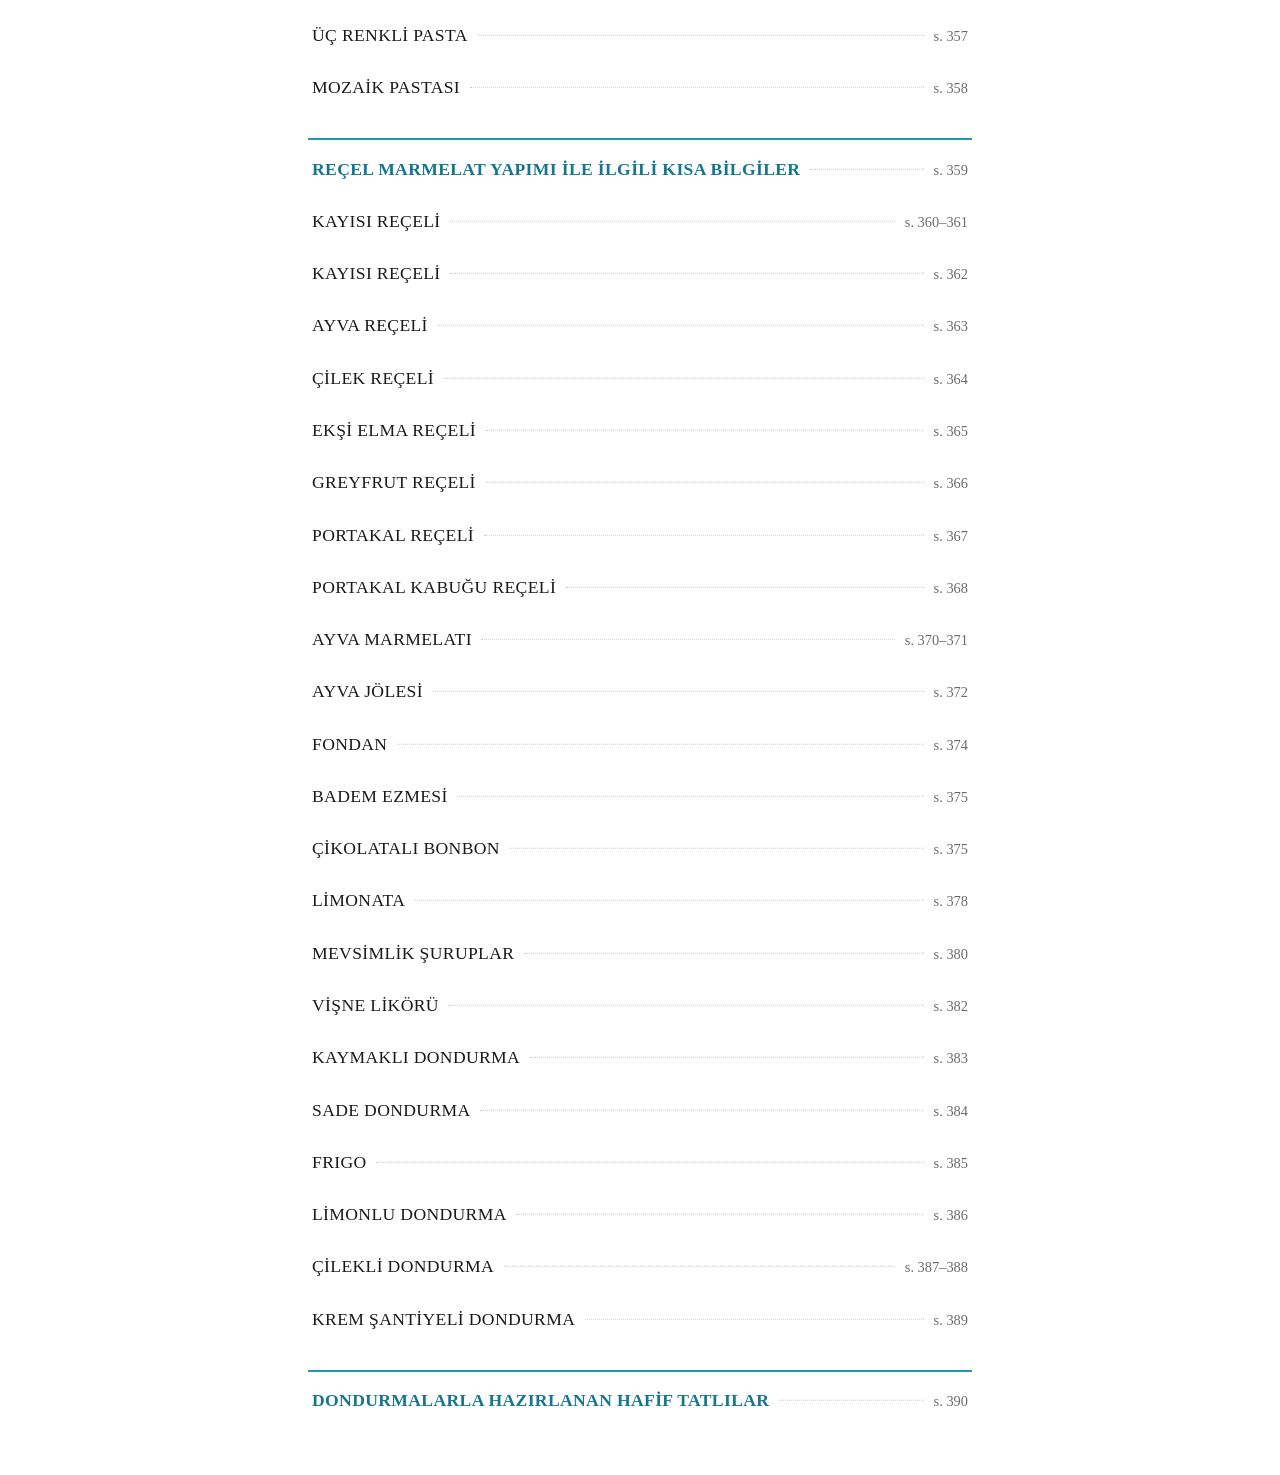
==== commit e99ccefa: "Second redesign, time for user feedback" ====
--- a/index.html
+++ b/index.html
@@ -3,20 +3,19 @@
 <head>
   <meta charset="UTF-8">
   <meta name="viewport" content="width=device-width, initial-scale=1.0">
-  <meta name="theme-color" content="#faf6ec">
+  <meta name="theme-color" content="#1f97ba">
   <title>Ev İçin</title>
-  <link rel="preconnect" href="https://fonts.googleapis.com">
-  <link rel="preconnect" href="https://fonts.gstatic.com" crossorigin>
-  <link href="https://fonts.googleapis.com/css2?family=Fraunces:opsz,wght@9..144,700;9..144,900&family=Lora:ital,wght@0,400;0,500;0,600;0,700;1,400&display=swap" rel="stylesheet">
   <link rel="stylesheet" href="style.css">
 </head>
 <body>
+  <div class="band">Pratik Bilgiler / Yemekler</div>
   <div class="wrap">
     <header class="masthead">
-      <p class="masthead-author">Nemide Toğrul</p>
-      <h1 class="masthead-title">Ev İçin</h1>
-      <p><span class="masthead-band" id="masthead-band">Pratik Bilgiler / Yemekler</span></p>
-      <hr class="masthead-rule">
+      <img src="images/cover.png" alt="Ev İçin — kitap kapağı" class="cover-thumb" width="88" height="132">
+      <div>
+        <h1>Ev İçin</h1>
+        <p class="masthead-author">Nemide Toğrul</p>
+      </div>
     </header>
   </div>
 
@@ -65,7 +64,6 @@
 
     const STRINGS = {
       tr: {
-        band: 'Pratik Bilgiler / Yemekler',
         searchPlaceholder: 'Tarif ara…',
         searchLabel: 'Tarif ara',
         clearLabel: 'Aramayı temizle',
@@ -76,7 +74,6 @@
         loadError: 'Tarif listesi yüklenemedi.',
       },
       en: {
-        band: 'Practical Tips / Recipes',
         searchPlaceholder: 'Search recipes…',
         searchLabel: 'Search recipes',
         clearLabel: 'Clear search',
@@ -183,7 +180,6 @@
       document.getElementById('btn-tr').setAttribute('aria-pressed', lang === 'tr');
       document.getElementById('btn-en').setAttribute('aria-pressed', lang === 'en');
 
-      document.getElementById('masthead-band').textContent = t.band;
       const input = document.getElementById('search');
       input.placeholder = t.searchPlaceholder;
       input.setAttribute('aria-label', t.searchLabel);
--- a/style.css
+++ b/style.css
@@ -1,24 +1,21 @@
 /* ============================================================
-   Ev İçin — design system
-   Palette and typography drawn from the book's own cover:
-   warm paper, teal header band, magenta title strip, bold serif.
-   Built for readability first: large type, 44px+ touch targets,
-   controls always visible in a sticky toolbar.
+   Ev İçin — minimalist design
+   White paper, plain Georgia, and the two colors of the book's
+   cover (blue band, magenta strip) used only as accents.
+   Readability first: large type, 44px+ touch targets, controls
+   always visible in a sticky toolbar.
    ============================================================ */
 
 :root {
-  --paper: #faf6ec;
-  --paper-deep: #f2ebda;
-  --card: #fffdf5;
-  --ink: #2b2118;
-  --ink-soft: #6f6354;
-  --teal: #14808d;
-  --teal-deep: #0c5f6a;
-  --magenta: #c2266b;
-  --magenta-deep: #a01956;
-  --rule: #ddd1b8;
-  --leader: #c8bb9d;
-  --shadow: 0 2px 10px rgba(43, 33, 24, 0.08);
+  --bg: #ffffff;
+  --ink: #1a1a1a;
+  --muted: #6b6b6b;
+  --line: #e3e3e3;
+  --line-dark: #c9c9c9;
+  --blue: #1f97ba;
+  --blue-dark: #16768f;
+  --magenta: #d23c6b;
+  --magenta-dark: #b32a56;
 }
 
 *, *::before, *::after {
@@ -30,73 +27,77 @@
 }
 
 body {
-  font-family: 'Lora', Georgia, 'Times New Roman', serif;
-  font-size: 1.125rem;
+  font-family: Georgia, 'Times New Roman', serif;
+  font-size: 1.1rem;
   line-height: 1.7;
   color: var(--ink);
-  background-color: var(--paper);
-  background-image: url("data:image/svg+xml,%3Csvg xmlns='http://www.w3.org/2000/svg' width='160' height='160'%3E%3Cfilter id='n'%3E%3CfeTurbulence type='fractalNoise' baseFrequency='0.9' numOctaves='2'/%3E%3C/filter%3E%3Crect width='160' height='160' filter='url(%23n)' opacity='0.035'/%3E%3C/svg%3E");
+  background: var(--bg);
   margin: 0;
-  padding: 0 1.25rem 3rem;
+  padding-bottom: 3rem;
 }
 
 .wrap {
-  max-width: 46rem;
+  max-width: 44rem;
   margin: 0 auto;
+  padding: 0 1.25rem;
 }
 
 a {
-  color: var(--teal-deep);
+  color: var(--blue-dark);
 }
 
 :focus-visible {
-  outline: 3px solid var(--magenta);
+  outline: 3px solid var(--blue);
   outline-offset: 2px;
   border-radius: 4px;
 }
 
+/* ---------------- Cover band ---------------- */
+/* The blue strip from the book's cover, magenta rule beneath it */
+
+.band {
+  background: var(--blue);
+  color: #fff;
+  text-align: center;
+  font-size: 0.8rem;
+  font-weight: bold;
+  letter-spacing: 0.2em;
+  text-transform: uppercase;
+  padding: 0.5rem 1rem;
+  border-bottom: 5px solid var(--magenta);
+}
+
 /* ---------------- Masthead (index) ---------------- */
 
 .masthead {
-  text-align: center;
-  padding: 2.25rem 0 1.5rem;
+  display: flex;
+  align-items: center;
+  justify-content: center;
+  gap: 1.5rem;
+  padding: 2rem 0 1.75rem;
+}
+
+.cover-thumb {
+  width: 88px;
+  height: auto;
+  flex-shrink: 0;
+  border: 1px solid var(--line);
+  border-radius: 3px;
+  box-shadow: 0 1px 5px rgba(0, 0, 0, 0.15);
+}
+
+.masthead h1 {
+  font-size: 2.3rem;
+  line-height: 1.1;
+  margin: 0;
 }
 
 .masthead-author {
-  margin: 0;
+  margin: 0.3rem 0 0;
   font-size: 0.85rem;
-  font-weight: 600;
-  letter-spacing: 0.35em;
+  letter-spacing: 0.15em;
   text-transform: uppercase;
-  color: var(--teal-deep);
-}
-
-.masthead-title {
-  font-family: 'Fraunces', Georgia, serif;
-  font-weight: 900;
-  font-size: clamp(2.75rem, 9vw, 4.25rem);
-  line-height: 1.05;
-  margin: 0.35rem 0 0.9rem;
-  letter-spacing: -0.01em;
-}
-
-.masthead-band {
-  display: inline-block;
-  background: var(--magenta);
-  color: #fff;
-  font-size: 0.85rem;
-  font-weight: 600;
-  letter-spacing: 0.14em;
-  text-transform: uppercase;
-  padding: 0.4em 1.4em;
-  border-radius: 2px;
-}
-
-.masthead-rule {
-  border: none;
-  border-top: 3px double var(--teal);
-  width: 9rem;
-  margin: 1.4rem auto 0;
+  color: var(--muted);
 }
 
 /* ---------------- Sticky toolbar ---------------- */
@@ -105,19 +106,15 @@
   position: sticky;
   top: 0;
   z-index: 10;
-  background: var(--paper);
-  padding: 0.85rem 0 0.75rem;
-  border-bottom: 2px solid var(--teal);
-  box-shadow: var(--shadow);
-  /* bleed to the viewport edges so content scrolls behind it cleanly */
-  margin: 0 -1.25rem;
-  padding-left: 1.25rem;
-  padding-right: 1.25rem;
+  background: var(--bg);
+  border-bottom: 1px solid var(--line);
+  box-shadow: 0 1px 4px rgba(0, 0, 0, 0.06);
 }
 
 .toolbar-inner {
-  max-width: 46rem;
+  max-width: 44rem;
   margin: 0 auto;
+  padding: 0.75rem 1.25rem 0.7rem;
 }
 
 .search-row {
@@ -135,45 +132,44 @@
 .search-box input {
   width: 100%;
   font-family: inherit;
-  font-size: 1.05rem;
+  font-size: 1rem;
   color: var(--ink);
-  background: var(--card);
-  border: 2px solid var(--ink-soft);
-  border-radius: 999px;
-  padding: 0.65rem 3rem 0.65rem 2.8rem;
+  background: var(--bg);
+  border: 1px solid var(--line-dark);
+  border-radius: 8px;
+  padding: 0.6rem 2.9rem 0.6rem 2.6rem;
   min-height: 48px;
 }
 
 .search-box input::placeholder {
-  color: var(--ink-soft);
-  opacity: 0.8;
+  color: var(--muted);
 }
 
 .search-box input:focus {
-  border-color: var(--teal);
-  outline: 3px solid rgba(20, 128, 141, 0.25);
+  border-color: var(--blue);
+  outline: 3px solid rgba(31, 151, 186, 0.25);
   outline-offset: 0;
 }
 
 .search-icon {
   position: absolute;
-  left: 1rem;
+  left: 0.9rem;
   top: 50%;
   transform: translateY(-50%);
   pointer-events: none;
-  color: var(--ink-soft);
+  color: var(--muted);
 }
 
 .search-clear {
   position: absolute;
-  right: 0.45rem;
+  right: 0.4rem;
   top: 50%;
   transform: translateY(-50%);
   width: 38px;
   height: 38px;
   border: none;
-  border-radius: 50%;
-  background: var(--paper-deep);
+  border-radius: 6px;
+  background: #efefef;
   color: var(--ink);
   font-size: 1.3rem;
   line-height: 1;
@@ -188,7 +184,7 @@
 }
 
 .search-clear:hover {
-  background: var(--rule);
+  background: var(--line);
 }
 
 /* Language switch — segmented TR / EN */
@@ -196,21 +192,21 @@
 .lang-switch {
   display: flex;
   flex-shrink: 0;
-  border: 2px solid var(--teal);
-  border-radius: 999px;
+  border: 1px solid var(--blue-dark);
+  border-radius: 8px;
   overflow: hidden;
-  background: var(--card);
+  background: var(--bg);
 }
 
 .lang-btn {
   font-family: inherit;
-  font-size: 1rem;
-  font-weight: 700;
+  font-size: 0.95rem;
+  font-weight: bold;
   border: none;
   background: transparent;
-  color: var(--teal-deep);
-  padding: 0 1rem;
-  min-width: 3.4rem;
+  color: var(--blue-dark);
+  padding: 0 0.9rem;
+  min-width: 3.2rem;
   min-height: 44px;
   cursor: pointer;
   text-decoration: none;
@@ -220,52 +216,52 @@
 }
 
 .lang-btn.active {
-  background: var(--teal);
+  background: var(--blue-dark);
   color: #fff;
 }
 
 .lang-btn:hover:not(.active) {
-  background: var(--paper-deep);
-}
-
-/* Diet filter chips */
+  background: #f2f8fa;
+}
+
+/* Diet filter buttons */
 
 .filter-row {
   display: flex;
   flex-wrap: wrap;
   gap: 0.5rem;
-  margin-top: 0.7rem;
+  margin-top: 0.65rem;
 }
 
 .filter-btn {
   font-family: inherit;
   font-size: 0.95rem;
-  font-weight: 600;
   color: var(--ink);
-  background: var(--card);
-  border: 2px solid var(--rule);
-  border-radius: 999px;
-  padding: 0.4rem 1.05rem;
+  background: var(--bg);
+  border: 1px solid var(--line-dark);
+  border-radius: 8px;
+  padding: 0.35rem 0.95rem;
   min-height: 44px;
   cursor: pointer;
 }
 
 .filter-btn:hover:not(.active) {
   border-color: var(--magenta);
-  color: var(--magenta-deep);
+  color: var(--magenta-dark);
 }
 
 .filter-btn.active {
   background: var(--magenta);
   border-color: var(--magenta);
   color: #fff;
+  font-weight: bold;
 }
 
 .result-count {
-  margin: 0.55rem 0 0;
-  font-size: 0.92rem;
+  margin: 0.5rem 0 0;
+  font-size: 0.9rem;
   font-style: italic;
-  color: var(--ink-soft);
+  color: var(--muted);
 }
 
 /* ---------------- Recipe list (table of contents) ---------------- */
@@ -278,63 +274,52 @@
   list-style: none;
   padding: 0;
   margin: 0;
-  animation: rise 0.4s ease both;
-}
-
-@keyframes rise {
-  from { opacity: 0; transform: translateY(8px); }
-  to   { opacity: 1; transform: none; }
 }
 
 .toc a {
   display: flex;
   align-items: baseline;
   gap: 0.6rem;
-  padding: 0.75rem 0.5rem;
+  padding: 0.7rem 0.25rem;
   min-height: 48px;
   color: inherit;
   text-decoration: none;
-  border-radius: 8px;
-}
-
-.toc a:hover {
-  background: var(--paper-deep);
-  color: var(--teal-deep);
+}
+
+.toc a:hover .recipe-name {
+  color: var(--blue-dark);
+  text-decoration: underline;
 }
 
 .recipe-name {
-  font-weight: 500;
   letter-spacing: 0.02em;
 }
 
 .leader {
   flex: 1;
   min-width: 1.5rem;
-  border-bottom: 2px dotted var(--leader);
+  border-bottom: 1px dotted var(--line-dark);
   transform: translateY(-0.3em);
 }
 
 .page-num {
   font-variant-numeric: tabular-nums;
-  font-size: 0.95rem;
-  color: var(--ink-soft);
+  font-size: 0.9rem;
+  color: var(--muted);
   white-space: nowrap;
 }
 
 /* Section-intro entries act as chapter markers in the list */
 
 .toc-section a {
-  margin-top: 1.6rem;
-  border-top: 3px double var(--teal);
-  border-radius: 0 0 8px 8px;
-  padding-top: 1rem;
+  margin-top: 1.5rem;
+  border-top: 2px solid var(--blue);
+  padding-top: 0.9rem;
 }
 
 .toc-section .recipe-name {
-  font-family: 'Fraunces', Georgia, serif;
-  font-weight: 700;
-  font-size: 1.1rem;
-  color: var(--teal-deep);
+  font-weight: bold;
+  color: var(--blue-dark);
 }
 
 /* Empty state */
@@ -342,7 +327,7 @@
 .toc-empty {
   text-align: center;
   padding: 3rem 1rem;
-  color: var(--ink-soft);
+  color: var(--muted);
 }
 
 .toc-empty p {
@@ -352,24 +337,24 @@
 
 .btn-reset {
   font-family: inherit;
-  font-size: 1.05rem;
-  font-weight: 600;
+  font-size: 1rem;
+  font-weight: bold;
   color: #fff;
-  background: var(--teal);
+  background: var(--blue-dark);
   border: none;
-  border-radius: 999px;
-  padding: 0.7rem 1.8rem;
+  border-radius: 8px;
+  padding: 0.65rem 1.6rem;
   min-height: 48px;
   cursor: pointer;
 }
 
 .btn-reset:hover {
-  background: var(--teal-deep);
+  background: var(--blue);
 }
 
 .error, .loading {
-  padding: 2rem 0.5rem;
-  color: var(--ink-soft);
+  padding: 2rem 0.25rem;
+  color: var(--muted);
   font-style: italic;
 }
 
@@ -379,16 +364,15 @@
   position: sticky;
   top: 0;
   z-index: 10;
-  background: var(--paper);
-  border-bottom: 2px solid var(--teal);
-  box-shadow: var(--shadow);
-  margin: 0 -1.25rem;
-  padding: 0.6rem 1.25rem;
+  background: var(--bg);
+  border-bottom: 1px solid var(--line);
+  box-shadow: 0 1px 4px rgba(0, 0, 0, 0.06);
 }
 
 .topbar-inner {
-  max-width: 46rem;
+  max-width: 44rem;
   margin: 0 auto;
+  padding: 0.55rem 1.25rem;
   display: flex;
   align-items: center;
   gap: 0.6rem;
@@ -399,15 +383,15 @@
   align-items: center;
   gap: 0.4rem;
   min-height: 44px;
-  padding: 0 0.5rem 0 0.2rem;
-  font-weight: 700;
+  padding-right: 0.5rem;
+  font-weight: bold;
   text-decoration: none;
-  color: var(--teal-deep);
+  color: var(--blue-dark);
   white-space: nowrap;
 }
 
 .back-link:hover {
-  color: var(--magenta-deep);
+  text-decoration: underline;
 }
 
 .topbar-spacer {
@@ -421,17 +405,17 @@
   display: inline-flex;
   align-items: center;
   justify-content: center;
-  border: 2px solid var(--teal);
-  border-radius: 50%;
-  background: var(--card);
-  color: var(--teal-deep);
-  font-size: 1.25rem;
+  border: 1px solid var(--line-dark);
+  border-radius: 8px;
+  background: var(--bg);
+  color: var(--ink);
+  font-size: 1.2rem;
   text-decoration: none;
 }
 
 .nav-btn:hover {
-  background: var(--teal);
-  color: #fff;
+  border-color: var(--blue-dark);
+  color: var(--blue-dark);
 }
 
 .nav-btn.disabled {
@@ -442,41 +426,38 @@
 /* Recipe heading */
 
 .recipe-title {
-  font-family: 'Fraunces', Georgia, serif;
-  font-weight: 900;
-  font-size: clamp(1.9rem, 6vw, 2.7rem);
-  line-height: 1.15;
+  font-size: 1.9rem;
+  line-height: 1.2;
   margin: 1.6rem 0 0.2rem;
 }
 
 .recipe-meta {
   margin: 0 0 1.5rem;
+  font-size: 0.9rem;
+  font-style: italic;
+  color: var(--muted);
+}
+
+/* Recipe content */
+
+.recipe-content h2 {
   font-size: 0.95rem;
-  font-style: italic;
-  color: var(--ink-soft);
-}
-
-/* Ingredients card */
+  font-weight: bold;
+  text-transform: uppercase;
+  letter-spacing: 0.07em;
+  color: var(--muted);
+  margin: 2rem 0 0.6rem;
+}
 
 .ingredients-card {
-  background: var(--card);
-  border: 1px solid var(--rule);
-  border-left: 5px solid var(--magenta);
-  border-radius: 10px;
-  padding: 1.1rem 1.4rem 1.2rem;
-  margin: 1.5rem 0 2rem;
-}
-
-.recipe-content h2 {
-  font-family: 'Fraunces', Georgia, serif;
-  font-weight: 700;
-  font-size: 1.25rem;
-  color: var(--teal-deep);
-  margin: 0 0 0.6rem;
-}
-
-.recipe-content h2.steps-heading {
-  margin-top: 2rem;
+  background: #f7f7f7;
+  border-radius: 8px;
+  padding: 1rem 1.3rem 1.1rem;
+  margin: 1.5rem 0 0;
+}
+
+.ingredients-card h2 {
+  margin-top: 0;
 }
 
 .ingredients-card ul {
@@ -493,7 +474,7 @@
 }
 
 .ingredients-card li {
-  padding: 0.3rem 0 0.3rem 1.1rem;
+  padding: 0.25rem 0 0.25rem 1rem;
   position: relative;
   break-inside: avoid;
 }
@@ -502,9 +483,9 @@
   content: "";
   position: absolute;
   left: 0;
-  top: 0.95em;
-  width: 0.45em;
-  height: 0.45em;
+  top: 0.85em;
+  width: 0.35em;
+  height: 0.35em;
   border-radius: 50%;
   background: var(--magenta);
 }
@@ -521,35 +502,27 @@
 .steps li {
   counter-increment: step;
   display: grid;
-  grid-template-columns: 2.4rem 1fr;
-  gap: 0.5rem;
-  margin-bottom: 1.1rem;
+  grid-template-columns: 2.1rem 1fr;
+  gap: 0.4rem;
+  margin-bottom: 1rem;
 }
 
 .steps li::before {
   content: counter(step);
-  font-family: 'Fraunces', Georgia, serif;
-  font-weight: 700;
-  font-size: 1.5rem;
-  line-height: 1.25;
-  color: var(--teal);
+  font-weight: bold;
+  color: var(--blue-dark);
 }
 
 .recipe-note {
-  border-left: 4px solid var(--teal);
-  background: var(--paper-deep);
-  border-radius: 0 8px 8px 0;
-  padding: 0.8rem 1.1rem;
+  border-left: 3px solid var(--blue);
+  padding: 0.1rem 0 0.1rem 1rem;
   margin: 1.5rem 0;
   font-style: italic;
-  color: var(--ink-soft);
+  color: #555;
 }
 
 .recipe-content h3 {
-  font-family: 'Fraunces', Georgia, serif;
-  font-weight: 700;
-  font-size: 1.1rem;
-  color: var(--magenta-deep);
+  font-size: 1.05rem;
   margin: 2rem 0 0.4rem;
 }
 
@@ -557,36 +530,28 @@
   margin: 0 0 1rem;
 }
 
-/* Ornament + bottom navigation */
-
-.ornament {
-  text-align: center;
-  color: var(--teal);
-  font-size: 1.5rem;
-  margin: 2.5rem 0 1.5rem;
-}
+/* Bottom navigation */
 
 .bottom-nav {
   display: grid;
   grid-template-columns: 1fr 1fr;
   gap: 0.8rem;
-  margin-top: 0.5rem;
+  margin-top: 3rem;
 }
 
 .bnav {
   display: block;
-  background: var(--card);
-  border: 1px solid var(--rule);
-  border-radius: 10px;
-  padding: 0.85rem 1.1rem;
+  border: 1px solid var(--line-dark);
+  border-radius: 8px;
+  padding: 0.8rem 1.05rem;
   text-decoration: none;
   color: inherit;
   min-height: 48px;
 }
 
 .bnav:hover {
-  border-color: var(--teal);
-  background: var(--paper-deep);
+  border-color: var(--blue-dark);
+  background: #fafafa;
 }
 
 .bnav-next {
@@ -595,17 +560,17 @@
 
 .bnav-label {
   display: block;
-  font-size: 0.85rem;
-  font-weight: 700;
+  font-size: 0.8rem;
+  font-weight: bold;
   letter-spacing: 0.08em;
   text-transform: uppercase;
-  color: var(--teal-deep);
-  margin-bottom: 0.15rem;
+  color: var(--blue-dark);
+  margin-bottom: 0.1rem;
 }
 
 .bnav-name {
   display: block;
-  font-size: 0.98rem;
+  font-size: 0.95rem;
   line-height: 1.4;
 }
 
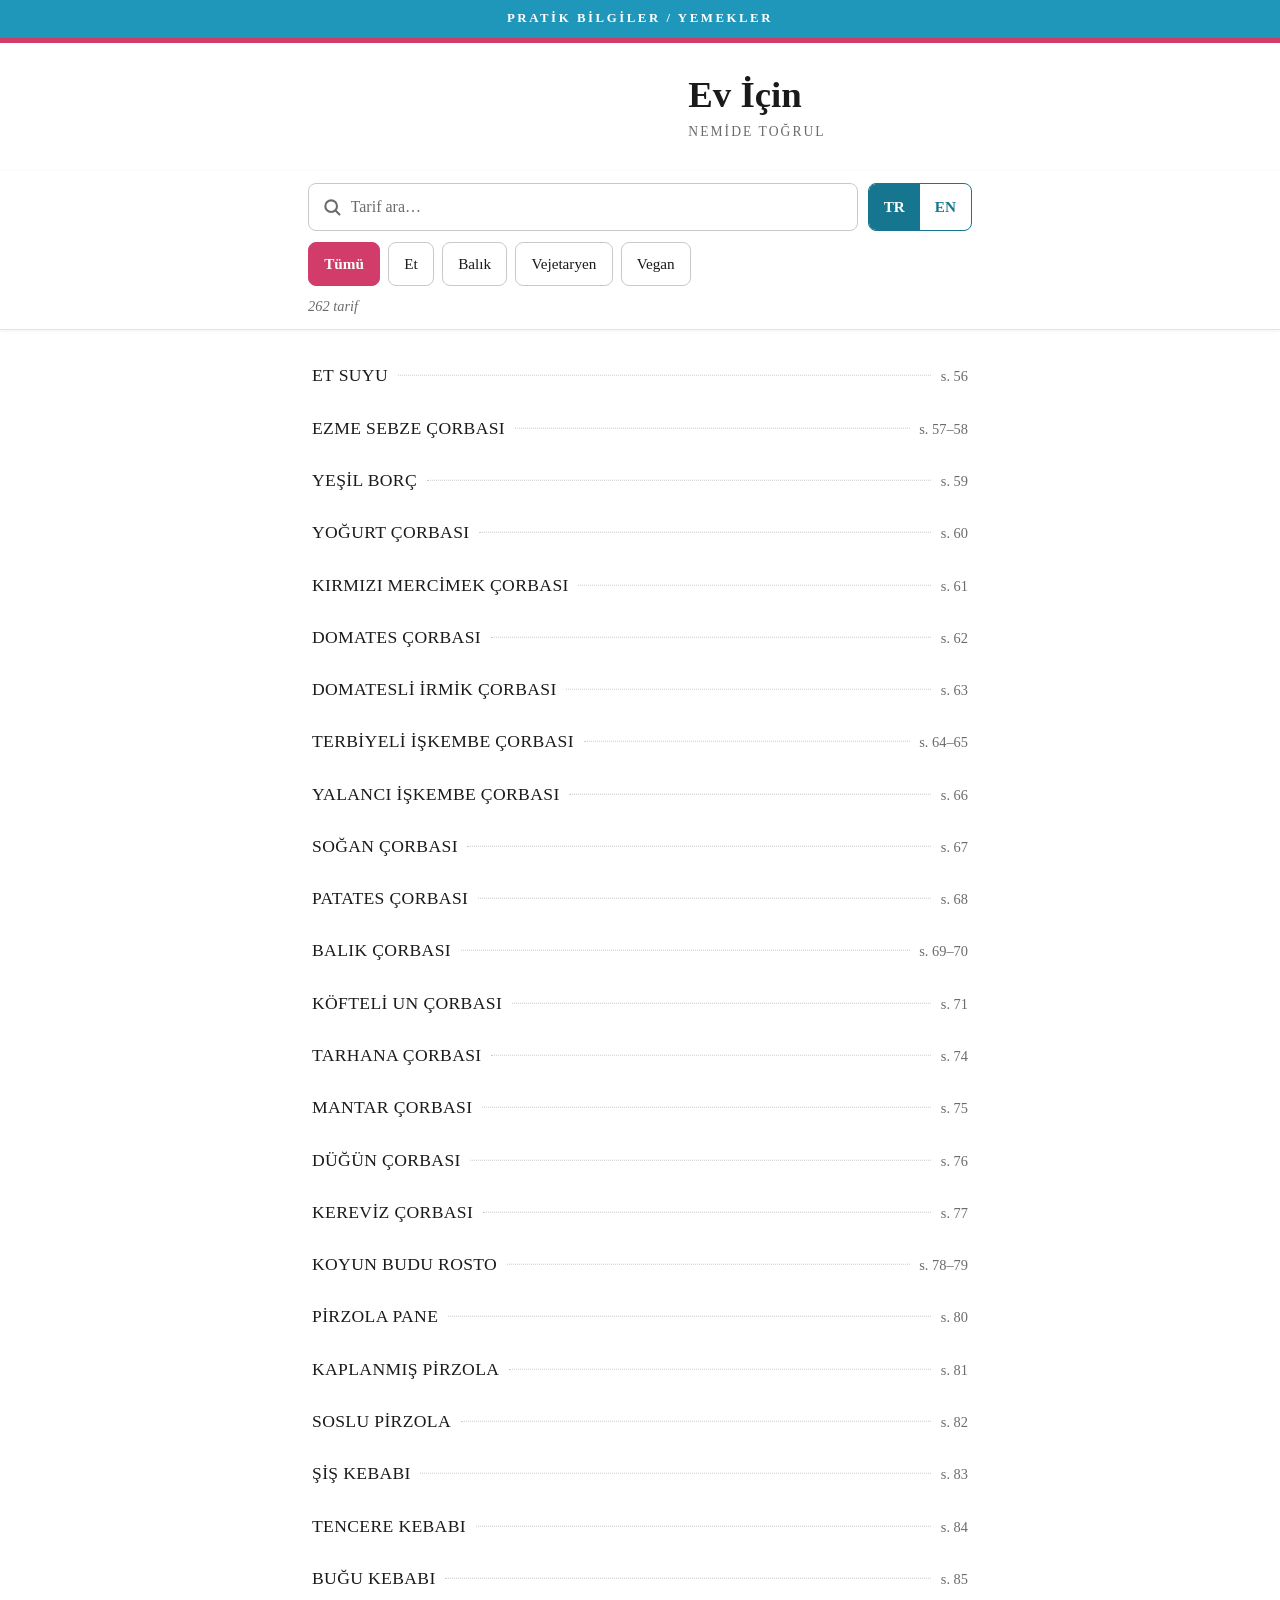
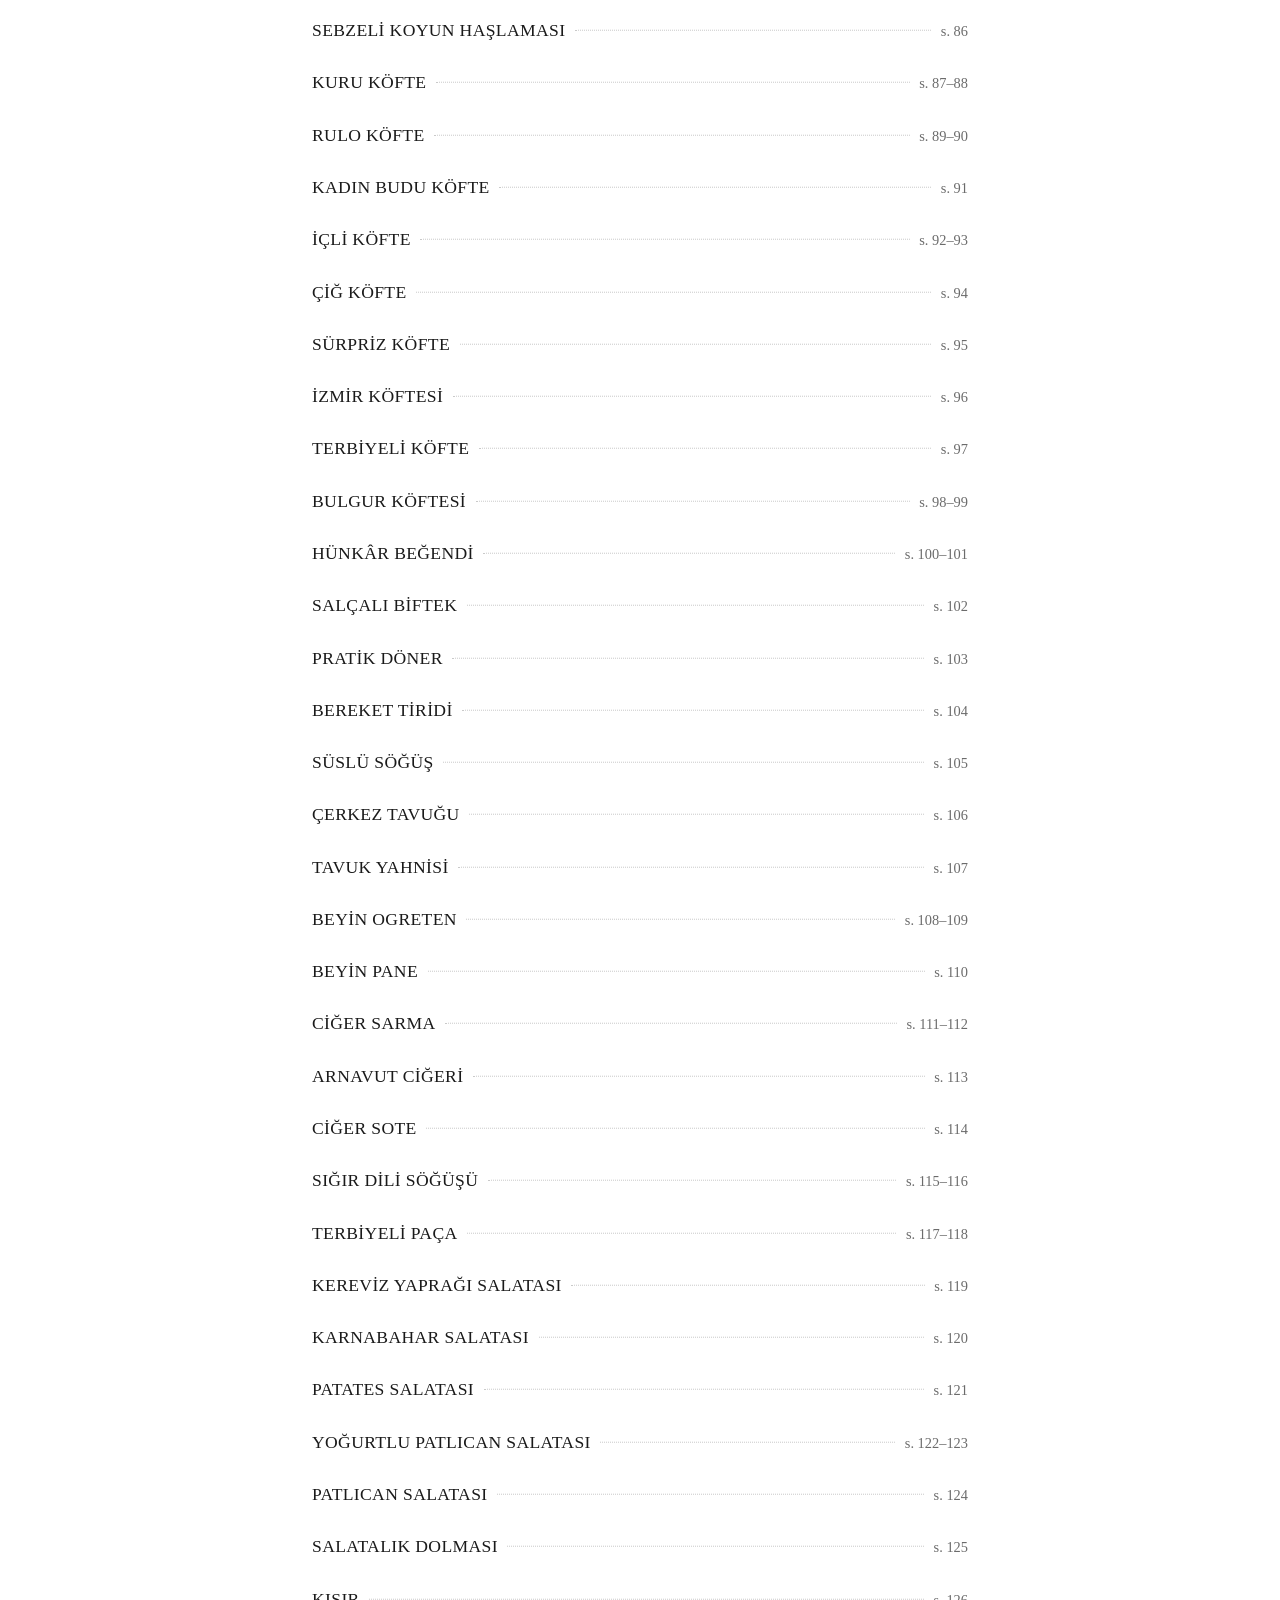
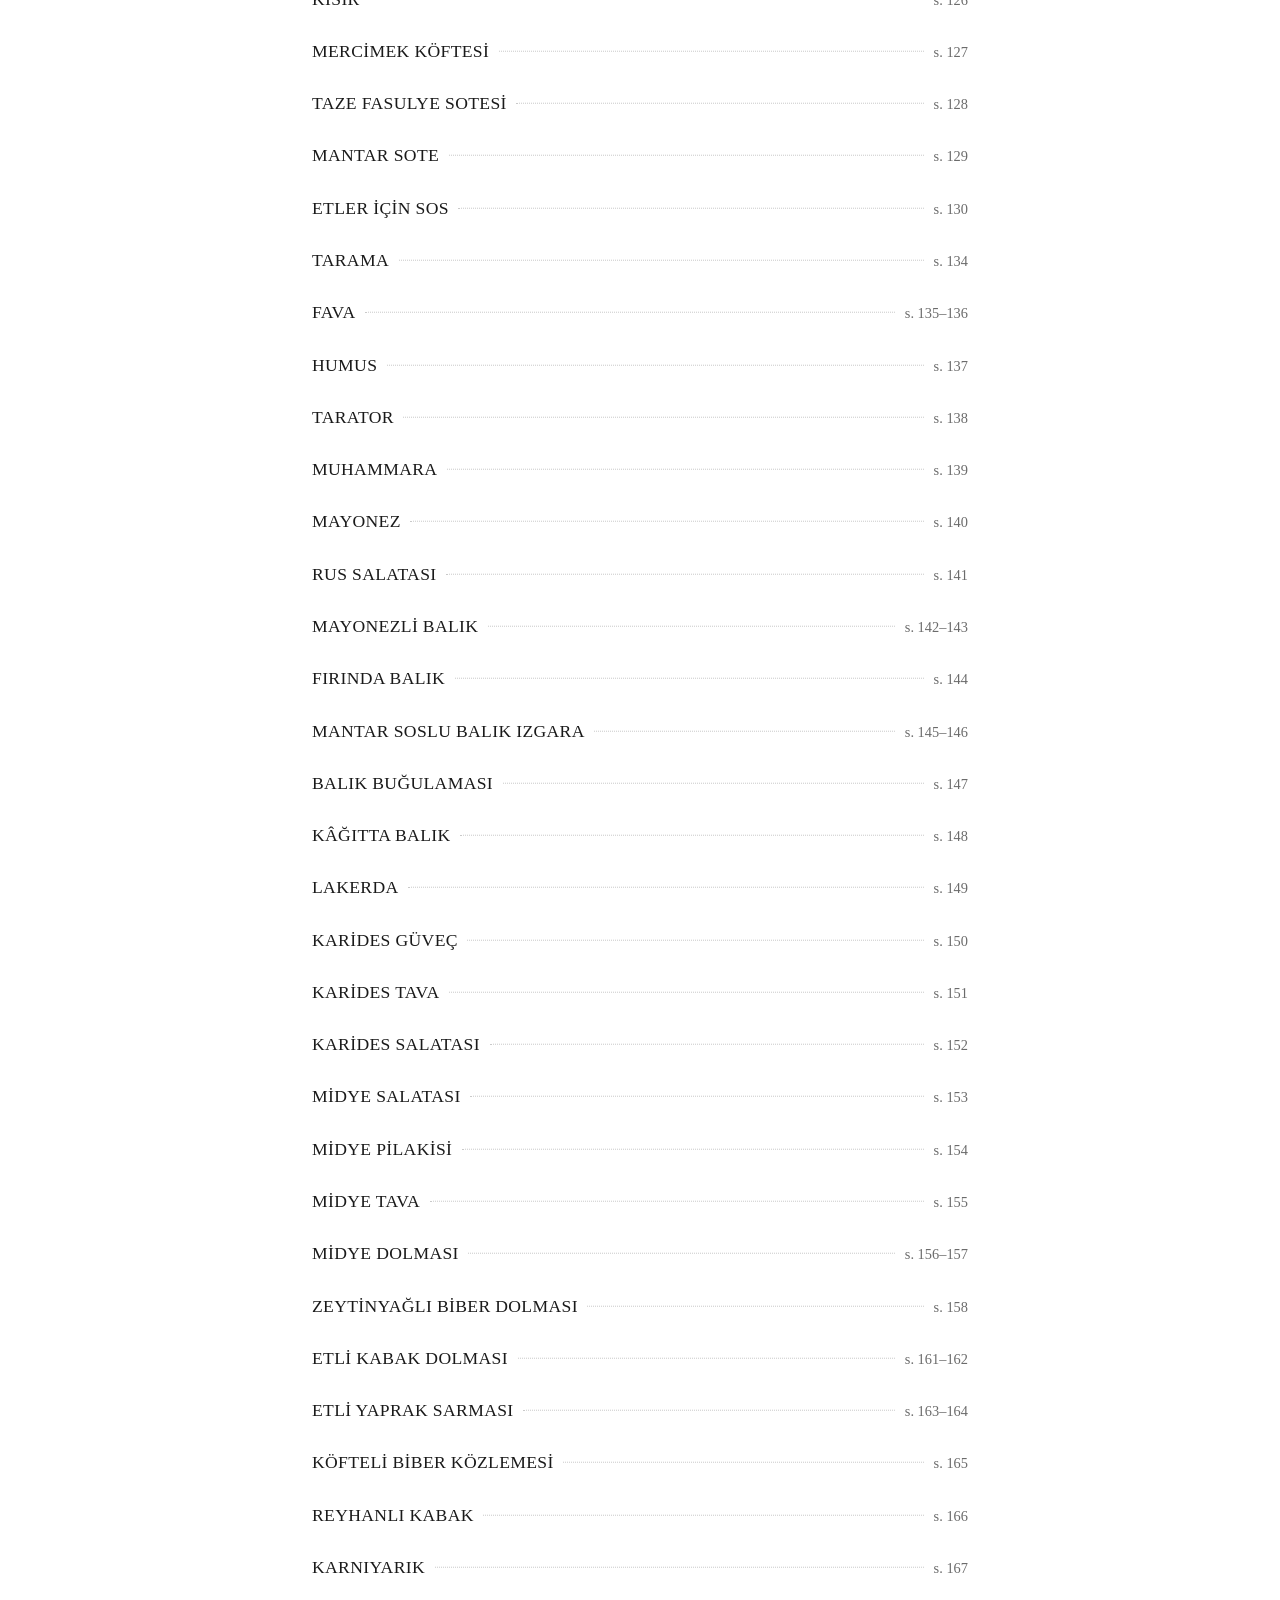
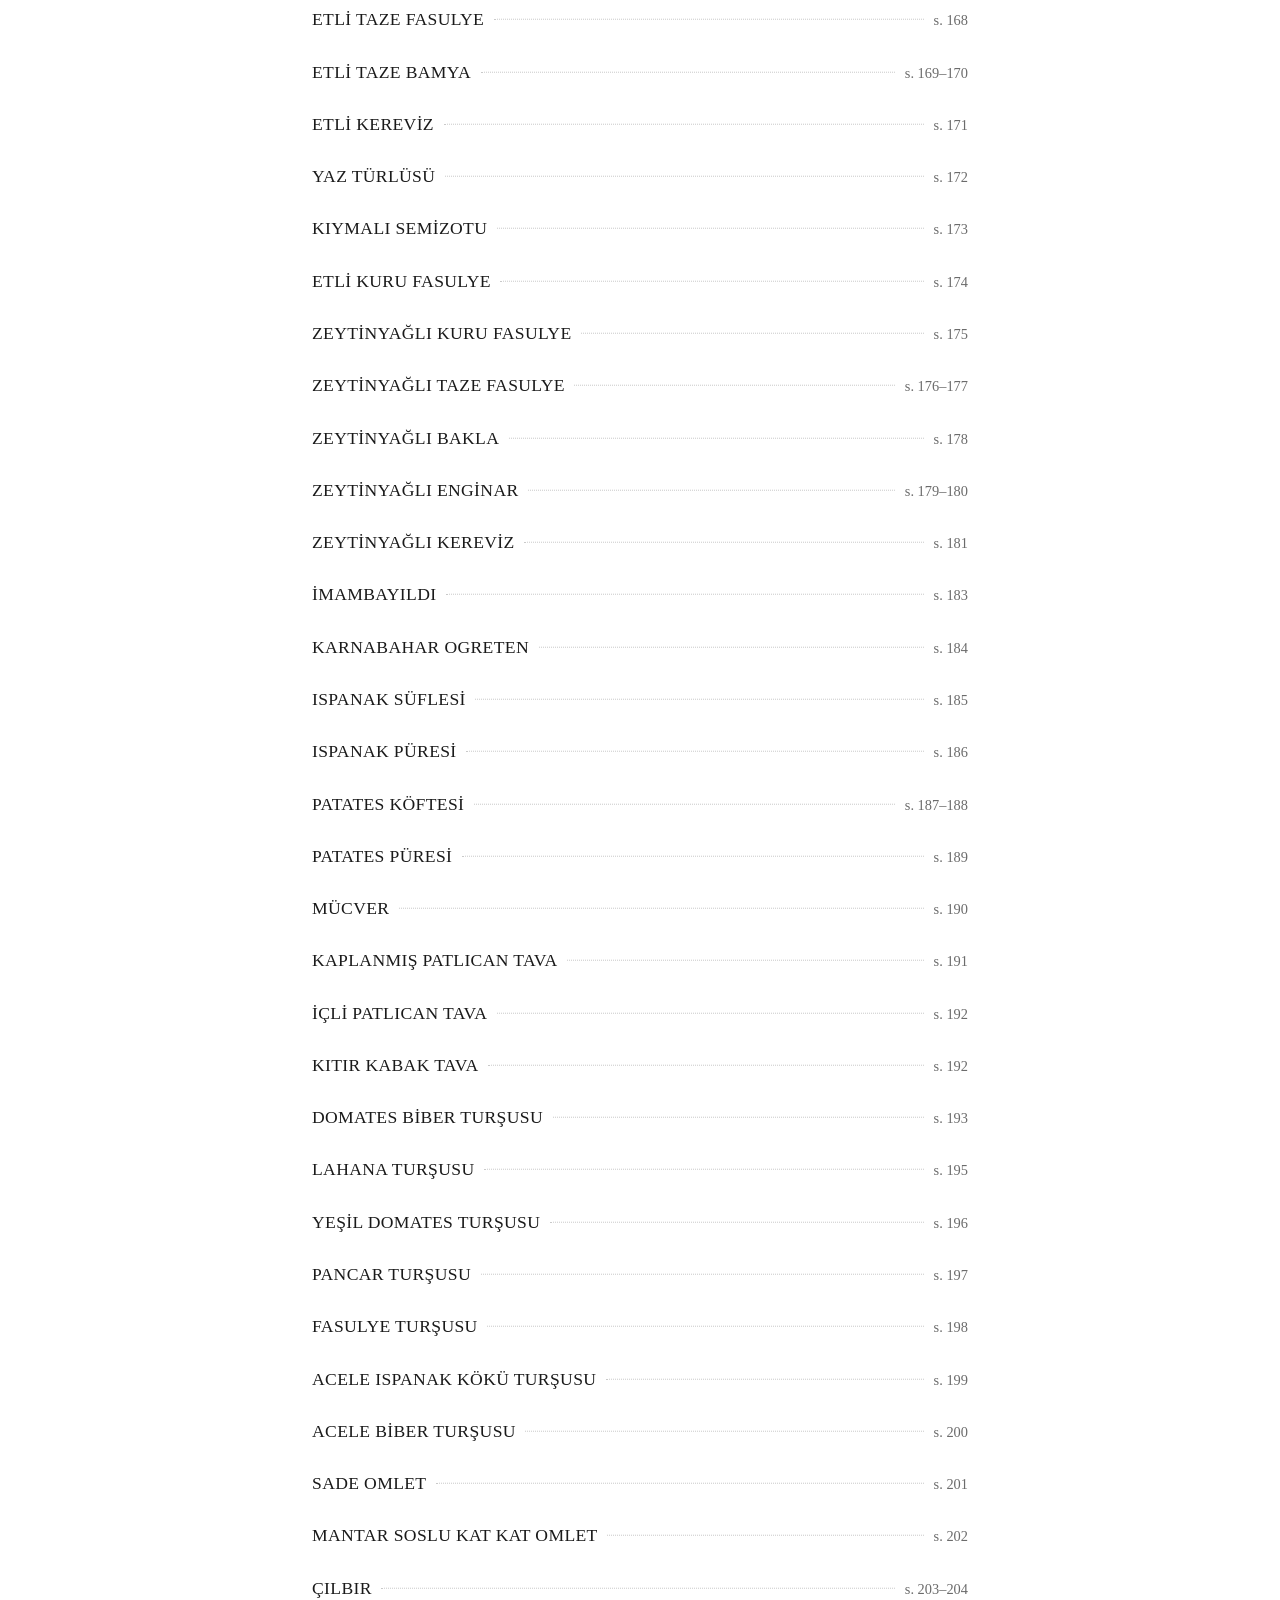
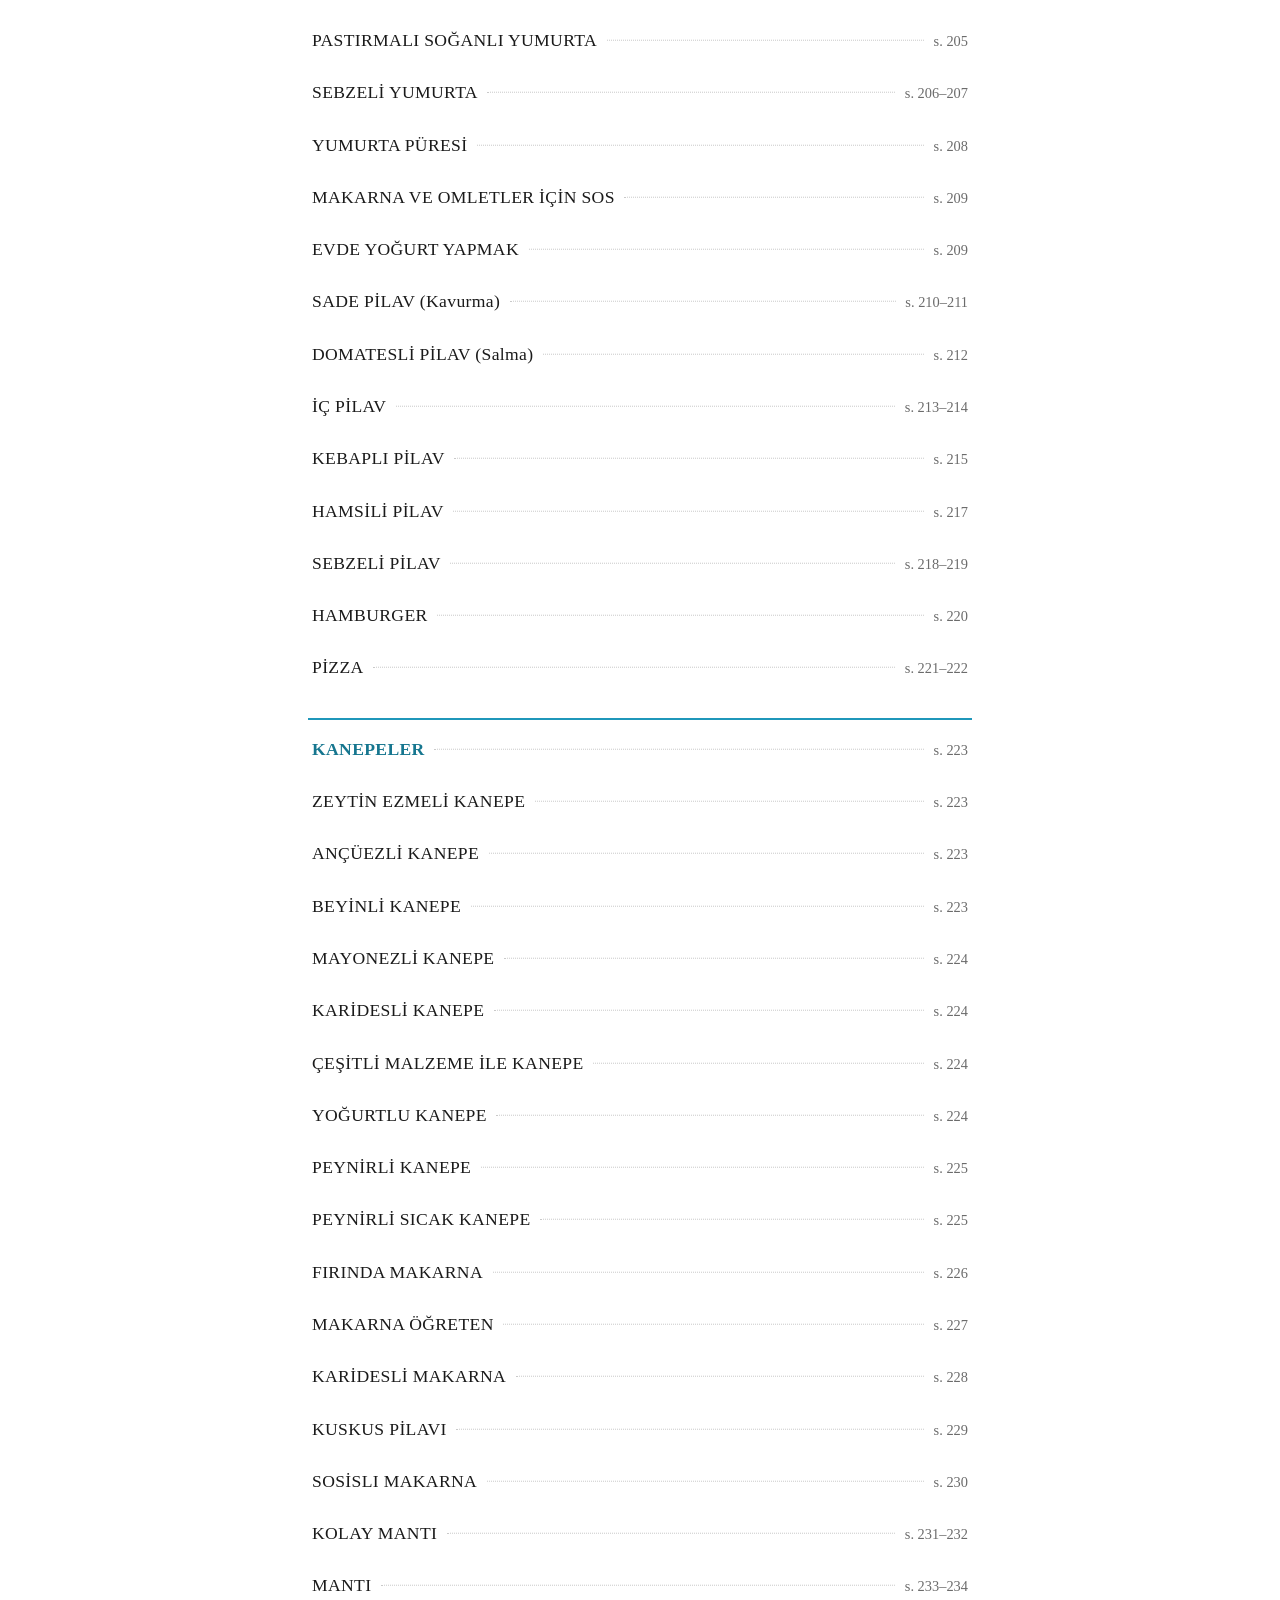
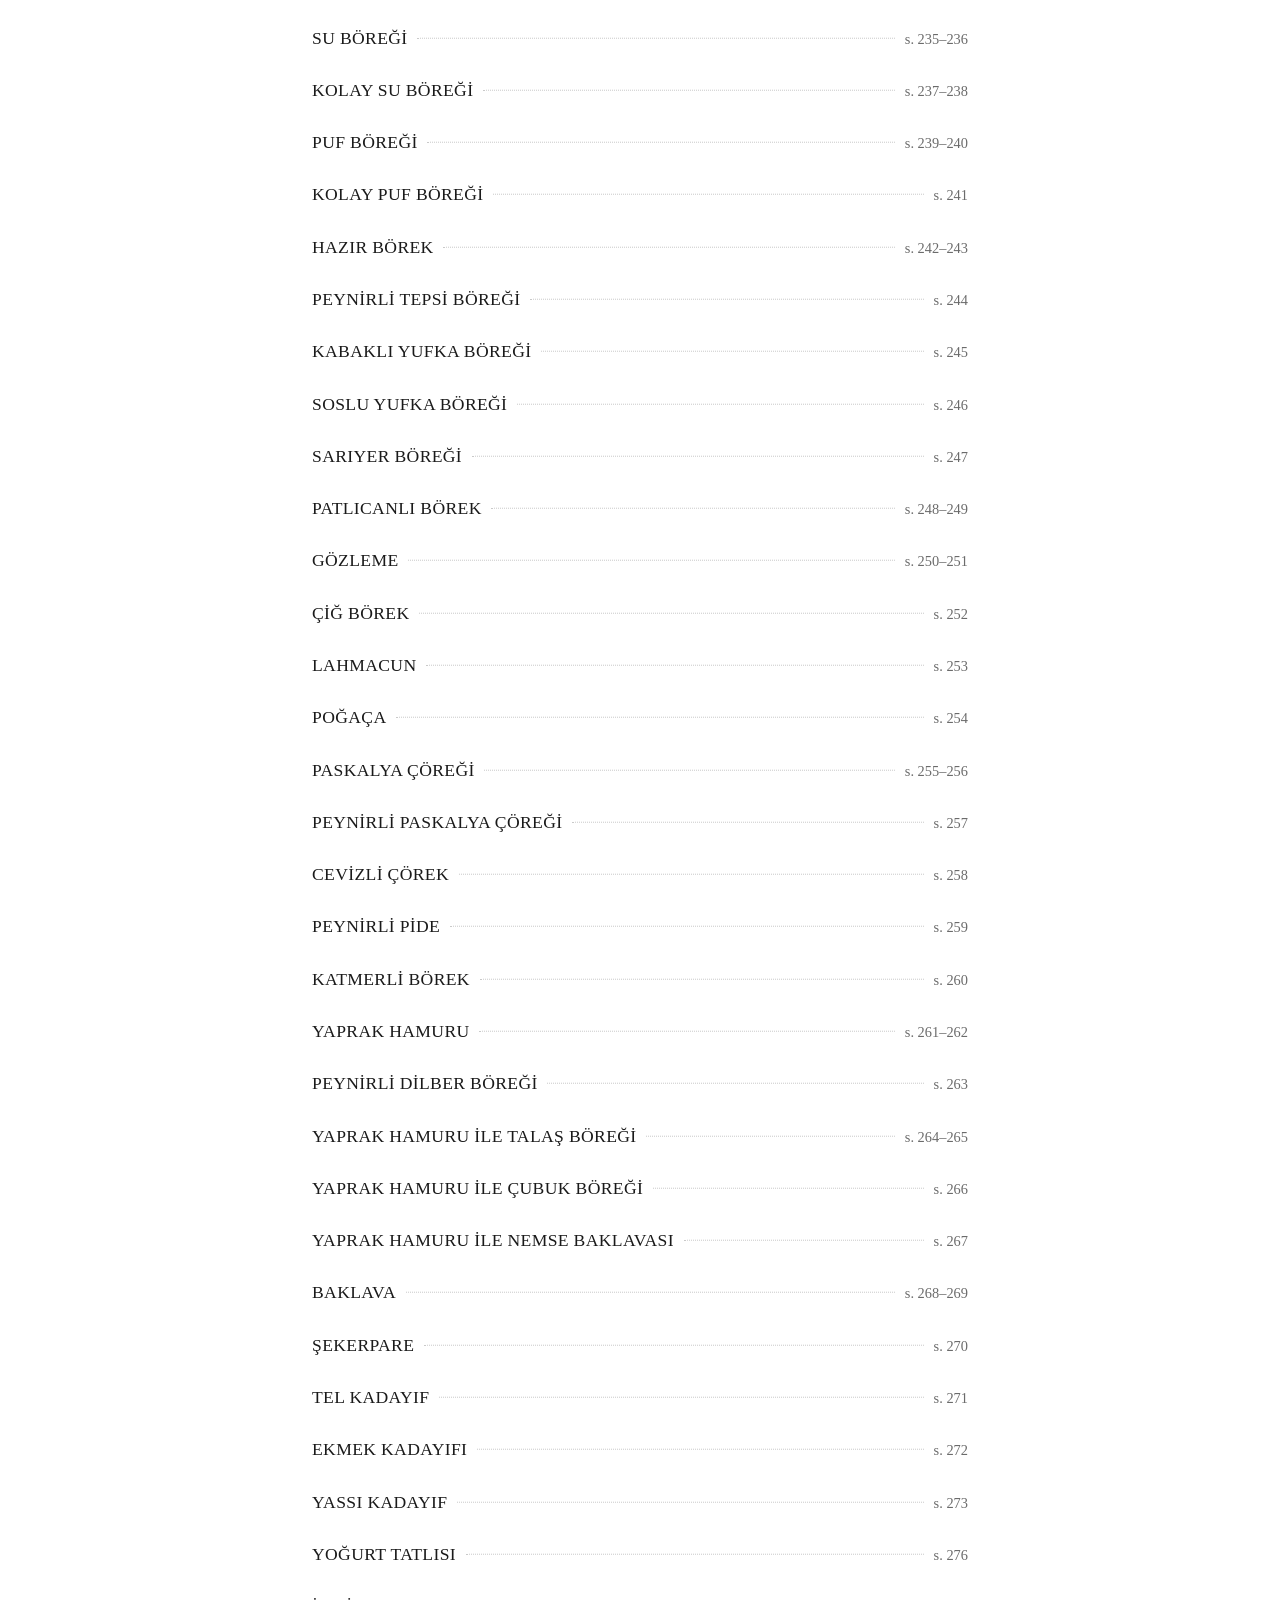
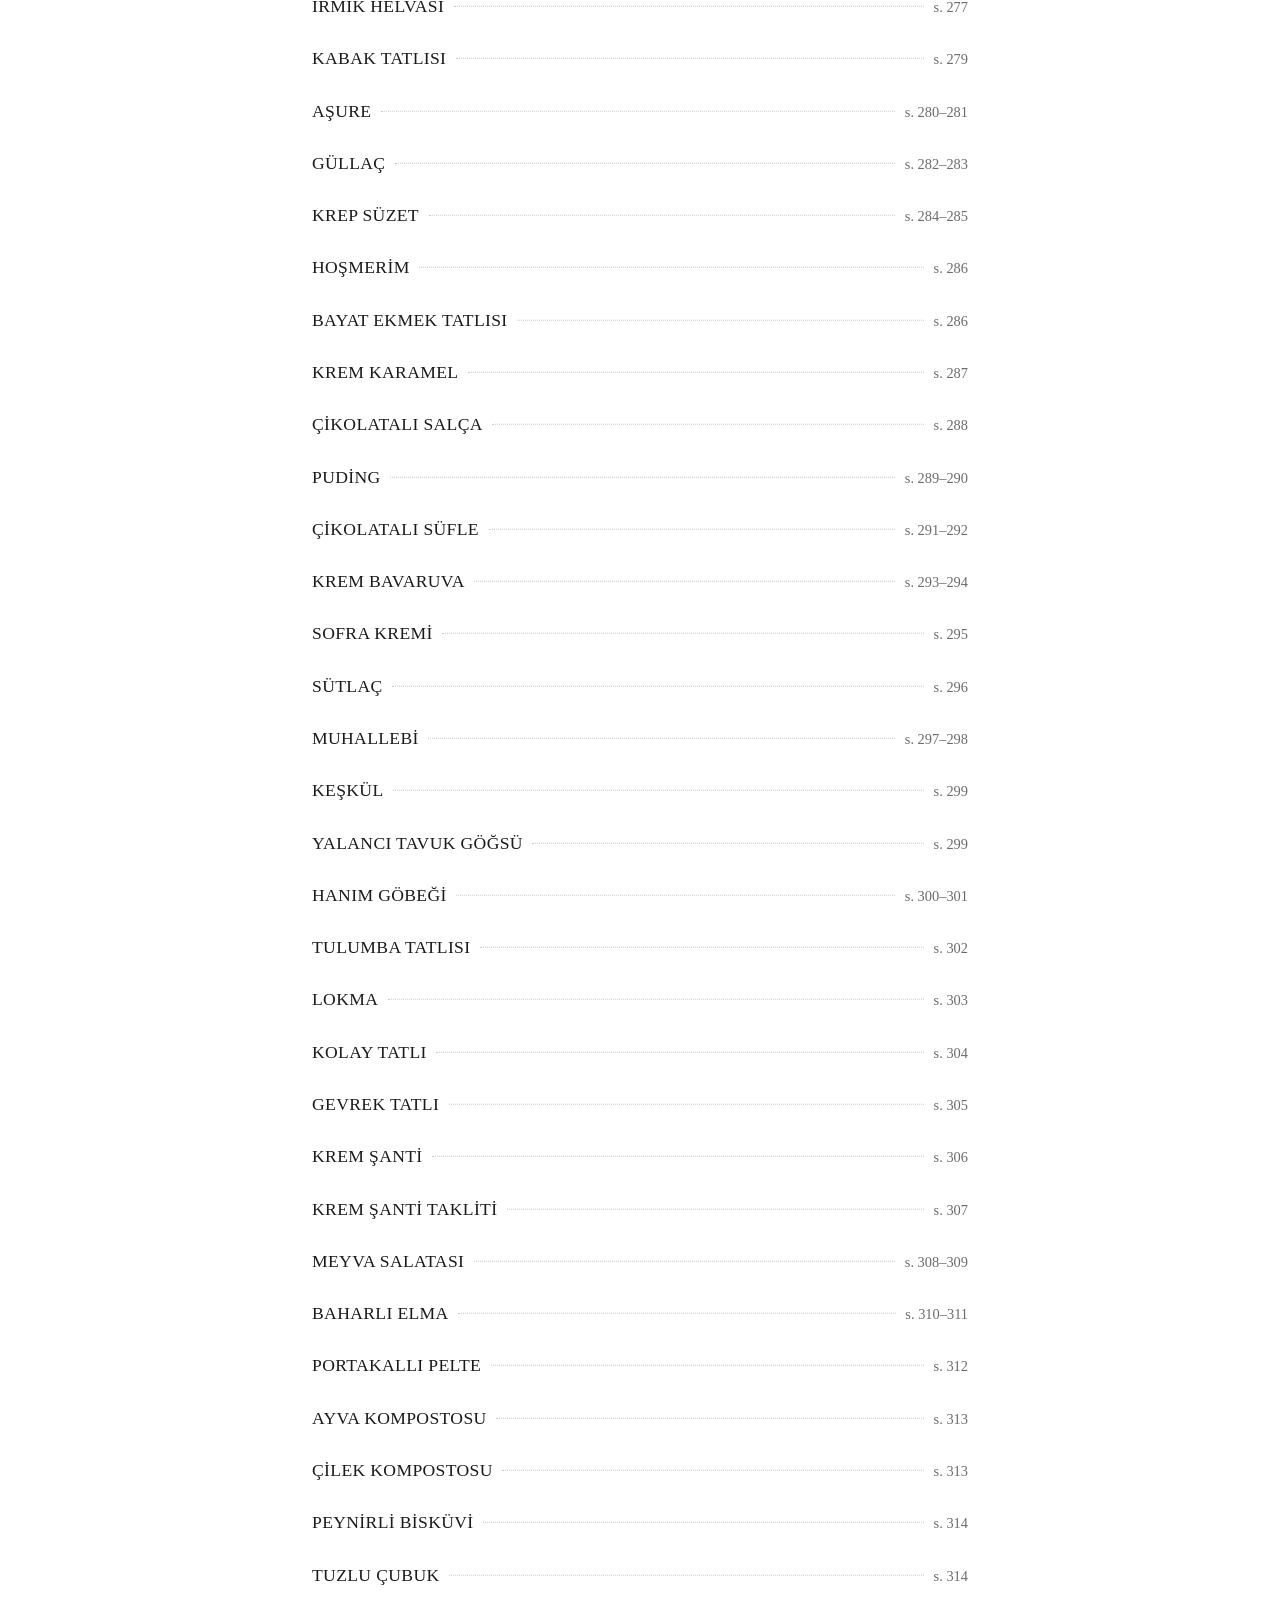
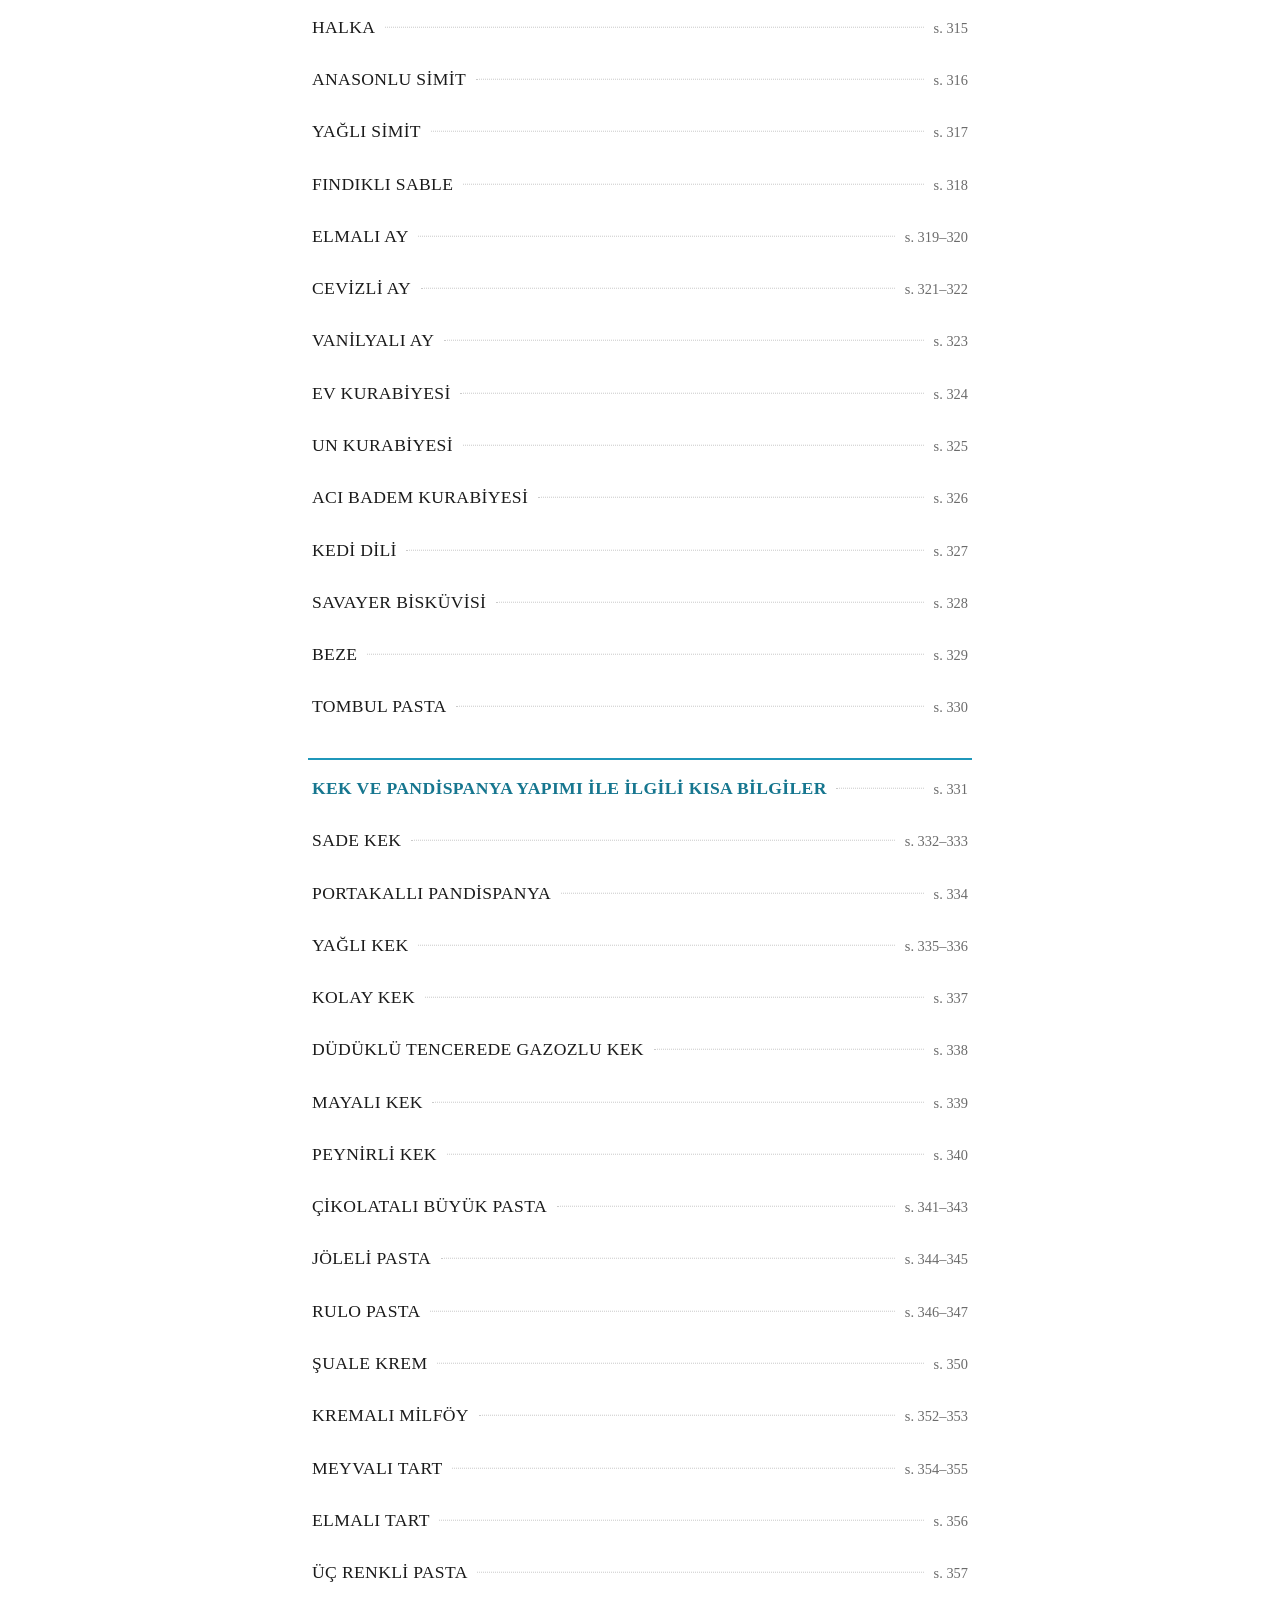
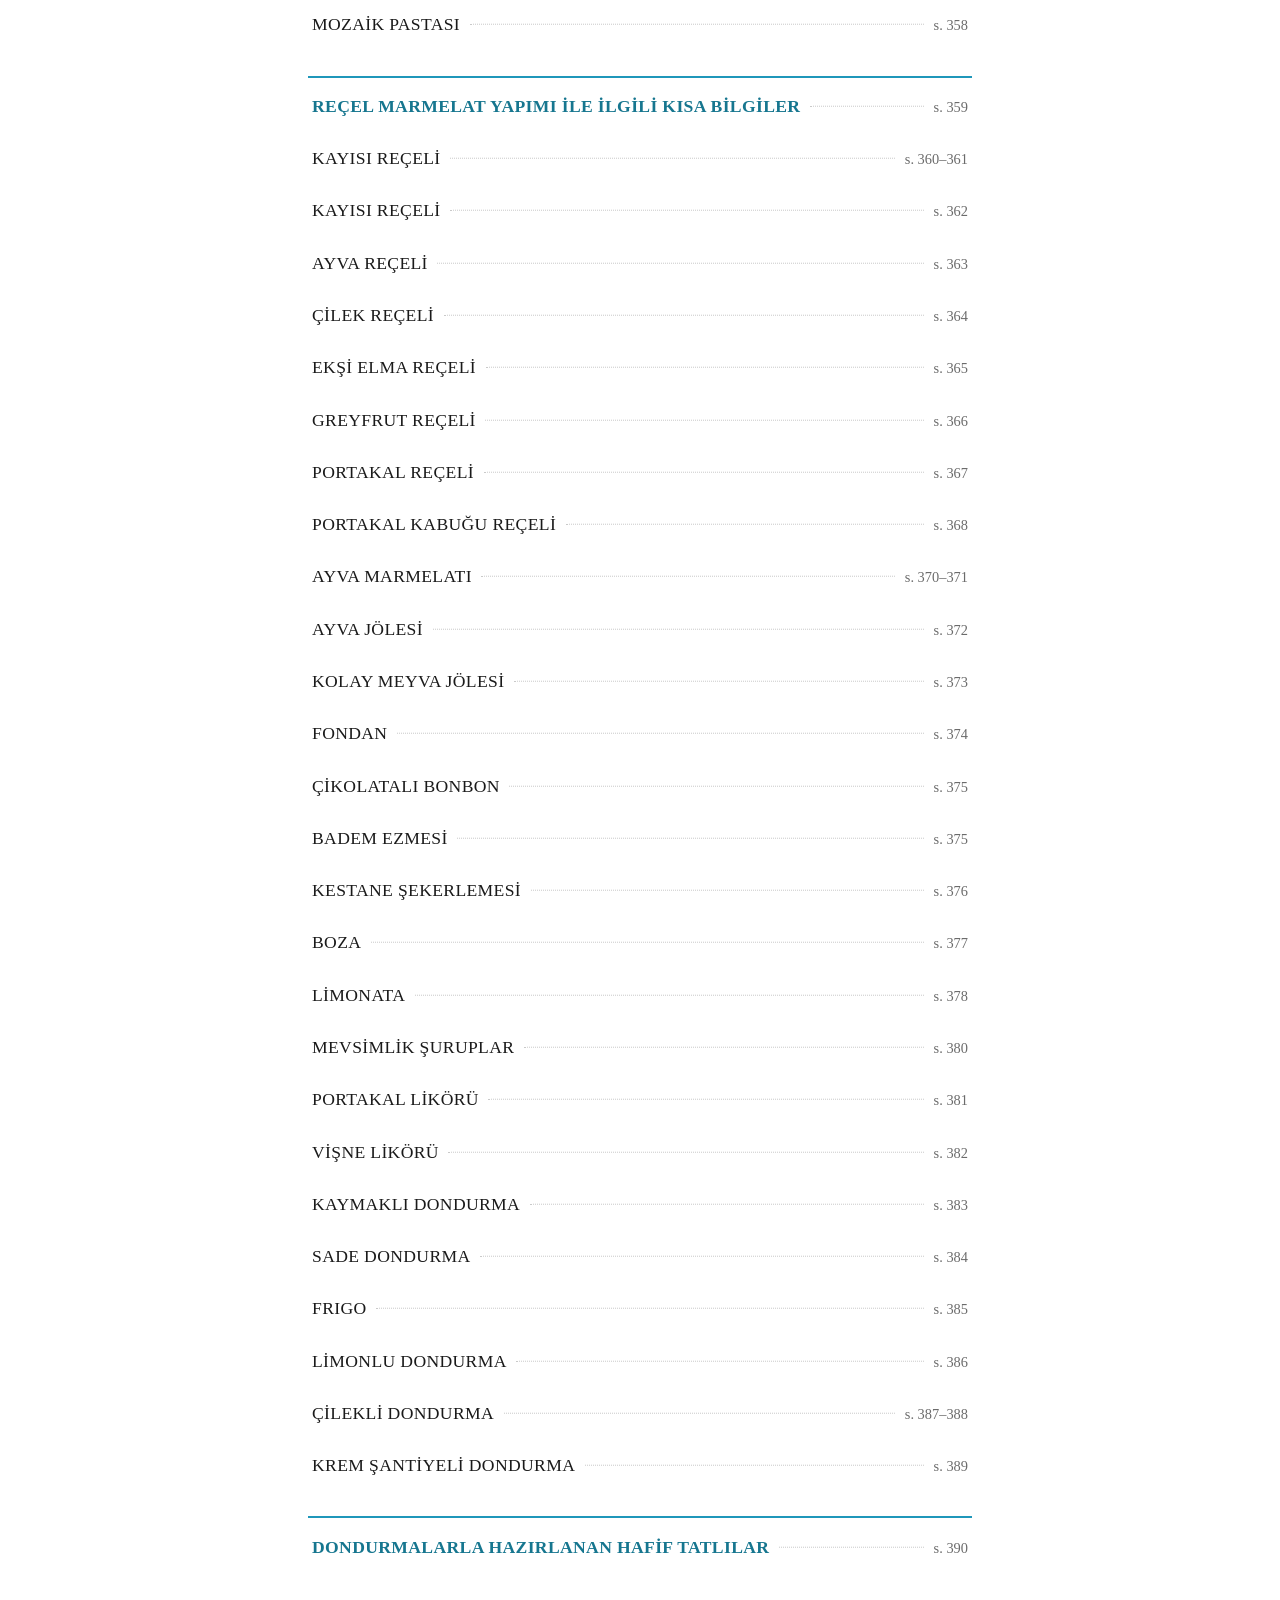
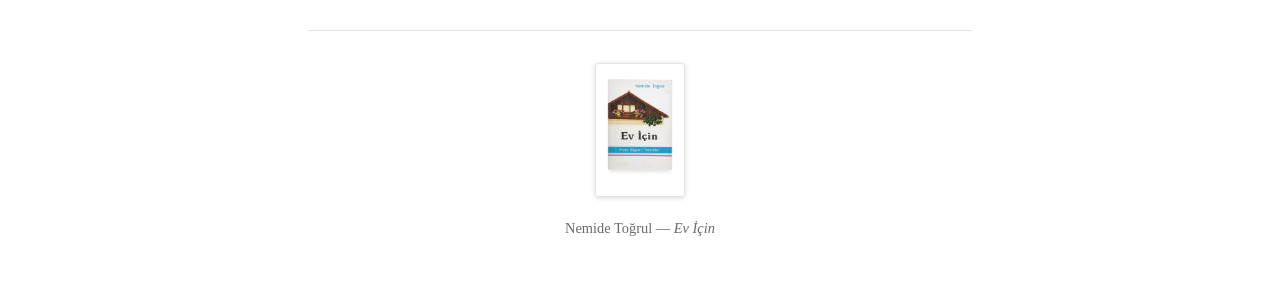
==== commit e1f6f695: "Final recipes and update layout" ====
--- a/index.html
+++ b/index.html
@@ -11,7 +11,7 @@
   <div class="band">Pratik Bilgiler / Yemekler</div>
   <div class="wrap">
     <header class="masthead">
-      <img src="images/cover.png" alt="Ev İçin — kitap kapağı" class="cover-thumb" width="88" height="132">
+      <img src="images/house.png" alt="" class="house-img" aria-hidden="true">
       <div>
         <h1>Ev İçin</h1>
         <p class="masthead-author">Nemide Toğrul</p>
@@ -54,6 +54,10 @@
         </ol>
       </nav>
     </main>
+    <footer class="book-footer">
+      <img src="images/cover.png" alt="Ev İçin — kitap kapağı" class="cover-thumb" width="90">
+      <p>Nemide Toğrul — <em>Ev İçin</em></p>
+    </footer>
   </div>
 
   <script>
--- a/style.css
+++ b/style.css
@@ -77,10 +77,15 @@
   padding: 2rem 0 1.75rem;
 }
 
-.cover-thumb {
-  width: 88px;
+.house-img {
+  width: clamp(150px, 40vw, 210px);
   height: auto;
   flex-shrink: 0;
+}
+
+.cover-thumb {
+  width: 90px;
+  height: auto;
   border: 1px solid var(--line);
   border-radius: 3px;
   box-shadow: 0 1px 5px rgba(0, 0, 0, 0.15);
@@ -352,6 +357,21 @@
   background: var(--blue);
 }
 
+/* Book footer (index) */
+
+.book-footer {
+  text-align: center;
+  margin-top: 3.5rem;
+  padding-top: 2rem;
+  border-top: 1px solid var(--line);
+}
+
+.book-footer p {
+  margin: 0.6rem 0 0;
+  font-size: 0.9rem;
+  color: var(--muted);
+}
+
 .error, .loading {
   padding: 2rem 0.25rem;
   color: var(--muted);
@@ -590,6 +610,18 @@
   }
 }
 
+/* House colophon at the end of a recipe */
+
+.colophon {
+  text-align: center;
+  margin-top: 3rem;
+}
+
+.colophon img {
+  width: 130px;
+  height: auto;
+}
+
 /* ---------------- Motion preferences ---------------- */
 
 @media (prefers-reduced-motion: reduce) {
